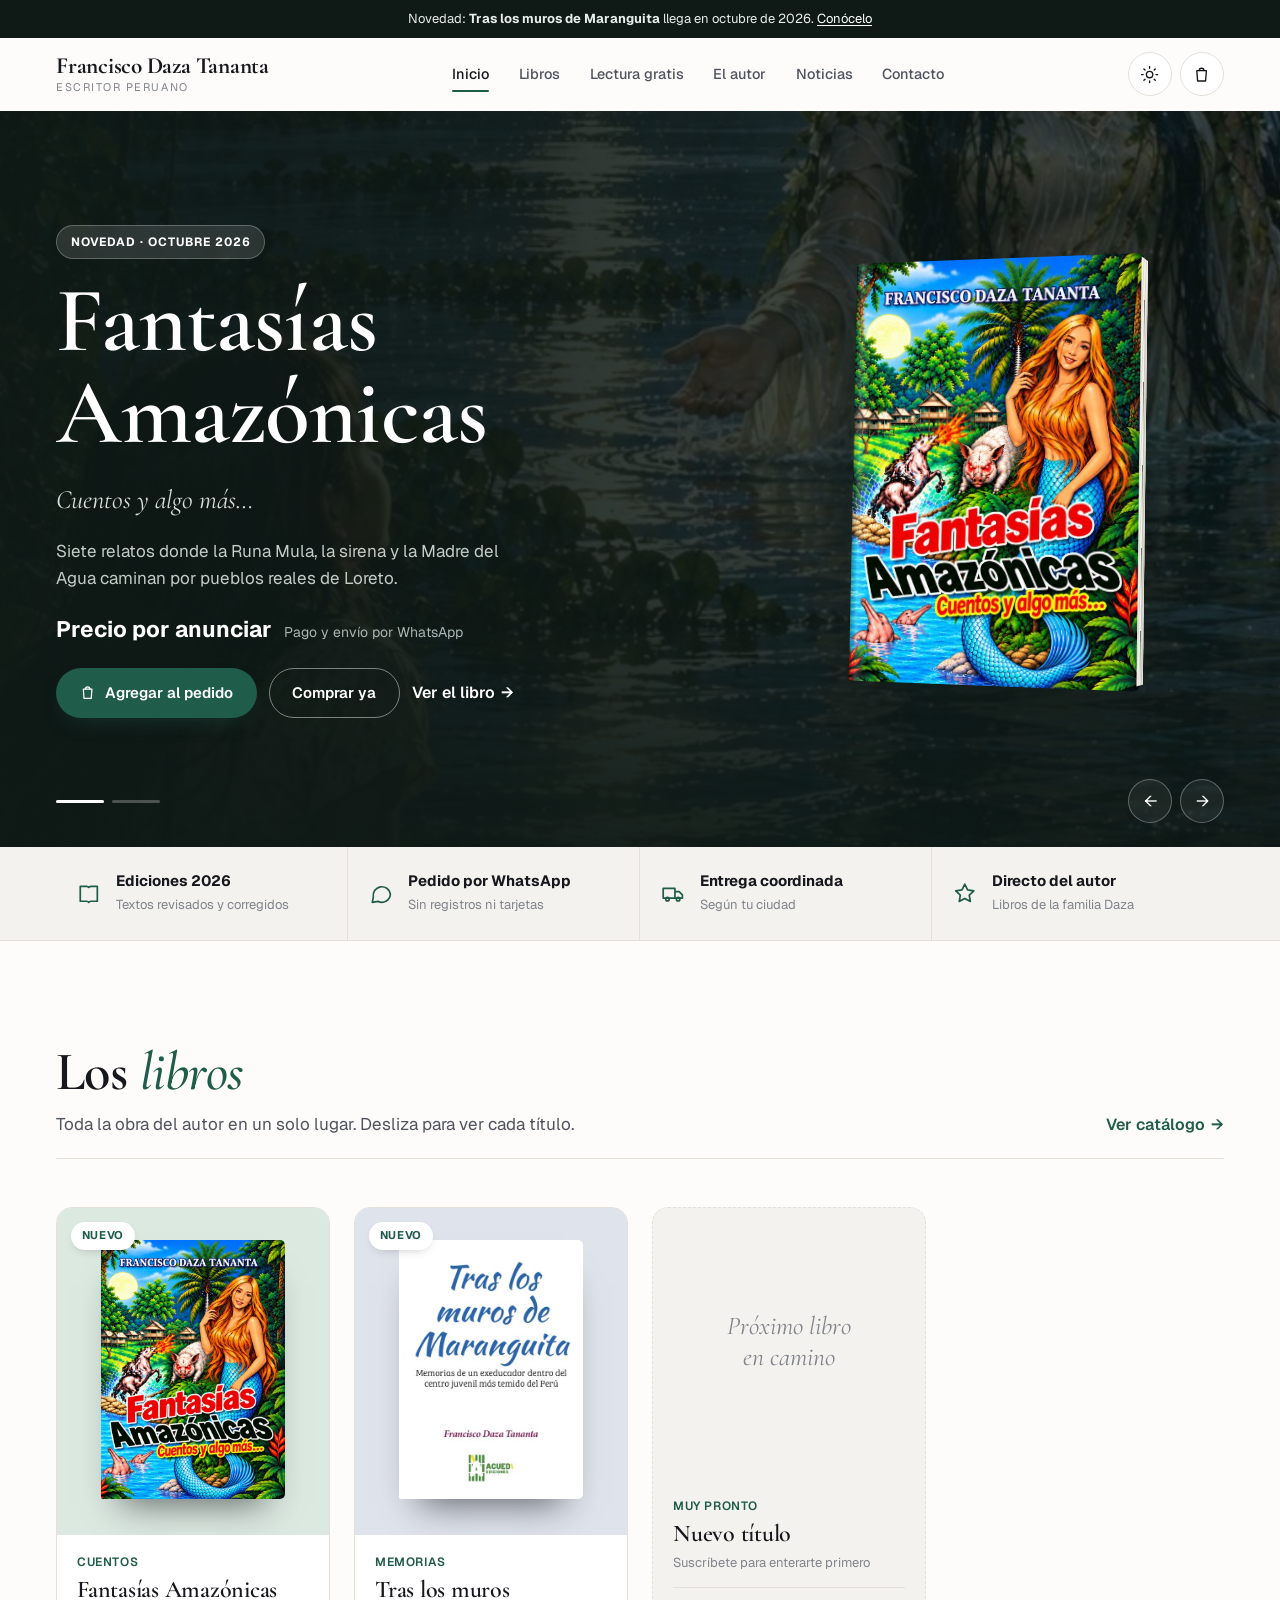
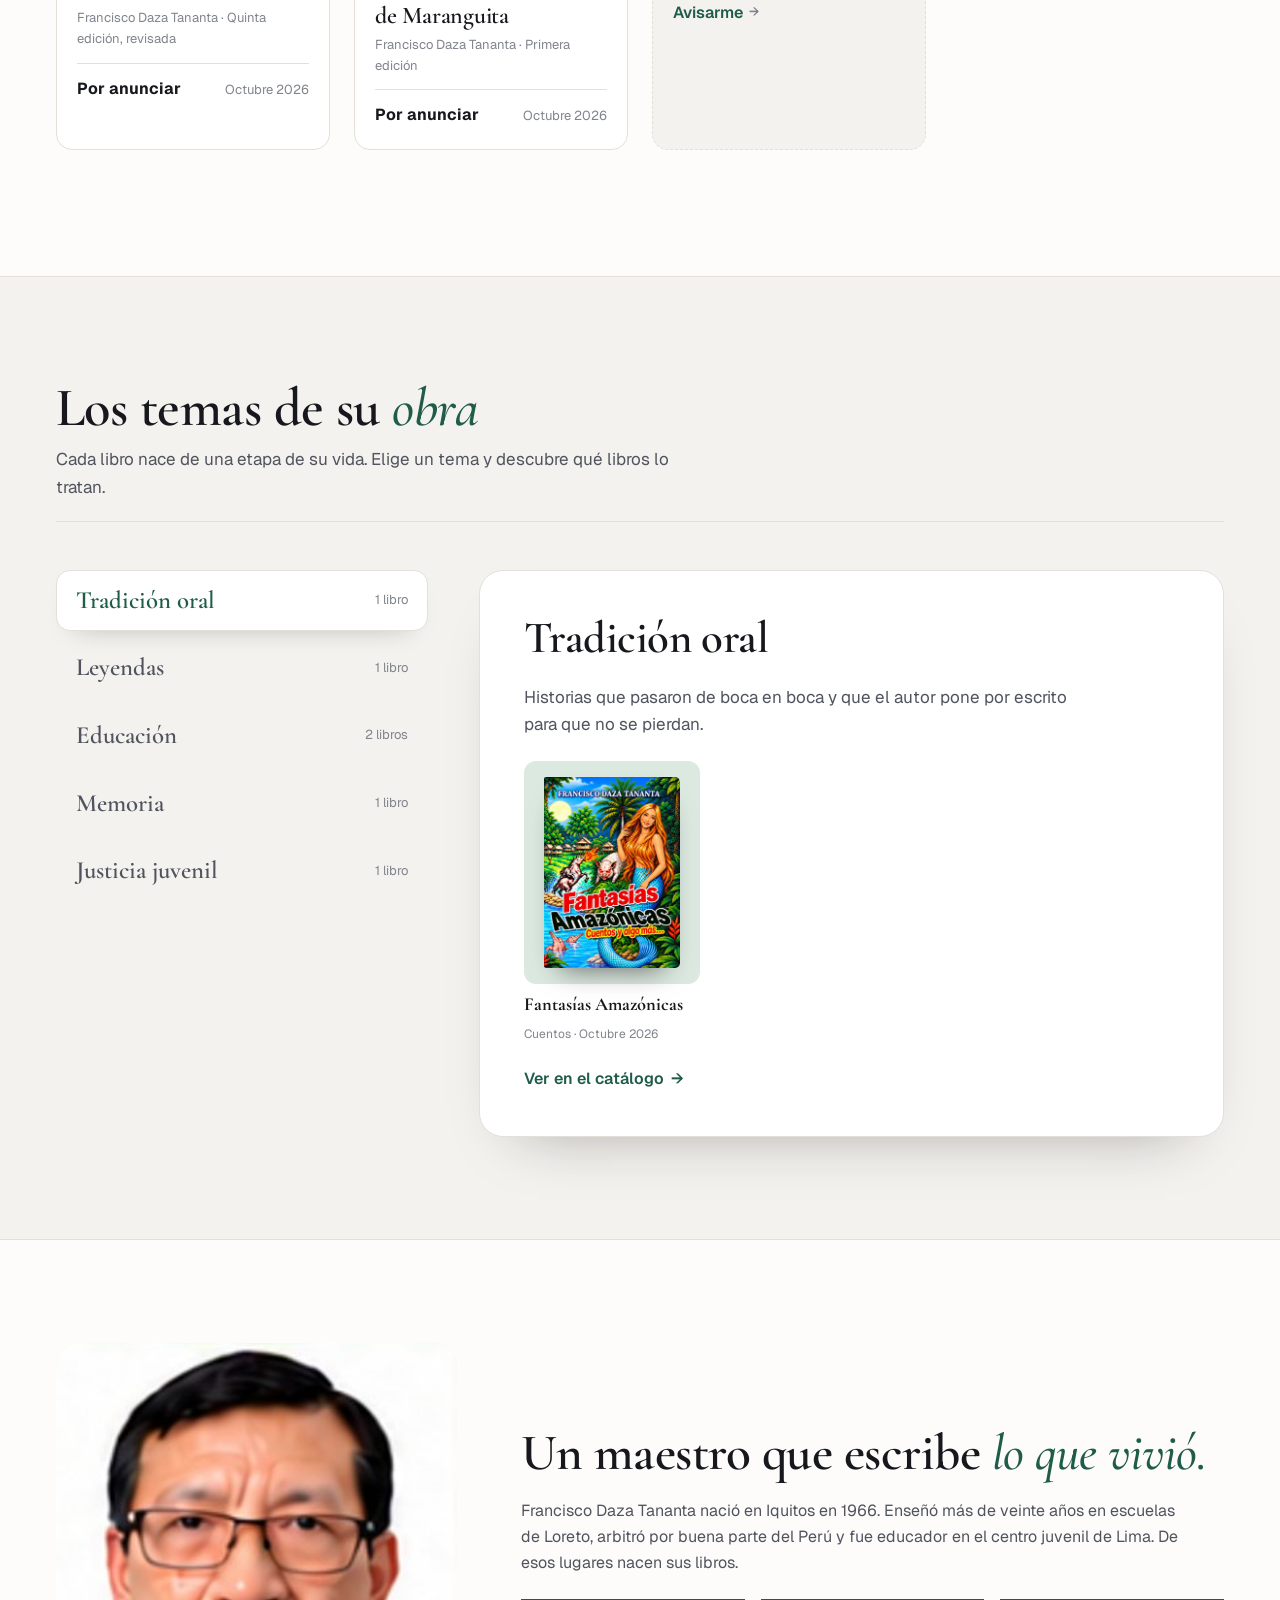
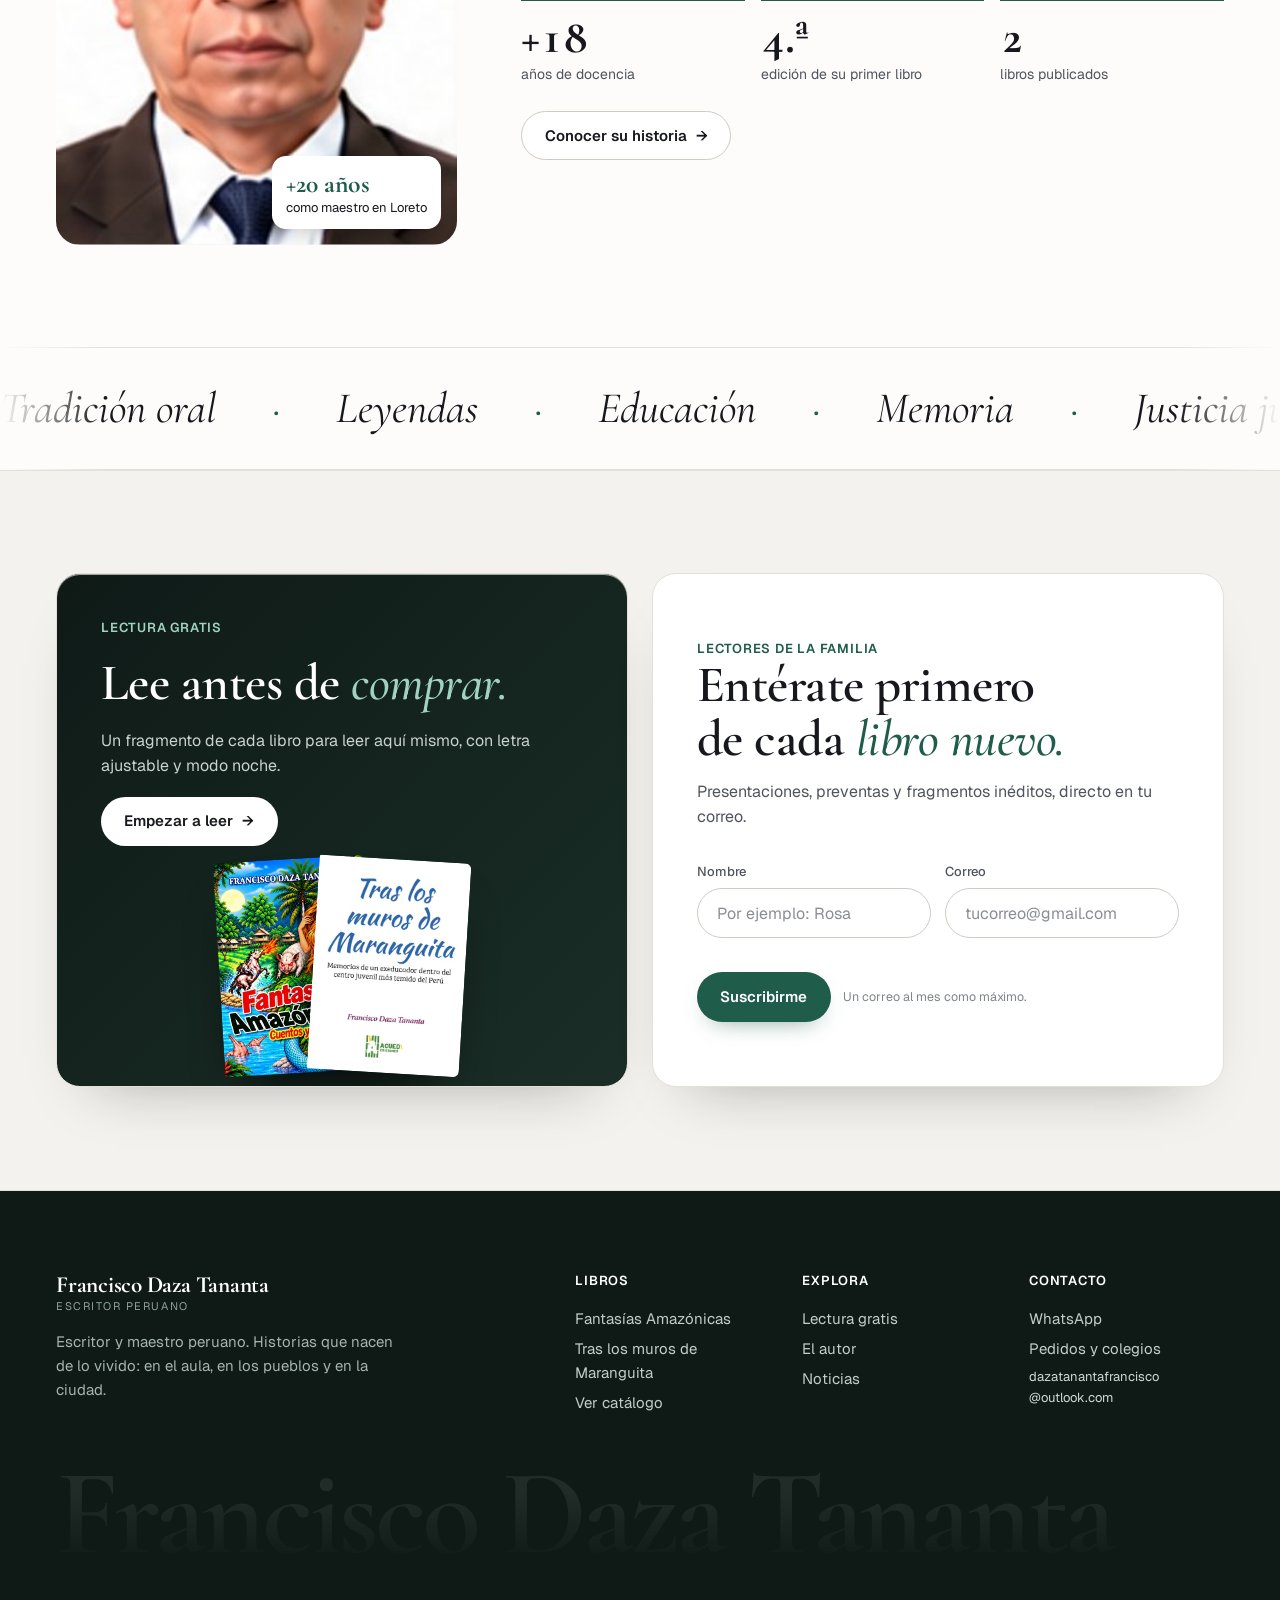
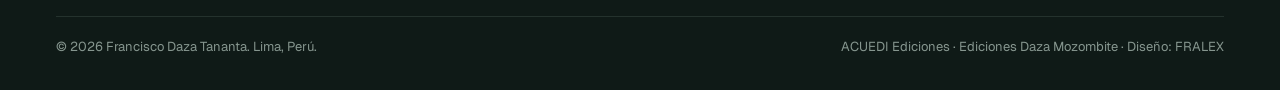
==== index.html @ a7574568 "Pedidos en 3 pasos, vista rápida, Comprar ya y más movimiento - Bolsa con pasos: libros, datos (nomb" ====
<!doctype html>
<html lang="es">
<head>
<meta charset="utf-8">
<meta name="viewport" content="width=device-width, initial-scale=1, viewport-fit=cover">
<title>Libros de Francisco Daza Tananta</title>
<meta name="description" content="Web oficial del escritor peruano Francisco Daza Tananta: su historia, sus libros y cómo conseguirlos.">
<meta property="og:title" content="Libros de Francisco Daza Tananta">
<meta property="og:description" content="Web oficial del escritor peruano Francisco Daza Tananta: su historia, sus libros y cómo conseguirlos.">
<meta property="og:image" content="assets/img/francisco-daza-tananta.jpg">
<link rel="icon" href="data:image/svg+xml,%3Csvg xmlns='http://www.w3.org/2000/svg' viewBox='0 0 64 64'%3E%3Crect width='64' height='64' rx='14' fill='%231F5C4A'/%3E%3Ctext x='32' y='44' font-family='Georgia' font-size='34' font-style='italic' fill='white' text-anchor='middle'%3EF%3C/text%3E%3C/svg%3E">
<link rel="preconnect" href="https://fonts.googleapis.com">
<link rel="preconnect" href="https://fonts.gstatic.com" crossorigin>
<link rel="stylesheet" href="https://fonts.googleapis.com/css2?family=Cormorant+Garamond:ital,wght@0,500;0,600;0,700;1,500;1,600&family=EB+Garamond:ital,wght@0,400;1,400&family=Geist:wght@400;500;600;700&display=swap">
<link rel="stylesheet" href="assets/css/styles.css">
<script>try{var t=localStorage.getItem("fdt-tema");if(t)document.documentElement.setAttribute("data-theme",t);}catch(e){}</script>
<meta name="page" content="inicio">
</head>
<body data-page="inicio">
<div id="topSentinel" style="position:absolute;top:0;height:1px;width:1px"></div>
<div class="notice">Novedad: <b>Tras los muros de Maranguita</b> llega en octubre de 2026. <a href="libro.html#tras-los-muros-de-maranguita">Conócelo</a></div>
<header class="nav">
  <div class="wrap">
    <a class="logo" href="index.html"><b>Francisco Daza Tananta</b><span>Escritor peruano</span></a>
    <nav class="menu" aria-label="Principal"><a href="index.html" aria-current="page">Inicio</a><a href="libros.html">Libros</a><a href="leer.html">Lectura gratis</a><a href="autor.html">El autor</a><a href="noticias.html">Noticias</a><a href="contacto.html">Contacto</a></nav>
    <div class="tools">
      <button class="icon-btn theme-btn" type="button" data-theme-toggle aria-label="Cambiar entre modo claro y oscuro"><svg class="sun" viewBox="0 0 24 24" fill="none" stroke="currentColor" stroke-width="1.7" stroke-linecap="round"><circle cx="12" cy="12" r="4"/><path d="M12 2v2M12 20v2M4.9 4.9l1.4 1.4M17.7 17.7l1.4 1.4M2 12h2M20 12h2M4.9 19.1l1.4-1.4M17.7 6.3l1.4-1.4"/></svg><svg class="moon" viewBox="0 0 24 24" fill="none" stroke="currentColor" stroke-width="1.7" stroke-linecap="round" stroke-linejoin="round"><path d="M20 14.5A8 8 0 1 1 9.5 4a6.5 6.5 0 0 0 10.5 10.5z"/></svg></button>
      <button class="icon-btn" type="button" data-open-drawer="bag" aria-label="Ver mi pedido"><svg viewBox="0 0 24 24" fill="none" stroke="currentColor" stroke-width="1.7" stroke-linecap="round" stroke-linejoin="round"><path d="M6 7h12l-1 13H7L6 7z"/><path d="M9 7a3 3 0 0 1 6 0"/></svg><span class="count" id="bagCount">0</span></button>
      <button class="icon-btn burger" type="button" data-open-drawer="menu" aria-label="Abrir menú"><svg viewBox="0 0 24 24" fill="none" stroke="currentColor" stroke-width="1.8" stroke-linecap="round"><path d="M4 7h16M4 12h16M4 17h10"/></svg></button>
    </div>
  </div>
</header>
<div class="drawer" id="drawer-menu" inert>
  <div class="bd" data-close-drawer></div>
  <aside class="panel" role="dialog" aria-modal="true" aria-label="Menú">
    <div class="drawer-head"><h3>Menú</h3><button class="icon-btn" type="button" data-close-drawer aria-label="Cerrar"><svg viewBox="0 0 24 24" fill="none" stroke="currentColor" stroke-width="1.8" stroke-linecap="round"><path d="M6 6l12 12M18 6L6 18"/></svg></button></div>
    <nav class="mnav"><a href="index.html" aria-current="page">Inicio<span>01</span></a><a href="libros.html">Libros<span>02</span></a><a href="leer.html">Lectura gratis<span>03</span></a><a href="autor.html">El autor<span>04</span></a><a href="noticias.html">Noticias<span>05</span></a><a href="contacto.html">Contacto<span>06</span></a></nav>
    <div style="margin-top:auto;padding-top:2rem"><a class="btn btn-acc" style="width:100%" data-wa-general href="#">Escríbenos por WhatsApp</a></div>
  </aside>
</div>
<div class="drawer" id="drawer-bag" inert>
  <div class="bd" data-close-drawer></div>
  <aside class="panel" role="dialog" aria-modal="true" aria-label="Tu pedido">
    <div class="drawer-head"><h3>Tu pedido</h3><button class="icon-btn" type="button" data-close-drawer aria-label="Cerrar"><svg viewBox="0 0 24 24" fill="none" stroke="currentColor" stroke-width="1.8" stroke-linecap="round"><path d="M6 6l12 12M18 6L6 18"/></svg></button></div>
    <ol class="steps-mini" id="bagSteps" aria-label="Pasos del pedido"><li class="on">Libros</li><li>Tus datos</li><li>Enviar</li></ol>
    <div class="bag-view" id="bagView1">
      <div class="bag-list" id="bagList"></div>
      <div class="bag-foot" id="bagFoot" hidden>
        <div class="bag-total"><span>Total</span><span id="bagTotal"></span></div>
        <button class="btn btn-acc" type="button" id="toCheckout">Continuar con mis datos <span class="ar">→</span></button>
        <button class="btn btn-line" type="button" data-close-drawer>Seguir viendo libros</button>
      </div>
    </div>
    <form class="bag-view checkout" id="bagView2" hidden novalidate>
      <div class="field"><label for="o-name">Tu nombre</label><input id="o-name" name="nombre" type="text" placeholder="Rosa Pérez" autocomplete="name"><span class="err e-oname"></span></div>
      <div class="field"><label for="o-city">Ciudad y distrito</label><input id="o-city" name="ciudad" type="text" placeholder="Lima, San Martín de Porres" autocomplete="address-level2"><span class="err e-ocity"></span></div>
      <fieldset class="opts"><legend>¿Cómo lo recibes?</legend>
        <label><input type="radio" name="entrega" value="Envío a domicilio" checked><span>Envío a domicilio</span></label>
        <label><input type="radio" name="entrega" value="Recojo en persona"><span>Recojo en persona</span></label>
      </fieldset>
      <fieldset class="opts"><legend>¿Cómo prefieres pagar?</legend>
        <label><input type="radio" name="pago" value="Yape" checked><span>Yape</span></label>
        <label><input type="radio" name="pago" value="Plin"><span>Plin</span></label>
        <label><input type="radio" name="pago" value="Transferencia"><span>Transferencia</span></label>
        <label><input type="radio" name="pago" value="Efectivo"><span>Efectivo</span></label>
      </fieldset>
      <div class="field"><label for="o-note">Nota (opcional)</label><input id="o-note" name="nota" type="text" placeholder="Por ejemplo: es para regalo"></div>
      <div class="sum" id="bagSum"></div>
      <button class="btn btn-acc" type="submit"><svg viewBox="0 0 24 24" aria-hidden="true"><path fill="currentColor" d="M12 2a10 10 0 0 0-8.7 14.9L2 22l5.2-1.3A10 10 0 1 0 12 2zm0 18.2c-1.5 0-3-.4-4.2-1.2l-.3-.2-3.1.8.8-3-.2-.3A8.2 8.2 0 1 1 12 20.2z"/></svg>Enviar pedido por WhatsApp</button>
      <button class="btn btn-line" type="button" id="backToBag">← Volver a mis libros</button>
      <p class="fine">Se abre WhatsApp con tu pedido escrito. Te confirmamos el precio final y la entrega.</p>
    </form>
    <div class="bag-view sent" id="bagView3" hidden>
      <div class="sent-ico" aria-hidden="true">✓</div>
      <h4>¡Tu pedido está listo!</h4>
      <p class="muted">Se abrió WhatsApp con tu pedido. Solo toca «Enviar» en WhatsApp para que lo recibamos.</p>
      <a class="btn btn-acc" id="reopenWa" href="#" target="_blank" rel="noopener">Abrir WhatsApp otra vez</a>
      <button class="btn btn-line" type="button" id="clearBag">Empezar un pedido nuevo</button>
    </div>
  </aside>
</div>
<div class="qv" id="quickview" hidden role="dialog" aria-modal="true" aria-labelledby="qvTitle">
  <div class="bd" data-close-qv></div>
  <div class="qv-box" id="qvBox"></div>
</div>
<button class="orderpill" id="orderPill" type="button" data-open-drawer="bag" hidden><span class="op-count" id="opCount">0</span><span class="op-txt">Tu pedido</span><span class="op-total" id="opTotal"></span><span class="op-go">Ver pedido →</span></button>
<div class="scrollbar" id="scrollbar" aria-hidden="true"></div>

<main>
  <section class="hero" id="hero" aria-label="Libros destacados">
    <div class="hero-bg" id="heroBg"></div>
    <div class="wrap" id="heroSlot"></div>
    <div class="hero-ctrl"><div class="wrap"><div class="prog" id="heroProg"></div><div class="arrows"><button type="button" id="heroPrev" aria-label="Anterior">←</button><button type="button" id="heroNext" aria-label="Siguiente">→</button></div></div></div>
  </section>

  <div class="valuesbar"><div class="wrap"><div class="values">
    <div><svg viewBox="0 0 24 24" fill="none" stroke="currentColor" stroke-width="1.6" stroke-linecap="round" stroke-linejoin="round"><path d="M4 5h6a3 3 0 0 1 2 1 3 3 0 0 1 2-1h6v14h-6a3 3 0 0 0-2 1 3 3 0 0 0-2-1H4z"/></svg><div><b>Ediciones 2026</b><span>Textos revisados y corregidos</span></div></div>
    <div><svg viewBox="0 0 24 24" fill="none" stroke="currentColor" stroke-width="1.6" stroke-linecap="round" stroke-linejoin="round"><path d="M21 12a8 8 0 0 1-11.6 7.1L4 20l1-4.9A8 8 0 1 1 21 12z"/></svg><div><b>Pedido por WhatsApp</b><span>Sin registros ni tarjetas</span></div></div>
    <div><svg viewBox="0 0 24 24" fill="none" stroke="currentColor" stroke-width="1.6" stroke-linecap="round" stroke-linejoin="round"><path d="M3 7h11v9H3zM14 10h4l3 3v3h-7"/><circle cx="7" cy="17" r="1.6"/><circle cx="17" cy="17" r="1.6"/></svg><div><b>Entrega coordinada</b><span>Según tu ciudad</span></div></div>
    <div><svg viewBox="0 0 24 24" fill="none" stroke="currentColor" stroke-width="1.6" stroke-linecap="round" stroke-linejoin="round"><path d="M12 3l2.6 5.3 5.9.9-4.3 4.1 1 5.8L12 16.4 6.8 19.1l1-5.8L3.5 9.2l5.9-.9z"/></svg><div><b>Directo del autor</b><span>Libros de la familia Daza</span></div></div>
  </div></div></div>

  <section class="sec" id="libros" aria-labelledby="h-libros">
    <div class="wrap">
      <header class="sec-head" data-rv><div><h2 id="h-libros">Los <em>libros</em></h2><p class="lead">Toda la obra del autor en un solo lugar. Desliza para ver cada título.</p></div>
        <div class="sh-tools"><div class="shelf-nav"><button type="button" class="icon-btn" id="shelfPrev" aria-label="Libros anteriores">←</button><button type="button" class="icon-btn" id="shelfNext" aria-label="Más libros">→</button></div><a class="link" href="libros.html">Ver catálogo <span class="ar">→</span></a></div></header>
      <div class="shelf" id="homeShelf" tabindex="0" aria-label="Estantería de libros"></div>
      <div class="shelf-bar" aria-hidden="true"><i id="shelfBar"></i></div>
    </div>
  </section>

  <section class="sec alt" aria-labelledby="h-temas">
    <div class="wrap">
      <header class="sec-head" data-rv><div><h2 id="h-temas">Los temas de su <em>obra</em></h2><p class="lead">Cada libro nace de una etapa de su vida. Elige un tema y descubre qué libros lo tratan.</p></div></header>
      <div class="explorer" id="homeThemes" data-rv></div>
    </div>
  </section>

  <section class="sec" aria-labelledby="h-autor">
    <div class="wrap author">
      <figure class="ph" style="margin:0" data-rv><img src="assets/img/francisco-daza-tananta.jpg" alt="Retrato de Francisco Daza Tananta."><div class="stamp"><b>+20 años</b>como maestro en Loreto</div></figure>
      <div data-rv data-d="1">
        <h2 id="h-autor">Un maestro que escribe <em>lo que vivió.</em></h2>
        <div class="bio"><p>Francisco Daza Tananta nació en Iquitos en 1966. Enseñó más de veinte años en escuelas de Loreto, arbitró por buena parte del Perú y fue educador en el centro juvenil de Lima. De esos lugares nacen sus libros.</p></div>
        <div class="stats">
          <div><b data-count="20" data-pre="+">+20</b><span>años de docencia</span></div>
          <div><b data-count="5" data-suf=".ª">5.ª</b><span>edición de su primer libro</span></div>
          <div><b data-nbooks data-count="2">2</b><span>libros publicados</span></div>
        </div>
        <a class="btn btn-line" href="autor.html">Conocer su historia <span class="ar">→</span></a>
      </div>
    </div>
  </section>

  <div class="marq" aria-label="Temas y libros del autor"><div class="track" id="homeTrack"></div></div>

  <section class="sec alt" id="suscribirse" aria-label="Lectura gratis y suscripción">
    <div class="wrap duo">
      <div class="band plain" data-rv>
        <div class="txt">
          <p class="kicker" style="color:#9FD3BF">Lectura gratis</p>
          <h2>Lee antes de <em>comprar.</em></h2>
          <p>Un fragmento de cada libro para leer aquí mismo, con letra ajustable y modo noche.</p>
          <div class="ctas"><a class="btn btn-light" href="leer.html">Empezar a leer <span class="ar">→</span></a></div>
        </div>
        <div class="fan" id="homeFan" aria-hidden="true"></div>
      </div>
      <div class="subscribe" data-rv data-d="1">
        <div><p class="kicker">Lectores de la familia</p><h2>Entérate primero de cada <em>libro nuevo.</em></h2><p class="muted" style="margin-top:.75rem">Presentaciones, preventas y fragmentos inéditos, directo en tu correo.</p></div>
        <form data-lead="lista" novalidate>
  <div class="fields">
    <div class="field"><label for="n-lista">Nombre</label><input id="n-lista" name="nombre" type="text" placeholder="Por ejemplo: Rosa" autocomplete="given-name"><span class="err e-name"></span></div>
    <div class="field"><label for="m-lista">Correo</label><input id="m-lista" name="correo" type="email" placeholder="tucorreo@gmail.com" autocomplete="email"><span class="err e-mail"></span></div>
  </div>
  <div class="ctas" style="align-items:center"><button class="btn btn-acc" type="submit">Suscribirme</button><span class="fine">Un correo al mes como máximo.</span></div>
</form>
      </div>
    </div>
  </section>
</main>
<footer>
  <div class="wrap">
    <div class="foot-top">
      <div><a class="logo" href="index.html"><b>Francisco Daza Tananta</b><span>Escritor peruano</span></a><p>Escritor y maestro peruano. Historias que nacen de lo vivido: en el aula, en los pueblos y en la ciudad.</p></div>
      <div><h5>Libros</h5><div data-books-list></div><a href="libros.html">Ver catálogo</a></div>
      <div><h5>Explora</h5><a href="leer.html">Lectura gratis</a><a href="autor.html">El autor</a><a href="noticias.html">Noticias</a></div>
      <div><h5>Contacto</h5><a data-wa-general href="#">WhatsApp</a><a href="contacto.html">Pedidos y colegios</a><code data-mail></code></div>
    </div>
    <p class="wordmark" aria-hidden="true">Francisco Daza Tananta</p>
    <div class="foot-bottom"><span>© 2026 Francisco Daza Tananta. Lima, Perú.</span><span>ACUEDI Ediciones · Ediciones Daza Mozombite · Diseño: FRALEX</span></div>
  </div>
</footer>
<button class="totop" id="totop" type="button" aria-label="Volver arriba">↑</button>
<div class="toast" id="toast" role="status" aria-live="polite"></div>
<script src="assets/js/data.js"></script>
<script src="assets/js/app.js"></script>
</body>
</html>
---- assets/css/styles.css ----
/* =====================================================================
   ESTILOS DE LA WEB · Libros de Francisco Daza Tananta
   Librería de autor: clara, limpia, un acento verde selva.
   Radios: botones e inputs en píldora, tarjetas 16px, paneles 24px.
   ===================================================================== */

:root{
  --bg:#FDFCFA;
  --bg-2:#F4F2EE;
  --bg-3:#EAE7E1;
  --fg:#16181D;
  --fg-2:#50545E;
  --fg-3:#80848C;
  --line:#E3E0DA;
  --acc:#1F5C4A;        /* verde selva: único acento */
  --acc-hi:#174A3B;
  --acc-soft:#E3EEE8;
  --night:#0F1A17;      /* noche amazónica para bandas oscuras */
  --f-display:"Cormorant Garamond","Iowan Old Style","Palatino Linotype",Georgia,serif;
  --f-body:"Geist","Helvetica Neue",Arial,sans-serif;
  --f-read:"EB Garamond","Iowan Old Style",Georgia,serif;
  --ease:cubic-bezier(.16,1,.3,1);
  --ease-out:cubic-bezier(.23,1,.32,1);
  --ease-in-out:cubic-bezier(.77,0,.175,1);
  --surface:#FFFFFF;    /* tarjetas y campos */
  --line-2:#CFCBC3;
  --acc-tx:#1F5C4A;     /* acento para textos */
  --inv-bg:#16181D; --inv-fg:#FFFFFF;
  --nav-bg:rgba(253,252,250,.92);
  --shadow:rgba(22,24,29,.4);
  --r-card:16px; --r-panel:24px;
  color-scheme:light;
}
/* ---------- Modo oscuro ---------- */
@media (prefers-color-scheme: dark){
  :root:not([data-theme="light"]){
    --bg:#0F1412; --bg-2:#161C19; --bg-3:#1E2622; --fg:#ECEFEC; --fg-2:#AAB3AE; --fg-3:#7F8984;
    --line:#26302B; --line-2:#3A4640; --surface:#151B18; --acc:#2A7A60; --acc-hi:#33906F; --acc-soft:#16261F; --acc-tx:#8FD0B5;
    --inv-bg:#ECEFEC; --inv-fg:#0F1412; --nav-bg:rgba(15,20,18,.88); --shadow:rgba(0,0,0,.7); color-scheme:dark;
  }
}
:root[data-theme="dark"]{
  --bg:#0F1412; --bg-2:#161C19; --bg-3:#1E2622; --fg:#ECEFEC; --fg-2:#AAB3AE; --fg-3:#7F8984;
  --line:#26302B; --line-2:#3A4640; --surface:#151B18; --acc:#2A7A60; --acc-hi:#33906F; --acc-soft:#16261F; --acc-tx:#8FD0B5;
  --inv-bg:#ECEFEC; --inv-fg:#0F1412; --nav-bg:rgba(15,20,18,.88); --shadow:rgba(0,0,0,.7); color-scheme:dark;
}
html{transition:background-color .4s}
body{transition:background-color .4s,color .4s}

*{box-sizing:border-box}
html{scroll-behavior:smooth;scroll-padding-top:6rem}
body{margin:0;background:var(--bg);color:var(--fg);font-family:var(--f-body);font-size:1rem;line-height:1.6;-webkit-font-smoothing:antialiased;animation:pagein .35s ease-out}
@keyframes pagein{from{opacity:0}to{opacity:1}}
body::before{content:"";position:fixed;inset:0 0 auto;height:env(safe-area-inset-top,0px);z-index:90;background:var(--bg)}
a{color:inherit;text-decoration:none}
img{display:block;max-width:100%}
main{overflow-x:clip}
h1,h2,h3,h4{font-family:var(--f-display);font-weight:600;margin:0;line-height:1.05;letter-spacing:-.01em;text-wrap:balance}
h1 em,h2 em,h3 em{font-style:italic;font-weight:500;color:var(--acc-tx)}
p{margin:0}
button{font:inherit}
:focus-visible{outline:2px solid var(--acc);outline-offset:3px;border-radius:8px}
[hidden]{display:none!important}

.wrap{max-width:78rem;margin:0 auto;padding-left:max(20px,env(safe-area-inset-left,0px));padding-right:max(20px,env(safe-area-inset-right,0px))}
@media (min-width:768px){.wrap{padding-left:max(40px,env(safe-area-inset-left,0px));padding-right:max(40px,env(safe-area-inset-right,0px))}}
.sec{padding-block:clamp(4rem,8vw,6.5rem)}
.sec.tight{padding-top:0}
.kicker{font-size:.8125rem;font-weight:600;letter-spacing:.06em;text-transform:uppercase;color:var(--acc-tx)}
.muted{color:var(--fg-2)}
.lead{font-size:1.125rem;color:var(--fg-2);max-width:56ch}
.sec-head{display:flex;justify-content:space-between;align-items:end;gap:1.25rem;flex-wrap:wrap;margin-bottom:clamp(1.75rem,4vw,2.75rem)}
.sec-head h2{font-size:clamp(2.1rem,4.4vw,3.4rem)}
.sec-head .lead{max-width:52ch}
.sec-head:has(.lead){flex-direction:column;align-items:flex-start;gap:.9rem}
.link{font-weight:600;color:var(--acc-tx);display:inline-flex;align-items:center;gap:.4rem}
.link .ar{transition:transform 200ms var(--ease-out)}
@media (hover:hover){.link:hover .ar{transform:translateX(4px)}}

/* ---------- Botones ---------- */
.btn{display:inline-flex;align-items:center;justify-content:center;gap:.55rem;min-height:3.1rem;padding:0 1.4rem;border-radius:999px;font:600 .9375rem var(--f-body);line-height:1.2;white-space:nowrap;cursor:pointer;border:1px solid transparent;transition:transform 160ms var(--ease-out),background-color 200ms ease,border-color 200ms ease,color 200ms ease,box-shadow 200ms ease;position:relative}
.btn:active{transform:scale(.97)}
.btn-acc{background:var(--acc);color:#fff;box-shadow:0 10px 24px -14px rgba(31,92,74,.7)}
@media (hover:hover) and (pointer:fine){.btn-acc:hover{background:var(--acc-hi);box-shadow:0 16px 30px -16px rgba(31,92,74,.8)}.btn-line:hover{border-color:var(--fg)}.btn-light:hover{background:#F1F3F2}.btn-ghost-light:hover{background:rgba(255,255,255,.12)}}
.btn-line{border-color:var(--line-2);color:var(--fg);background:var(--surface)}
.btn-light{background:#FFFFFF;color:#16181D}
.btn-ghost-light{border-color:rgba(255,255,255,.45);color:#fff;background:transparent}
.btn-sm{min-height:2.5rem;padding:0 1rem;font-size:.875rem}
.btn svg{width:1.15em;height:1.15em;flex:none}
.ctas{display:flex;flex-wrap:wrap;gap:.75rem}

/* ---------- Aviso superior ---------- */
.notice{background:var(--night);color:#E8ECEA;font-size:.8125rem;text-align:center;padding:.55rem 1rem}
.notice a{color:#fff;text-decoration:underline;text-underline-offset:2px}

/* ---------- Cabecera ---------- */
.nav{position:sticky;top:env(safe-area-inset-top,0px);z-index:60;background:var(--nav-bg);backdrop-filter:blur(12px) saturate(140%);-webkit-backdrop-filter:blur(12px) saturate(140%);border-bottom:1px solid transparent;transition:border-color .3s,box-shadow .3s}
.nav.scrolled{border-bottom-color:var(--line);box-shadow:0 8px 24px -20px rgba(22,24,29,.35)}
.nav .wrap{height:4.5rem;display:flex;align-items:center;justify-content:space-between;gap:1rem}
.logo{display:flex;flex-direction:column;line-height:1}
.logo b{font-family:var(--f-display);font-weight:700;font-size:1.45rem;letter-spacing:-.01em}
.logo span{font-size:.6875rem;letter-spacing:.14em;text-transform:uppercase;color:var(--fg-3);margin-top:.25rem}
.menu{display:flex;align-items:center;gap:.25rem}
.menu a{position:relative;padding:.5rem .8rem;font-size:.9rem;font-weight:500;color:var(--fg-2);border-radius:999px;transition:color .2s,background .2s}
.menu a:hover{color:var(--fg);background:var(--bg-2)}
.menu a[aria-current="page"]{color:var(--fg)}
.menu a[aria-current="page"]::after{content:"";position:absolute;left:.8rem;right:.8rem;bottom:.15rem;height:2px;border-radius:2px;background:var(--acc)}
.tools{display:flex;align-items:center;gap:.5rem}
.icon-btn{position:relative;width:2.75rem;height:2.75rem;border-radius:50%;border:1px solid var(--line);background:var(--surface);display:grid;place-items:center;cursor:pointer;color:var(--fg);transition:border-color 200ms ease,transform 160ms var(--ease-out)}
.icon-btn:active{transform:scale(.94)}
@media (hover:hover){.icon-btn:hover{border-color:var(--fg)}}
.icon-btn svg{width:1.2rem;height:1.2rem}
.count{position:absolute;top:-.3rem;right:-.3rem;min-width:1.3rem;height:1.3rem;padding:0 .3rem;border-radius:999px;background:var(--acc);color:#fff;font-size:.7rem;font-weight:700;display:grid;place-items:center;transform:scale(0);transition:transform .35s var(--ease)}
.count.on{transform:scale(1)}
.count.bump{animation:bump .5s var(--ease)}
@keyframes bump{40%{transform:scale(1.35)}}
.burger{display:none}
@media (max-width:1020px){
  .menu{display:none}
  .burger{display:grid}
  .logo b{font-size:1.2rem}
  .logo span{display:none}
}

/* ---------- Menú móvil ---------- */
.drawer{position:fixed;inset:0;z-index:100;pointer-events:none}
.drawer .bd{position:absolute;inset:0;background:rgba(15,26,23,.45);opacity:0;transition:opacity .35s}
.drawer .panel{position:absolute;top:0;bottom:0;right:0;width:min(24rem,88vw);background:var(--bg);transform:translateX(100%);transition:transform 380ms cubic-bezier(.32,.72,0,1);display:flex;flex-direction:column;padding:calc(1.25rem + env(safe-area-inset-top,0px)) calc(1.5rem + env(safe-area-inset-right,0px)) calc(1.5rem + env(safe-area-inset-bottom,0px)) 1.5rem;overflow:auto}
.drawer.open{pointer-events:auto}
.drawer.open .bd{opacity:1}
.drawer.open .panel{transform:none}
.drawer-head{display:flex;justify-content:space-between;align-items:center;margin-bottom:1.5rem}
.drawer-head h3{font-size:1.6rem}
.mnav{display:grid;gap:.25rem}
.mnav a{font-family:var(--f-display);font-size:1.9rem;font-weight:600;padding:.35rem 0;border-bottom:1px solid var(--line);display:flex;justify-content:space-between;align-items:center;opacity:0;transform:translateX(20px);transition:opacity .4s var(--ease),transform .4s var(--ease),color .2s}
.drawer.open .mnav a{opacity:1;transform:none}
.mnav a[aria-current="page"]{color:var(--acc-tx)}
.mnav a span{font-family:var(--f-body);font-size:.8rem;color:var(--fg-3);font-weight:400}

/* ---------- Bolsa de pedido ---------- */
.bag-list{display:grid;gap:1rem;flex:1;align-content:start}
.bag-item{display:grid;grid-template-columns:4rem minmax(0,1fr) auto;gap:1rem;align-items:center;padding-bottom:1rem;border-bottom:1px solid var(--line);animation:slidein .4s var(--ease)}
@keyframes slidein{from{opacity:0;transform:translateX(16px)}to{opacity:1;transform:none}}
.bag-item img{width:4rem;aspect-ratio:.71;object-fit:cover;border-radius:2px 5px 5px 2px;box-shadow:0 10px 18px -12px rgba(0,0,0,.5)}
.bag-item b{font-family:var(--f-display);font-size:1.2rem;line-height:1.15;display:block}
.bag-item small{color:var(--fg-3);font-size:.8125rem}
.qty{display:flex;align-items:center;border:1px solid var(--line);border-radius:999px;margin-top:.45rem;width:max-content}
.qty button{width:2rem;height:2rem;border:0;background:none;cursor:pointer;font-size:1rem;color:var(--fg)}
.qty span{min-width:1.5rem;text-align:center;font-weight:600;font-size:.9rem}
.bag-item .rm{border:0;background:none;color:var(--fg-3);cursor:pointer;font-size:.8125rem;text-decoration:underline}
.bag-empty{text-align:center;padding:3rem 1rem;color:var(--fg-2);display:grid;gap:1rem;justify-items:center}
.bag-empty b{font-family:var(--f-display);font-size:1.6rem;color:var(--fg)}
.bag-foot{border-top:1px solid var(--line);padding-top:1.25rem;display:grid;gap:.75rem}
.bag-total{display:flex;justify-content:space-between;font-weight:600}
.bag-foot .btn{width:100%}

/* ---------- Toast ---------- */
.toast{will-change:transform;position:fixed;left:50%;bottom:calc(1.5rem + env(safe-area-inset-bottom,0px));z-index:120;transform:translate(-50%,140%);background:var(--inv-bg);color:var(--inv-fg);padding:.85rem 1.25rem;border-radius:999px;font-size:.9rem;display:flex;gap:.9rem;align-items:center;box-shadow:0 18px 40px -16px rgba(0,0,0,.5);transition:transform .5s var(--ease);max-width:calc(100% - 32px)}
.toast.show{transform:translate(-50%,0);visibility:visible;transition:transform .5s var(--ease),visibility 0s}
.toast:not(.show){visibility:hidden;transition:transform .5s var(--ease),visibility 0s .5s}
.toast button{border:0;background:none;color:var(--acc-tx);font-weight:600;cursor:pointer;white-space:nowrap}

/* ---------- Libro 3D ---------- */
.book3d{position:relative;width:min(100%,18rem);aspect-ratio:.71;transform-style:preserve-3d;transform:rotateY(var(--ry,-18deg)) rotateX(var(--rx,3deg));transition:transform .8s var(--ease);will-change:transform}
.book3d.tilting{transition:transform .15s linear}
.book3d .front{position:absolute;inset:0;border-radius:2px 7px 7px 2px;overflow:hidden;box-shadow:0 45px 65px -28px rgba(15,26,23,.6)}
.book3d .front img{width:100%;height:100%;object-fit:cover}
.book3d .front::after{content:"";position:absolute;inset:0;background:linear-gradient(90deg,rgba(0,0,0,.3) 0,rgba(255,255,255,.2) 2.2%,rgba(0,0,0,0) 6%),linear-gradient(115deg,rgba(255,255,255,0) 40%,rgba(255,255,255,.18) 50%,rgba(255,255,255,0) 60%);background-size:100% 100%,250% 100%;background-position:0 0,var(--shine,120%) 0;transition:background-position .8s var(--ease)}
.book3d .pages{position:absolute;top:1.4%;bottom:1.4%;right:0;width:28px;transform:translateX(14px) rotateY(90deg);background:repeating-linear-gradient(90deg,#f3f0e9 0 2px,#ddd8cc 2px 3px)}
.stage{perspective:1800px;display:grid;place-items:center;width:100%}

/* ---------- Portada de inicio ---------- */
.hero{position:relative;overflow:hidden;background:var(--night);color:#fff;isolation:isolate}
.hero-bg{position:absolute;inset:0;z-index:-1}
.hero-bg img{position:absolute;inset:0;width:100%;height:100%;object-fit:cover;opacity:0;transform:scale(1.08);transition:opacity 1.2s var(--ease),transform 8s linear}
.hero-bg img.on{opacity:.55;transform:scale(1)}
.hero-bg::after{content:"";position:absolute;inset:0;background:linear-gradient(90deg,rgba(15,26,23,.95) 0%,rgba(15,26,23,.78) 42%,rgba(15,26,23,.35) 100%),linear-gradient(0deg,rgba(15,26,23,.85),rgba(15,26,23,0) 45%)}
.hero > .wrap{display:grid;grid-template-columns:minmax(0,7fr) minmax(0,5fr);gap:clamp(2rem,5vw,4rem);align-items:center;min-height:46rem;padding-block:clamp(3rem,7vw,5rem) clamp(5rem,8vw,6rem)}
.hero-copy{display:grid;gap:1.25rem;align-content:center}
.hero .badge{justify-self:start;font-size:.75rem;font-weight:700;letter-spacing:.08em;text-transform:uppercase;padding:.4rem .85rem;border-radius:999px;background:rgba(255,255,255,.12);border:1px solid rgba(255,255,255,.25);backdrop-filter:blur(6px)}
.hero h1{font-size:clamp(3rem,7.2vw,6.4rem);line-height:.92;color:#fff}
.hero h1 .ln{display:inline-block;overflow:hidden;padding-bottom:.08em;vertical-align:top}
.hero h1.long{font-size:clamp(2.6rem,5.4vw,4.8rem);line-height:.98}
.hero h1 .ln > span{display:inline-block;transform:translateY(105%);transition:transform 1s var(--ease)}
.hero .in h1 .ln > span{transform:none}
.hero .sub{font-family:var(--f-display);font-style:italic;font-size:clamp(1.25rem,2.2vw,1.65rem);color:#D7DED9;max-width:34ch;line-height:1.3}
.hero .hook{color:#C3CCC7;max-width:44ch;font-size:1.0625rem}
.hero .price-line{display:flex;align-items:baseline;gap:.75rem;flex-wrap:wrap}
.hero .price-line b{font-size:1.4rem}
.hero .price-line span{font-size:.875rem;color:#A9B5AF}
.hero-copy > *{opacity:0;transform:translateY(16px);transition:opacity .7s var(--ease),transform .7s var(--ease)}
.hero .in .hero-copy > *{opacity:1;transform:none}
.hero .in .hero-copy > *:nth-child(2){transition-delay:.05s}
.hero .in .hero-copy > *:nth-child(3){transition-delay:.15s}
.hero .in .hero-copy > *:nth-child(4){transition-delay:.22s}
.hero .in .hero-copy > *:nth-child(5){transition-delay:.29s}
.hero .in .hero-copy > *:nth-child(6){transition-delay:.36s}
.hero .stage .book3d{width:min(100%,19rem);opacity:0;transform:rotateY(-40deg) translateX(40px);transition:opacity .9s var(--ease),transform 1.1s var(--ease)}
.hero .in .stage .book3d{opacity:1;transform:rotateY(var(--ry,-18deg)) rotateX(var(--rx,3deg))}
.hero .in .stage .book3d.tilting{transition:transform .15s linear,opacity .9s}
.hero-ctrl{position:absolute;left:0;right:0;bottom:1.5rem}
.hero-ctrl .wrap{min-height:0;padding-block:0;display:flex;justify-content:space-between;align-items:center;gap:1rem}
.prog{display:flex;gap:.5rem}
.prog button{width:3rem;height:3px;border:0;padding:0;border-radius:3px;background:rgba(255,255,255,.25);cursor:pointer;position:relative;overflow:hidden}
.prog button i{position:absolute;inset:0;background:var(--surface);transform:scaleX(0);transform-origin:left}
.prog button.on i{animation:prog var(--dur,8s) linear forwards}
.paused .prog button.on i{animation-play-state:paused}
@keyframes prog{to{transform:scaleX(1)}}
.arrows{display:flex;gap:.5rem}
.arrows button{width:2.75rem;height:2.75rem;border-radius:50%;border:1px solid rgba(255,255,255,.3);background:rgba(255,255,255,.06);color:#fff;cursor:pointer;font-size:1.05rem;transition:background .2s}
.arrows button:hover{background:rgba(255,255,255,.18)}
@media (max-width:860px){
  .hero > .wrap{grid-template-columns:1fr;min-height:57rem;align-content:start;padding-top:2rem;gap:1.5rem}
  .hero .stage{order:-1}
  .hero .stage .book3d{width:12.5rem}
  .hero-bg::after{background:linear-gradient(0deg,rgba(15,26,23,.96) 30%,rgba(15,26,23,.6) 70%,rgba(15,26,23,.45))}
}

/* ---------- Franja de valores ---------- */
.values{display:grid;grid-template-columns:repeat(4,minmax(0,1fr));border-bottom:1px solid var(--line)}
.values > div{padding:1.5rem 1.25rem;display:flex;gap:.9rem;align-items:center;border-right:1px solid var(--line)}
.values > div:last-child{border-right:0}
.values svg{width:1.6rem;height:1.6rem;color:var(--acc-tx);flex:none}
.values b{display:block;font-size:.9375rem;line-height:1.3}
.values span{font-size:.8125rem;color:var(--fg-3)}
@media (max-width:900px){.values{grid-template-columns:1fr 1fr}.values > div:nth-child(2){border-right:0}.values > div:nth-child(-n+2){border-bottom:1px solid var(--line)}}
@media (max-width:520px){.values{grid-template-columns:1fr}.values > div{border-right:0;border-bottom:1px solid var(--line)}}

/* ---------- Tarjetas de libro ---------- */
.grid{display:grid;grid-template-columns:repeat(auto-fill,minmax(15.5rem,1fr));gap:clamp(1rem,2.5vw,1.75rem)}
.card{display:grid;grid-template-rows:auto 1fr;background:var(--surface);border:1px solid var(--line);border-radius:var(--r-card);overflow:hidden;transition:box-shadow 300ms ease,transform 300ms var(--ease-out);position:relative}
@media (hover:hover){.card:hover{box-shadow:0 26px 50px -30px var(--shadow);transform:translateY(-4px)}}
.card .cv{position:relative;background:var(--tint,var(--bg-2));padding:2rem 2.75rem 2.25rem;display:grid;place-items:center;overflow:hidden}
.card .cv img{width:100%;aspect-ratio:.71;object-fit:cover;border-radius:2px 5px 5px 2px;box-shadow:0 24px 34px -20px rgba(22,24,29,.65);transition:transform .7s var(--ease)}
@media (hover:hover){.card:hover .cv img{transform:translateY(-6px) rotate(-1.5deg) scale(1.02)}}
.card .quick{position:absolute;left:1rem;right:1rem;bottom:1rem;display:flex;gap:.5rem;opacity:0;transform:translateY(8px);transition:opacity 200ms ease,transform 250ms var(--ease-out)}
.card:hover .quick,.card:focus-within .quick{opacity:1;transform:none}
.card .quick .btn{flex:1}
.card .pill{position:absolute;top:.9rem;left:.9rem;z-index:1;box-shadow:0 4px 12px -6px rgba(0,0,0,.3);font-size:.7rem;font-weight:700;letter-spacing:.06em;text-transform:uppercase;background:var(--surface);color:var(--acc-tx);padding:.3rem .65rem;border-radius:999px}
.card .body{padding:1.1rem 1.25rem 1.3rem;display:grid;gap:.3rem;align-content:start}
.card .cat{font-size:.75rem;font-weight:600;color:var(--acc-tx);text-transform:uppercase;letter-spacing:.05em}
.card h3{font-size:1.5rem;line-height:1.12}
.card h3 a::after{content:"";position:absolute;inset:0;z-index:0}
.card .cv,.card .quick{z-index:1}
.card .by{font-size:.8125rem;color:var(--fg-3)}
.card .pr{display:flex;flex-wrap:wrap;justify-content:space-between;align-items:baseline;gap:.25rem .75rem;margin-top:.5rem;padding-top:.75rem;border-top:1px solid var(--line)}
.card .pr b{font-size:1rem;white-space:nowrap}
.card .tacts{display:none;margin-top:.75rem}
.card .tacts .btn{width:100%;position:relative;z-index:1}
.card .pr span{font-size:.8125rem;color:var(--fg-3)}
.card.soon{background:var(--bg-2);border-style:dashed}
.card.soon .cv{background:transparent;min-height:17rem}
.card.soon .cv span{font-family:var(--f-display);font-style:italic;font-size:1.6rem;color:var(--fg-3);text-align:center;line-height:1.2}
@media (hover:none),(pointer:coarse){.card .quick{display:none}.card .tacts{display:block}}
@media (max-width:600px){.grid{grid-template-columns:repeat(2,minmax(0,1fr));gap:.85rem}.card .cv{padding:1.1rem 1.25rem}.card h3{font-size:1.15rem}.card .body{padding:.9rem}.card .quick{flex-direction:column}}

/* ---------- Banda de lectura gratis ---------- */
.band{position:relative;border-radius:var(--r-panel);overflow:hidden;background:var(--night);color:#fff;display:grid;grid-template-columns:minmax(0,6fr) minmax(0,5fr);isolation:isolate}
.band .bgimg{position:absolute;inset:0;z-index:-1}
.band .bgimg img{width:100%;height:100%;object-fit:cover;opacity:.45;transform:scale(1.05);transition:transform 6s var(--ease)}
.band:hover .bgimg img{transform:scale(1)}
.band .bgimg::after{content:"";position:absolute;inset:0;background:linear-gradient(90deg,rgba(15,26,23,.95),rgba(15,26,23,.6) 60%,rgba(15,26,23,.2))}
.band .txt{padding:clamp(2rem,6vw,4.5rem);display:grid;gap:1.1rem;align-content:center}
.band h2{font-size:clamp(2.2rem,4.6vw,3.6rem);color:#fff}
.band h2 em{color:#9FD3BF}
.band p{color:#C9D2CD;max-width:46ch}
.band blockquote{margin:0;font-family:var(--f-read);font-style:italic;font-size:1.25rem;line-height:1.5;color:#E3E8E5;border-left:2px solid #9FD3BF;padding-left:1rem;max-width:42ch}
@media (max-width:860px){.band{grid-template-columns:1fr}.band .bgimg::after{background:linear-gradient(0deg,rgba(15,26,23,.95) 40%,rgba(15,26,23,.6))}}

/* ---------- Criaturas (inicio y universo) ---------- */
.creatures{display:grid;grid-template-columns:repeat(12,minmax(0,1fr));gap:1rem}
.creature{position:relative;border-radius:var(--r-card);overflow:hidden;min-height:22rem;color:#fff;isolation:isolate;cursor:pointer;border:0;padding:0;text-align:left;background:var(--night)}
.creature img{position:absolute;inset:0;width:100%;height:100%;object-fit:cover;z-index:-2;transition:transform 1.2s var(--ease)}
.creature::before{content:"";position:absolute;inset:0;z-index:-1;background:linear-gradient(0deg,rgba(15,26,23,.95) 0%,rgba(15,26,23,.25) 55%,rgba(15,26,23,0) 75%);transition:background .5s}
.creature:hover img{transform:scale(1.06)}
.creature .in{position:absolute;left:0;right:0;bottom:0;padding:1.4rem;display:grid;gap:.4rem}
.creature small{font-size:.75rem;letter-spacing:.06em;text-transform:uppercase;color:#9FD3BF;font-weight:600}
.creature h3{font-size:clamp(1.6rem,2.6vw,2.2rem);color:#fff}
.creature p{font-size:.9375rem;color:#D1D8D4;max-height:0;opacity:0;overflow:hidden;transition:max-height .6s var(--ease),opacity .4s}
.creature:hover p,.creature:focus-visible p,.creature.open p{max-height:12rem;opacity:1}
.creature:hover::before,.creature.open::before{background:linear-gradient(0deg,rgba(15,26,23,.97) 10%,rgba(15,26,23,.55) 70%,rgba(15,26,23,.2))}
.creatures .w4{grid-column:span 4}.creatures .w5{grid-column:span 5}.creatures .w7{grid-column:span 7}.creatures .w6{grid-column:span 6}.creatures .w8{grid-column:span 8}
@media (max-width:860px){.creatures .w4,.creatures .w5,.creatures .w7,.creatures .w6,.creatures .w8{grid-column:span 12}.creature{min-height:18rem}.creature p{max-height:12rem;opacity:1}}

/* ---------- Marquesina ---------- */
.marq{overflow:hidden;padding-block:1.6rem;border-block:1px solid var(--line);-webkit-mask-image:linear-gradient(90deg,transparent,#000 8%,#000 92%,transparent);mask-image:linear-gradient(90deg,transparent,#000 8%,#000 92%,transparent)}
.track{display:flex;gap:3.5rem;width:max-content;animation:slide 60s linear infinite}
.marq:hover .track{animation-play-state:paused}
.track span{font-family:var(--f-display);font-style:italic;font-size:clamp(1.8rem,3.4vw,2.8rem);white-space:nowrap;color:var(--fg)}
.track span i{font-style:normal;color:var(--acc-tx);margin-left:3.5rem}
@keyframes slide{to{transform:translateX(-50%)}}

/* ---------- Bloque de autor ---------- */
.author{display:grid;grid-template-columns:minmax(0,4fr) minmax(0,7fr);gap:clamp(2rem,5vw,4.5rem);align-items:center}
.author .ph{position:relative;border-radius:var(--r-panel);overflow:hidden;aspect-ratio:4/5;background:var(--bg-2)}
.author .ph img{width:100%;height:100%;object-fit:cover;object-position:50% 22%}
.author .ph .stamp{position:absolute;right:1rem;bottom:1rem;background:var(--surface);border-radius:14px;padding:.7rem .9rem;box-shadow:0 12px 30px -16px rgba(0,0,0,.4);font-size:.8125rem;line-height:1.3}
.author .ph .stamp b{display:block;font-family:var(--f-display);font-size:1.6rem;color:var(--acc-tx)}
.author h2{font-size:clamp(2.2rem,4.4vw,3.4rem)}
.author .bio{display:grid;gap:1rem;color:var(--fg-2);max-width:60ch;margin-block:1.1rem 1.5rem}
.stats{display:grid;grid-template-columns:repeat(3,minmax(0,1fr));gap:1rem;margin-block:1.5rem}
.stats div{border-top:2px solid var(--acc);padding-top:.75rem}
.stats b{display:block;font-family:var(--f-display);font-size:clamp(2.2rem,4vw,3rem);line-height:1;font-variant-numeric:tabular-nums}
.stats span{font-size:.875rem;color:var(--fg-2)}
@media (max-width:860px){.author{grid-template-columns:1fr}.author .ph{max-width:24rem}}
@media (max-width:520px){.stats{grid-template-columns:1fr}}

/* ---------- Suscripción ---------- */
.subscribe{background:var(--acc-soft);border-radius:var(--r-panel);padding:clamp(2rem,5vw,3.5rem);display:grid;grid-template-columns:minmax(0,5fr) minmax(0,6fr);gap:2rem;align-items:center}
.subscribe h2{font-size:clamp(2rem,4vw,3rem)}
@media (max-width:860px){.subscribe{grid-template-columns:1fr}}
form{display:grid;gap:.9rem}
.fields{display:grid;grid-template-columns:1fr 1fr;gap:.9rem}
@media (max-width:620px){.fields{grid-template-columns:1fr}}
.field{display:grid;gap:.35rem;min-width:0;align-content:start}
.field label{font-size:.8125rem;font-weight:500;color:var(--fg-2)}
.field input,.field select,.field textarea{min-height:3.1rem;border-radius:999px;border:1px solid var(--line-2);background:var(--surface);color:var(--fg);padding:0 1.2rem;font:400 1rem var(--f-body);width:100%;transition:border-color .2s,box-shadow .2s}
.field textarea{border-radius:18px;padding:.9rem 1.2rem;min-height:7rem;resize:vertical}
.field input::placeholder,.field textarea::placeholder{color:#8A8D94}
.field input:focus,.field select:focus,.field textarea:focus{outline:none;border-color:var(--acc-tx);box-shadow:0 0 0 4px rgba(31,92,74,.12)}
.err{font-size:.8125rem;color:#A8432C;min-height:1.1em}
.fine{font-size:.8125rem;color:var(--fg-3)}
.done{border:1px solid var(--line);border-radius:var(--r-card);padding:1.4rem;background:var(--surface);animation:slidein .5s var(--ease)}
.done b{display:block;font-family:var(--f-display);font-size:1.6rem;margin-bottom:.25rem}
.done p{color:var(--fg-2);font-size:.9375rem}

/* ---------- Encabezado de página interior ---------- */
.phead{position:relative;background:var(--night);color:#fff;overflow:hidden;isolation:isolate}
.phead img{position:absolute;inset:0;width:100%;height:100%;object-fit:cover;opacity:.4;z-index:-2;animation:zoomout 10s var(--ease) forwards}
@keyframes zoomout{from{transform:scale(1.1)}to{transform:scale(1)}}
.phead::after{content:"";position:absolute;inset:0;z-index:-1;background:linear-gradient(90deg,rgba(15,26,23,.95),rgba(15,26,23,.55))}
.phead .wrap{padding-block:clamp(3.5rem,8vw,6rem);display:grid;gap:1rem}
.crumbs{font-size:.8125rem;color:#A9B5AF;display:flex;gap:.5rem;flex-wrap:wrap}
.crumbs a:hover{color:#fff}
.phead h1{font-size:clamp(2.8rem,7vw,5.5rem);color:#fff;animation:rise .9s var(--ease) both}
.phead h1 em{color:#9FD3BF}
.phead p{color:#C9D2CD;max-width:54ch;font-size:1.125rem;animation:rise .9s .1s var(--ease) both}
@keyframes rise{from{opacity:0;transform:translateY(18px)}to{opacity:1;transform:none}}

/* ---------- Catálogo: herramientas ---------- */
.toolbar{display:flex;flex-wrap:wrap;gap:.75rem;align-items:center;justify-content:space-between;margin-bottom:2rem;padding:1rem;border:1px solid var(--line);border-radius:var(--r-card);background:var(--surface);position:sticky;top:5.25rem;z-index:20}
.search{position:relative;flex:1 1 16rem;min-width:0}
.search svg{position:absolute;left:1rem;top:50%;transform:translateY(-50%);width:1.1rem;height:1.1rem;color:var(--fg-3)}
.search input{width:100%;height:2.75rem;border-radius:999px;border:1px solid var(--line-2);padding:0 1rem 0 2.75rem;font:400 .9375rem var(--f-body);background:var(--bg)}
.search input:focus{outline:none;border-color:var(--acc-tx)}
.chips{display:flex;gap:.4rem;flex-wrap:wrap}
.chips button{height:2.5rem;padding:0 1rem;border-radius:999px;border:1px solid var(--line-2);background:var(--surface);color:var(--fg-2);font:500 .875rem var(--f-body);cursor:pointer;transition:background-color 200ms ease,color 200ms ease,border-color 200ms ease,transform 160ms var(--ease-out)}
.chips button:active,.az button:active,.seg button:active,.filters button:active{transform:scale(.96)}
.chips button[aria-pressed="true"]{background:var(--inv-bg);border-color:var(--inv-bg);color:var(--inv-fg)}
.sort{height:2.5rem;border-radius:999px;border:1px solid var(--line-2);padding:0 1rem;font:500 .875rem var(--f-body);background:var(--surface);color:var(--fg)}
.result{font-size:.875rem;color:var(--fg-3);margin-bottom:1rem}
.empty{grid-column:1/-1;text-align:center;padding:4rem 1rem;color:var(--fg-2)}
.empty b{display:block;font-family:var(--f-display);font-size:1.8rem;color:var(--fg);margin-bottom:.4rem}
@media (max-width:700px){.toolbar{position:static}}

/* ---------- Ficha de libro ---------- */
.pdp{display:grid;grid-template-columns:minmax(0,5fr) minmax(0,6fr);gap:clamp(2rem,5vw,4.5rem);align-items:start}
.pdp-media{position:sticky;top:6rem;border-radius:var(--r-panel);background:var(--tint,var(--bg-2));padding:clamp(2.5rem,6vw,4.5rem) 1.5rem;display:grid;place-items:center;gap:1.5rem}
.pdp-media .stage .book3d{width:min(100%,19rem)}
.pdp-media .hint{font-size:.8125rem;color:var(--fg-2)}
.pdp-info{display:grid;gap:1.25rem}
.pdp-info h1{font-size:clamp(2.6rem,5.4vw,4.4rem)}
.pdp-info .sub{font-family:var(--f-display);font-style:italic;font-weight:500;font-size:clamp(1.25rem,2vw,1.5rem);color:var(--fg-2);line-height:1.3;margin-top:-.4rem}
.pdp-info .by{color:var(--fg-2)}
.pdp-info .by a{color:var(--fg);font-weight:600;text-decoration:underline;text-decoration-color:var(--line);text-underline-offset:3px}
.buybox{border:1px solid var(--line);border-radius:var(--r-card);padding:1.25rem;background:var(--surface);display:grid;gap:1rem}
.buybox .price{display:flex;align-items:baseline;justify-content:space-between;gap:1rem;flex-wrap:wrap}
.buybox .price b{font-size:1.6rem}
.buybox .price span{font-size:.8125rem;color:var(--fg-3)}
.buybox .row{display:grid;grid-template-columns:auto 1fr 1fr;gap:.6rem;align-items:center}
.buybox .qty{margin:0;height:3.1rem}
.buybox .qty button{width:2.5rem;height:100%}
.checks{list-style:none;padding:0;margin:0;display:grid;gap:.5rem;font-size:.9rem;color:var(--fg-2)}
.checks li{display:flex;gap:.6rem;align-items:flex-start}
.checks li::before{content:"";flex:none;width:1.1rem;height:1.1rem;margin-top:.2rem;border-radius:50%;background:var(--acc-soft) url("data:image/svg+xml,%3Csvg xmlns='http://www.w3.org/2000/svg' viewBox='0 0 16 16'%3E%3Cpath d='M4 8.5l2.5 2.5L12 5.5' fill='none' stroke='%231F5C4A' stroke-width='2' stroke-linecap='round' stroke-linejoin='round'/%3E%3C/svg%3E") center/70% no-repeat}
@media (max-width:600px){.buybox .row{grid-template-columns:auto minmax(0,1fr)}.buybox .row .btn{white-space:normal;min-width:0;padding:.6rem 1rem}.buybox .row .btn-line{grid-column:1/-1}}
@media (hover:none),(pointer:coarse){.pdp-media .hint{display:none}}
.tabs{border-bottom:1px solid var(--line);display:flex;gap:.25rem;overflow-x:auto;scrollbar-width:none}
.tabs button{border:0;background:none;padding:.9rem 1rem;font:600 .9375rem var(--f-body);color:var(--fg-3);cursor:pointer;position:relative;white-space:nowrap}
.tabs button[aria-selected="true"]{color:var(--fg)}
.tabs button[aria-selected="true"]::after{content:"";position:absolute;left:1rem;right:1rem;bottom:-1px;height:2px;background:var(--acc)}
.tabpanel{padding-top:1.25rem;animation:rise .5s var(--ease)}
.syn{display:grid;gap:1rem;font-family:var(--f-read);font-size:1.1875rem;line-height:1.65;color:var(--fg-2)}
.syn p:first-child::first-letter{font-family:var(--f-display);float:left;font-size:3.6em;line-height:.8;padding:.06em .1em 0 0;color:var(--acc-tx)}
.toc{list-style:none;margin:0;padding:0;counter-reset:n;display:grid}
.toc li{counter-increment:n;display:flex;gap:1rem;padding:.75rem 0;border-bottom:1px solid var(--line)}
.toc li::before{content:counter(n,upper-roman);font-family:var(--f-display);font-style:italic;color:var(--acc-tx);min-width:2rem}
.specs{display:grid;grid-template-columns:repeat(2,minmax(0,1fr));gap:1px;background:var(--line);border:1px solid var(--line);border-radius:14px;overflow:hidden;margin:0}
.specs div{background:var(--surface);padding:.9rem 1rem}
.specs dt{font-size:.75rem;color:var(--fg-3)}
.specs dd{margin:.15rem 0 0;font-weight:500}
.pull{margin:0;padding:1.5rem;border-radius:var(--r-card);background:var(--bg-2);font-family:var(--f-display);font-style:italic;font-size:1.5rem;line-height:1.3}
.pull cite{display:block;margin-top:.75rem;font-family:var(--f-body);font-style:normal;font-size:.8125rem;color:var(--fg-3)}
.note{font-size:.8125rem;color:var(--fg-3)}
@media (max-width:900px){.pdp{grid-template-columns:1fr}.pdp-media{position:static}}

/* ---------- Lector ---------- */
.readbar{position:fixed;left:0;top:0;height:3px;background:var(--acc);z-index:95;width:0;transition:width .1s linear}
.reader-tools{display:flex;flex-wrap:wrap;gap:.75rem;justify-content:space-between;align-items:center;padding:.75rem;border:1px solid var(--line);border-radius:999px;background:var(--surface);position:sticky;top:5.25rem;z-index:20;margin-bottom:2rem}
.seg{display:flex;gap:.25rem;background:var(--bg-2);border-radius:999px;padding:.25rem}
.seg button{border:0;background:none;height:2.3rem;padding:0 1rem;border-radius:999px;cursor:pointer;font:500 .875rem var(--f-body);color:var(--fg-2);white-space:nowrap}
.seg button[aria-pressed="true"],.seg button[aria-selected="true"]{background:var(--surface);color:var(--fg);box-shadow:0 2px 8px -4px rgba(0,0,0,.25)}
@media (max-width:700px){.reader-tools{border-radius:20px;flex-direction:column;align-items:stretch;position:static}.reader-tools > div{justify-content:space-between}.reader-tools .seg{overflow-x:auto;scrollbar-width:none}.reader-tools .seg button{flex:1}}
.page{max-width:44rem;margin:0 auto;background:var(--surface);border:1px solid var(--line);border-radius:6px;padding:clamp(1.75rem,6vw,4.5rem);box-shadow:0 30px 60px -45px rgba(22,24,29,.4);transition:background .4s,color .4s}
.page.sepia{background:#F6EFE1;color:#3B3225}
.page.night{background:#16201C;color:#D8DED9;border-color:#16201C}
.page.night .p-title,.page.night .p-book{color:#fff}
.page .p-book{font-size:.8125rem;font-weight:600;letter-spacing:.06em;text-transform:uppercase;color:var(--acc-tx)}
.page .p-title{font-size:clamp(2.2rem,5vw,3.4rem);margin:.5rem 0 2rem}
.page .text{font-family:var(--f-read);font-size:var(--fs,1.25rem);line-height:1.75;display:grid;gap:1.1em}
.page .text p:first-child::first-letter{font-family:var(--f-display);float:left;font-size:3.8em;line-height:.8;padding:.06em .1em 0 0;color:var(--acc-tx)}
.page .fade{position:relative;margin-top:-6rem;height:6rem;background:linear-gradient(0deg,var(--surface),transparent)}
.page.sepia .fade{background:linear-gradient(0deg,#F6EFE1,rgba(246,239,225,0))}
.page.night .fade{background:linear-gradient(0deg,#16201C,rgba(22,32,28,0))}
.gate{max-width:44rem;margin:2rem auto 0;border-radius:var(--r-panel);background:var(--acc-soft);padding:clamp(1.5rem,4vw,2.5rem);display:grid;gap:1rem}
.gate h3{font-size:clamp(1.8rem,3.4vw,2.4rem)}

/* ---------- Universo: glosario ---------- */
.az{display:flex;flex-wrap:wrap;gap:.3rem;margin-bottom:1.5rem}
.az button{width:2.3rem;height:2.3rem;border-radius:50%;border:1px solid var(--line);background:var(--surface);cursor:pointer;font:600 .8125rem var(--f-body);color:var(--fg-2);transition:background-color 200ms ease,color 200ms ease,border-color 200ms ease,transform 160ms var(--ease-out)}
.az button[aria-pressed="true"]{background:var(--acc);border-color:var(--acc-tx);color:#fff}
.az button:disabled{opacity:.3;cursor:default}
.gloss{display:grid;grid-template-columns:repeat(auto-fill,minmax(15rem,1fr));gap:1rem}
.word{perspective:1000px;height:10rem;border:0;padding:0;background:none;cursor:pointer;text-align:left}
.word .inner{position:relative;width:100%;height:100%;transform-style:preserve-3d;transition:transform .7s var(--ease)}
.word.flip .inner{transform:rotateY(180deg)}
.word .f,.word .b{position:absolute;inset:0;border-radius:var(--r-card);backface-visibility:hidden;-webkit-backface-visibility:hidden;padding:1.25rem;display:grid;align-content:space-between}
.word .f{background:var(--surface);border:1px solid var(--line)}
.word .f b{font-family:var(--f-display);font-size:2rem;font-style:italic;font-weight:600}
.word .f small{font-size:.75rem;color:var(--fg-3);display:flex;justify-content:space-between}
.word .b{background:var(--acc);color:#fff;transform:rotateY(180deg)}
.word .b b{font-family:var(--f-display);font-size:1.3rem}
.word .b p{font-size:.95rem;line-height:1.45;color:#E2EFE9}

/* ---------- Línea de tiempo ---------- */
.timeline{position:relative;display:grid;gap:2.5rem;padding-left:2.5rem}
.timeline::before{content:"";position:absolute;left:.55rem;top:.4rem;bottom:.4rem;width:2px;background:var(--line)}
.timeline .fill{position:absolute;left:.55rem;top:.4rem;width:2px;background:var(--acc);height:0;transition:height .2s linear}
.t-item{position:relative}
.t-item::before{content:"";position:absolute;left:-2.5rem;top:.35rem;width:1.15rem;height:1.15rem;border-radius:50%;background:var(--surface);border:2px solid var(--line);transition:border-color .4s,background .4s}
.t-item.lit::before{border-color:var(--acc-tx);background:var(--acc)}
.t-item b{font-family:var(--f-display);font-size:1.9rem;line-height:1;display:block;color:var(--acc-tx)}
.t-item h3{font-size:1.5rem;margin:.35rem 0 .3rem}
.t-item p{color:var(--fg-2);max-width:56ch}

/* ---------- Noticias ---------- */
.news{display:grid;grid-template-columns:repeat(12,minmax(0,1fr));gap:1rem}
.post{grid-column:span 4;border:1px solid var(--line);border-radius:var(--r-card);background:var(--surface);padding:1.5rem;display:grid;gap:.75rem;align-content:start;transition:transform .5s var(--ease),box-shadow .4s}
.post:hover{transform:translateY(-4px);box-shadow:0 22px 44px -30px rgba(22,24,29,.4)}
.post.big{grid-column:span 8;grid-row:span 2;padding:0;overflow:hidden;align-content:stretch;grid-template-rows:minmax(14rem,1fr) auto}
.post.big .im{position:relative;overflow:hidden}
.post.big .im img{position:absolute;inset:0;width:100%;height:100%;object-fit:cover;transition:transform 1.2s var(--ease)}
.post.big:hover .im img{transform:scale(1.04)}
.post.big .tx{padding:1.75rem;display:grid;gap:.6rem}
.post .k{display:flex;justify-content:space-between;gap:1rem;font-size:.8125rem;color:var(--fg-3)}
.post .k i{font-style:normal;color:var(--acc-tx);font-weight:600}
.post h3{font-size:1.75rem;line-height:1.1}
.post.big h3{font-size:clamp(2rem,3.4vw,2.8rem)}
.post p{color:var(--fg-2);font-size:.9375rem}
@media (max-width:900px){.post,.post.big{grid-column:span 12;grid-row:auto}}

/* ---------- Contacto ---------- */
.contact{display:grid;grid-template-columns:minmax(0,5fr) minmax(0,7fr);gap:clamp(2rem,5vw,4rem);align-items:start}
.ccards{display:grid;gap:1rem}
.ccard{border:1px solid var(--line);border-radius:var(--r-card);padding:1.4rem;background:var(--surface);display:grid;gap:.4rem}
.ccard b{font-family:var(--f-display);font-size:1.5rem}
.ccard code{font:500 .9375rem var(--f-body);user-select:all;word-break:break-all}
.ccard .ctas{margin-top:.5rem}
.formbox{border:1px solid var(--line);border-radius:var(--r-panel);padding:clamp(1.5rem,4vw,2.5rem);background:var(--surface);display:grid;gap:1.25rem}
.formbox h2{font-size:clamp(2rem,3.6vw,2.6rem)}
.steps{display:grid;grid-template-columns:repeat(3,minmax(0,1fr));gap:1rem;counter-reset:s;list-style:none;padding:0;margin:0}
.steps li{counter-increment:s;background:var(--surface);border:1px solid var(--line);border-radius:var(--r-card);padding:1.5rem;display:grid;gap:.4rem;position:relative;overflow:hidden}
.steps li::before{content:counter(s);width:2.3rem;height:2.3rem;border-radius:50%;background:var(--acc);color:#fff;display:grid;place-items:center;font-weight:700;margin-bottom:.4rem}
.steps b{font-size:1.05rem}
.steps span{color:var(--fg-2);font-size:.9375rem}
@media (max-width:900px){.contact{grid-template-columns:1fr}}
@media (max-width:760px){.steps{grid-template-columns:1fr}}
.faq{display:grid;gap:.6rem}
.faq details{background:var(--surface);border:1px solid var(--line);border-radius:14px;padding:0 1.25rem;transition:border-color .2s}
.faq details[open]{border-color:var(--line-2)}
.faq summary{cursor:pointer;list-style:none;padding:1.1rem 0;font-weight:600;display:flex;justify-content:space-between;gap:1rem}
.faq summary::-webkit-details-marker{display:none}
.faq summary::after{content:"+";font-size:1.3rem;line-height:1;color:var(--acc-tx);transition:transform .3s var(--ease)}
.faq details[open] summary::after{transform:rotate(45deg)}
.faq details p{padding-bottom:1.1rem;color:var(--fg-2)}

/* ---------- Pie ---------- */
footer{background:var(--night);color:#D2D9D5;padding-block:clamp(3.5rem,7vw,5rem) 2rem;font-size:.9375rem}
.foot-top{display:grid;grid-template-columns:minmax(0,5fr) repeat(3,minmax(0,2fr));gap:2rem}
footer .logo b{color:#fff}
footer .logo span{color:#8FA39A}
footer p{color:#A5B3AC;margin-top:.9rem;max-width:34ch}
footer h5{margin:0 0 .75rem;font-size:.8125rem;letter-spacing:.06em;text-transform:uppercase;color:#fff;font-weight:600}
footer a{display:block;color:#C3CDC8;padding-block:.2rem;transition:color .2s}
footer a:hover{color:#fff}
footer code{font-family:inherit;font-size:.8125rem;user-select:all;overflow-wrap:anywhere;display:block;margin-top:.2rem}
.foot-bottom{margin-top:3rem;padding-top:1.25rem;border-top:1px solid #24322D;display:flex;flex-wrap:wrap;justify-content:space-between;gap:1rem;font-size:.8125rem;color:#86968F}
.totop{position:fixed;right:calc(1.25rem + env(safe-area-inset-right,0px));bottom:calc(1.25rem + env(safe-area-inset-bottom,0px));z-index:70;width:3rem;height:3rem;border-radius:50%;border:0;background:var(--inv-bg);color:var(--inv-fg);cursor:pointer;opacity:0;transform:translateY(20px);transition:opacity .3s,transform .4s var(--ease);pointer-events:none}
.totop.on{opacity:1;transform:none;pointer-events:auto}
@media (max-width:860px){.foot-top{grid-template-columns:1fr 1fr}}
@media (max-width:480px){.foot-top{grid-template-columns:1fr}}

/* ---------- Aparición al hacer scroll ---------- */
.rv{opacity:0;transform:translateY(20px);transition:opacity 600ms var(--ease-out),transform 600ms var(--ease-out)}
.rv.seen{opacity:1;transform:none}
.rv[data-d="1"]{transition-delay:60ms}.rv[data-d="2"]{transition-delay:120ms}.rv[data-d="3"]{transition-delay:180ms}

@media (prefers-reduced-motion: reduce){
  html{scroll-behavior:auto}
  *,*::before,*::after{animation-duration:.01ms!important;animation-iteration-count:1!important;transition-duration:.01ms!important}
  .rv{opacity:1;transform:none}
  .track{animation:none;flex-wrap:wrap;width:auto}
}

/* ---------- Ajustes del modo oscuro ---------- */
.theme-btn .moon{display:none}
:root[data-theme="dark"] .theme-btn .sun{display:none}
:root[data-theme="dark"] .theme-btn .moon{display:block}
@media (prefers-color-scheme: dark){
  :root:not([data-theme="light"]) .theme-btn .sun{display:none}
  :root:not([data-theme="light"]) .theme-btn .moon{display:block}
}
.theme-btn svg{transition:transform .6s var(--ease)}
.theme-btn:hover svg{transform:rotate(25deg)}
:root[data-theme="dark"] .card .cv,:root[data-theme="dark"] .pdp-media{background:color-mix(in srgb,var(--tint,#2a3a33) 14%,var(--bg-2))}
:root[data-theme="dark"] .author .ph img,:root[data-theme="dark"] .bag-item img{filter:brightness(.92)}
:root[data-theme="dark"] footer{background:#0A0E0C;border-top:1px solid var(--line)}
:root[data-theme="dark"] .hero,:root[data-theme="dark"] .phead,:root[data-theme="dark"] .band{background:#0A0E0C}
@media (prefers-color-scheme: dark){
  :root:not([data-theme="light"]) .card .cv,:root:not([data-theme="light"]) .pdp-media{background:color-mix(in srgb,var(--tint,#2a3a33) 14%,var(--bg-2))}
  :root:not([data-theme="light"]) footer{background:#0A0E0C;border-top:1px solid var(--line)}
  :root:not([data-theme="light"]) .hero,:root:not([data-theme="light"]) .phead,:root:not([data-theme="light"]) .band{background:#0A0E0C}
}

/* ---------- Temas de la obra ---------- */
.themes{display:grid;grid-template-columns:repeat(auto-fit,minmax(13rem,1fr));gap:1rem}
.theme{position:relative;display:grid;gap:.6rem;align-content:start;padding:1.6rem;border:1px solid var(--line);border-radius:var(--r-card);background:var(--surface);overflow:hidden;transition:transform 300ms var(--ease-out),box-shadow 300ms ease,border-color 200ms ease}
.theme::before{content:"";position:absolute;inset:auto -30% -60% auto;width:14rem;height:14rem;border-radius:50%;background:radial-gradient(closest-side,var(--acc-soft),transparent);transition:transform .8s var(--ease);z-index:0}
.theme > *{position:relative;z-index:1}
@media (hover:hover){.theme:hover{transform:translateY(-4px);box-shadow:0 22px 44px -30px var(--shadow);border-color:var(--line-2)}.theme:hover::before{transform:scale(1.4)}}
.theme:active{transform:scale(.99)}
.theme .n{font-size:.75rem;font-weight:600;letter-spacing:.06em;text-transform:uppercase;color:var(--fg-3)}
.theme h3{font-size:clamp(1.7rem,2.6vw,2.1rem)}
.theme p{color:var(--fg-2);font-size:.9375rem}
.theme .mini{display:flex;margin-top:.4rem}
.theme .mini img{width:2.6rem;aspect-ratio:.71;object-fit:cover;border-radius:2px 4px 4px 2px;box-shadow:0 8px 14px -8px rgba(0,0,0,.5);border:2px solid var(--surface)}
.theme .mini img + img{margin-left:-.7rem}
.theme .link{margin-top:.4rem}

/* ---------- Abanico de portadas ---------- */
.fan{position:relative;display:grid;place-items:center;min-height:22rem;padding:2rem}
.fan img{position:absolute;width:min(42%,11rem);aspect-ratio:.71;object-fit:cover;border-radius:2px 6px 6px 2px;box-shadow:0 30px 50px -24px rgba(0,0,0,.8);transform:translateX(calc((var(--i) - (var(--n) - 1) / 2) * 38%)) rotate(calc((var(--i) - (var(--n) - 1) / 2) * 7deg));transition:transform .8s var(--ease)}
.band:hover .fan img{transform:translateX(calc((var(--i) - (var(--n) - 1) / 2) * 52%)) rotate(calc((var(--i) - (var(--n) - 1) / 2) * 10deg)) translateY(-6px)}
.band.plain{background:linear-gradient(135deg,#0F1A17,#1A2E27)}
@media (max-width:860px){.fan{min-height:16rem;order:-1}}

/* ---------- Temas en el catálogo y en la ficha ---------- */
.themebar{display:flex;flex-wrap:wrap;gap:.4rem;align-items:center;margin:-1rem 0 1.5rem}
.themebar small{font-size:.8125rem;color:var(--fg-3);margin-right:.4rem}
.themebar a,.tags a{font-size:.8125rem;font-weight:500;padding:.35rem .8rem;border-radius:999px;background:var(--acc-soft);color:var(--acc-tx);transition:background .2s,color .2s}
.themebar a[aria-current="true"]{background:var(--acc);color:#fff}
.themebar a[aria-current="true"]::after{content:" ×"}
.tags{display:flex;flex-wrap:wrap;gap:.4rem}
.extra{display:grid;grid-template-columns:minmax(0,1fr) auto;gap:.2rem 1rem;align-items:center;padding:1.2rem 1.4rem;border-radius:var(--r-card);background:var(--acc-soft);transition:transform .4s var(--ease)}
.extra:hover{transform:translateY(-2px)}
.extra b{font-family:var(--f-display);font-size:1.35rem}
.extra span:not(.ar){grid-column:1;color:var(--fg-2);font-size:.9rem}
.extra .ar{grid-row:1 / span 2;grid-column:2;font-size:1.3rem;color:var(--acc-tx)}

/* ---------- Encabezado interior sin imagen ---------- */
.phead.plain{background:radial-gradient(120% 140% at 85% 0%,#1F3A31 0%,#0F1A17 60%)}
.phead.plain::after{background:none}

/* ---------- Correcciones de ancho en pantallas pequeñas ---------- */
.grid > *{min-width:0}
.card .tacts .btn{white-space:normal;padding-inline:.75rem}
.reader-tools > *{min-width:0;max-width:100%}
@media (max-width:700px){#readTabs button{flex:none}}
@media (max-width:600px){.card.soon .cv{min-height:8rem}}

/* ---------- Correcciones de la auditoría ---------- */
:root[data-theme="dark"] .checks li::before{background-image:url("data:image/svg+xml,%3Csvg xmlns='http://www.w3.org/2000/svg' viewBox='0 0 16 16'%3E%3Cpath d='M4 8.5l2.5 2.5L12 5.5' fill='none' stroke='%238FD0B5' stroke-width='2' stroke-linecap='round' stroke-linejoin='round'/%3E%3C/svg%3E")}
@media (prefers-color-scheme: dark){:root:not([data-theme="light"]) .checks li::before{background-image:url("data:image/svg+xml,%3Csvg xmlns='http://www.w3.org/2000/svg' viewBox='0 0 16 16'%3E%3Cpath d='M4 8.5l2.5 2.5L12 5.5' fill='none' stroke='%238FD0B5' stroke-width='2' stroke-linecap='round' stroke-linejoin='round'/%3E%3C/svg%3E")}}
/* 7: cabeceras y banda verdes también en oscuro */
:root[data-theme="dark"] .phead.plain,:root[data-theme="dark"] .band.plain{background:radial-gradient(120% 140% at 85% 0%,#1C3A30 0%,#0B1210 65%)}
@media (prefers-color-scheme: dark){:root:not([data-theme="light"]) .phead.plain,:root:not([data-theme="light"]) .band.plain{background:radial-gradient(120% 140% at 85% 0%,#1C3A30 0%,#0B1210 65%)}}
:root[data-theme="dark"] .band.plain,:root:not([data-theme="light"]) .band.plain{border:1px solid var(--line)}
/* 8: el lector usa siempre papel real en modo Día */
.page{background:#FFFFFF;color:#1E2128;border-color:#E3E0DA}
.page .p-title{color:inherit}
.page .p-book{color:#1F5C4A}
.page .text p:first-child::first-letter{color:#1F5C4A}
.page .fade{background:linear-gradient(0deg,#FFFFFF,rgba(255,255,255,0))}
.page.sepia{background:#F6EFE1;color:#3B3225;border-color:#E8DCC4}
.page.sepia .fade{background:linear-gradient(0deg,#F6EFE1,rgba(246,239,225,0))}
.page.night{background:#16201C;color:#D8DED9;border-color:#16201C}
.page.night .p-book,.page.night .text p:first-child::first-letter{color:#8FD0B5}
.page.night .fade{background:linear-gradient(0deg,#16201C,rgba(22,32,28,0))}
/* 10: abanico según cantidad de libros */
.fan img{transform:translateX(calc((var(--i) - (var(--n) - 1) / 2) * var(--spread,38%))) rotate(calc((var(--i) - (var(--n) - 1) / 2) * 7deg))}
@media (hover:hover){.band:hover .fan img{transform:translateX(calc((var(--i) - (var(--n) - 1) / 2) * var(--spread-h,52%))) rotate(calc((var(--i) - (var(--n) - 1) / 2) * 10deg)) translateY(-6px)}}
/* 11: correo del pie */
footer code{overflow-wrap:normal;word-break:normal}
/* 12: tarjeta "próximo libro" solo ocupa toda la fila cuando queda sola */
@media (max-width:600px){.card.soon{grid-column:auto}.grid > .card.soon:nth-child(odd){grid-column:1/-1}}
/* 13: criaturas y glosario sin bloques dentro de botones */
.creature .in,.creature .h,.creature .p,.word .inner,.word .f,.word .b,.word .f b,.word .b b,.word .f small,.word .b .p{display:block}
.creature .h{font-family:var(--f-display);font-weight:600;line-height:1.05;font-size:clamp(1.6rem,2.6vw,2.2rem);color:#fff}
.creature .p{font-size:.9375rem;color:#D1D8D4;max-height:0;opacity:0;overflow:hidden;transition:max-height 400ms var(--ease-out),opacity 300ms ease}
.creature:hover .p,.creature:focus-visible .p,.creature.open .p{max-height:12rem;opacity:1}
@media (max-width:860px){.creature .p{max-height:12rem;opacity:1}}
.word .f,.word .b{display:grid}
.word .b .p{font-size:.95rem;line-height:1.45;color:#E2EFE9}
.word .f small{display:flex}
.notfound{text-align:center;padding:5rem 1rem;display:grid;gap:1rem;justify-items:center}
.notfound h1{font-size:clamp(2.4rem,5vw,3.6rem)}

/* =====================================================================
   SISTEMA DE ORDEN VISUAL
   Secciones con el mismo ritmo, fondos alternos, un solo formato de título.
   ===================================================================== */
.sec{padding-block:clamp(4.5rem,8vw,7rem)}
.sec.alt{background:var(--bg-2);border-block:1px solid var(--line)}
.sec-head{display:grid;grid-template-columns:minmax(0,1fr) auto;align-items:end;gap:1.25rem 2rem;margin-bottom:clamp(2rem,4vw,3rem);padding-bottom:1.25rem;border-bottom:1px solid var(--line)}
.sec-head:has(.lead){flex-direction:initial;align-items:end}
.sec-head > div{display:grid;gap:.6rem;min-width:0}
.sec-head h2{font-size:clamp(2.2rem,4.4vw,3.4rem)}
.sec-head .lead{margin:0;max-width:56ch;font-size:1.0625rem}
.sh-tools{display:flex;align-items:center;gap:1.25rem}
.shelf-nav{display:flex;gap:.5rem}
.shelf-nav .icon-btn:disabled{opacity:.35;cursor:default}
@media (max-width:700px){.sec-head{grid-template-columns:1fr;align-items:start}.shelf-nav{display:none}}

/* Franja de ventajas */
.valuesbar{background:var(--bg-2);border-bottom:1px solid var(--line)}
.valuesbar .values{border-bottom:0}

/* ---------- Estantería deslizable ---------- */
.shelf{display:grid;grid-auto-flow:column;grid-auto-columns:minmax(15.5rem,calc((100% - 3 * 1.5rem) / 4));gap:1.5rem;overflow-x:auto;scroll-snap-type:x mandatory;scroll-behavior:smooth;padding:.25rem .25rem 1.5rem;margin:-.25rem -.25rem 0;scrollbar-width:none;cursor:grab;overscroll-behavior-x:contain}
.shelf::-webkit-scrollbar{display:none}
.shelf.dragging{cursor:grabbing;scroll-snap-type:none;scroll-behavior:auto}
.shelf.dragging *{pointer-events:none}
.shelf > *{scroll-snap-align:start;min-width:0}
.shelf:focus-visible{outline:2px solid var(--acc);outline-offset:4px;border-radius:var(--r-card)}
.shelf-bar{height:2px;background:var(--line);border-radius:2px;overflow:hidden}
.shelf-bar i{display:block;height:100%;width:30%;background:var(--acc-tx);border-radius:2px;transform-origin:left;transition:transform 200ms var(--ease-out)}
@media (max-width:900px){.shelf{grid-auto-columns:minmax(14rem,46%)}}
@media (max-width:520px){.shelf{grid-auto-columns:72%;gap:1rem}}

/* ---------- Explorador de temas ---------- */
.explorer{display:grid;grid-template-columns:minmax(0,4fr) minmax(0,8fr);gap:clamp(1.5rem,4vw,3.5rem);align-items:stretch}
.ex-list{display:grid;gap:.4rem;align-content:start}
.ex-list button{display:grid;grid-template-columns:minmax(0,1fr) auto;align-items:center;gap:1rem;text-align:left;padding:1rem 1.2rem;border-radius:14px;border:1px solid transparent;background:transparent;color:var(--fg-2);cursor:pointer;transition:background-color 200ms ease,color 200ms ease,border-color 200ms ease,transform 160ms var(--ease-out)}
.ex-list button b{font-family:var(--f-display);font-size:1.55rem;font-weight:600;line-height:1.1}
.ex-list button span{font-size:.8125rem;color:var(--fg-3)}
.ex-list button:active{transform:scale(.98)}
.ex-list button[aria-selected="true"]{background:var(--surface);border-color:var(--line);color:var(--fg);box-shadow:0 12px 28px -20px var(--shadow)}
.ex-list button[aria-selected="true"] b{color:var(--acc-tx)}
@media (hover:hover){.ex-list button:hover{color:var(--fg)}}
.ex-panel{position:relative;background:var(--surface);border:1px solid var(--line);border-radius:var(--r-panel);padding:clamp(1.5rem,4vw,2.75rem);display:grid;gap:1.4rem;align-content:start;overflow:hidden;min-height:22rem}
.ex-panel::after{content:"";position:absolute;right:-6rem;top:-6rem;width:18rem;height:18rem;border-radius:50%;background:radial-gradient(closest-side,var(--acc-soft),transparent);pointer-events:none}
.ex-panel > *{position:relative;z-index:1}
.ex-panel .in{display:grid;gap:1.4rem;animation:exin 380ms var(--ease-out)}
@keyframes exin{from{opacity:0;transform:translateY(8px);filter:blur(2px)}to{opacity:1;transform:none;filter:none}}
.ex-panel h3{font-size:clamp(2rem,3.6vw,2.8rem)}
.ex-panel p{color:var(--fg-2);max-width:52ch;font-size:1.0625rem}
.ex-books{display:grid;grid-template-columns:repeat(auto-fill,minmax(9.5rem,1fr));gap:1rem}
.ex-book{display:grid;gap:.6rem;align-content:start}
.ex-book .cv{border-radius:12px;background:var(--tint,var(--bg-2));padding:1rem 1.25rem;display:grid;place-items:center}
.ex-book img{width:100%;aspect-ratio:.71;object-fit:cover;border-radius:2px 5px 5px 2px;box-shadow:0 16px 26px -16px rgba(0,0,0,.6);transition:transform 300ms var(--ease-out)}
@media (hover:hover){.ex-book:hover img{transform:translateY(-4px) rotate(-1deg)}}
.ex-book b{font-family:var(--f-display);font-size:1.15rem;line-height:1.15}
.ex-book span{font-size:.75rem;color:var(--fg-3)}
@media (max-width:860px){
  .explorer{grid-template-columns:1fr}
  .ex-list{grid-auto-flow:column;grid-auto-columns:max-content;overflow-x:auto;scrollbar-width:none;padding-bottom:.25rem}
  .ex-list button{padding:.7rem 1rem;grid-template-columns:auto auto}
  .ex-list button b{font-size:1.2rem}
}
:root[data-theme="dark"] .ex-book .cv{background:color-mix(in srgb,var(--tint,#2a3a33) 14%,var(--bg-2))}

/* ---------- Cierre: dos tarjetas iguales ---------- */
.duo{display:grid;grid-template-columns:repeat(2,minmax(0,1fr));gap:1.5rem;align-items:stretch}
.duo .band{grid-template-columns:1fr;grid-template-rows:auto 1fr;min-height:100%}
.duo .band .txt{padding:clamp(1.75rem,4vw,2.75rem) clamp(1.75rem,4vw,2.75rem) 0}
.duo .band .fan{min-height:15rem;order:0;padding:1rem 2rem 2rem}
.duo .band .fan img{width:min(36%,9.5rem)}
.duo .subscribe{grid-template-columns:1fr;align-content:center;padding:clamp(1.75rem,4vw,2.75rem);background:var(--surface);border:1px solid var(--line)}
.duo .subscribe .fields{grid-template-columns:1fr 1fr}
@media (max-width:900px){.duo{grid-template-columns:1fr}}
@media (max-width:520px){.duo .subscribe .fields{grid-template-columns:1fr}}

/* ---------- Autor: historia en dos columnas ---------- */
.story{display:grid;grid-template-columns:minmax(0,5fr) minmax(0,7fr);gap:clamp(2rem,6vw,5rem);align-items:start}
.story-aside{position:sticky;top:7rem;display:grid;gap:0}
.story-quote{margin-top:2rem;font-size:clamp(1.35rem,2.2vw,1.7rem)}
@media (max-width:900px){.story{grid-template-columns:1fr}.story-aside{position:static}}

/* ---------- Preguntas en dos columnas ---------- */
.qa{display:grid;grid-template-columns:minmax(0,4fr) minmax(0,7fr);gap:clamp(2rem,6vw,5rem);align-items:start}
.qa-aside{position:sticky;top:7rem}
@media (max-width:900px){.qa{grid-template-columns:1fr}.qa-aside{position:static}}

/* ---------- Cabecera: se oculta al bajar y vuelve al subir ---------- */
.nav{transition:transform 300ms var(--ease-out),border-color 300ms ease,box-shadow 300ms ease}
.nav.hide{transform:translateY(-100%)}
.menu a::after{content:"";position:absolute;left:.8rem;right:.8rem;bottom:.15rem;height:2px;border-radius:2px;background:var(--acc-tx);transform:scaleX(0);transform-origin:left;transition:transform 250ms var(--ease-out)}
.menu a[aria-current="page"]::after{transform:scaleX(1)}
@media (hover:hover){.menu a:hover::after{transform:scaleX(1)}}

/* ---------- Ritmo tipográfico común ---------- */
.band h2,.subscribe h2,.author h2,.formbox h2,.qa-aside h2,.story-aside h2{font-size:clamp(2.1rem,4vw,3.2rem)}
/* Ajustes de orden en celular */
@media (max-width:520px){
  .values{grid-template-columns:1fr 1fr}
  .values > div{padding:1rem .75rem;gap:.6rem;align-items:flex-start;border-right:1px solid var(--line);border-bottom:1px solid var(--line)}
  .values > div:nth-child(2n){border-right:0}
  .values > div:nth-last-child(-n+2){border-bottom:0}
  .values svg{width:1.3rem;height:1.3rem}
  .values b{font-size:.875rem}
  .values span{font-size:.75rem}
}
.ex-books{grid-template-columns:repeat(auto-fill,minmax(9.5rem,11rem))}
@media (max-width:520px){.ex-books{grid-template-columns:repeat(2,minmax(0,1fr))}}

/* =====================================================================
   PEDIDOS FÁCILES · pasos, vista rápida, barra flotante
   ===================================================================== */
.steps-mini{list-style:none;margin:0 0 1.25rem;padding:0;display:grid;grid-template-columns:repeat(3,1fr);gap:.4rem;counter-reset:st}
.steps-mini li{counter-increment:st;font-size:.75rem;font-weight:600;color:var(--fg-3);padding-top:.6rem;border-top:3px solid var(--line);transition:border-color .3s,color .3s}
.steps-mini li::before{content:counter(st) ". "}
.steps-mini li.on{border-color:var(--acc);color:var(--acc-tx)}
body:not(.has-order) .steps-mini{display:none}
.bag-view{display:flex;flex-direction:column;flex:1;gap:.9rem;animation:slidein .4s var(--ease)}
.bag-view[hidden]{display:none}
#bagView1{gap:1rem}
.checkout .field input{border-radius:14px}
.opts{border:0;margin:0;padding:0;display:flex;flex-wrap:wrap;gap:.45rem}
.opts legend{font-size:.8125rem;font-weight:500;color:var(--fg-2);margin-bottom:.45rem;padding:0}
.opts label{position:relative;cursor:pointer}
.opts input{position:absolute;opacity:0;inset:0;margin:0;cursor:pointer;z-index:1;width:100%;height:100%}
.opts span{display:inline-flex;align-items:center;min-height:2.5rem;padding:0 1rem;border-radius:999px;border:1px solid var(--line-2);background:var(--surface);font-size:.875rem;font-weight:500;transition:background-color .2s,border-color .2s,color .2s,transform 160ms var(--ease-out)}
.opts label:active span{transform:scale(.96)}
.opts input:checked + span{background:var(--acc);border-color:var(--acc);color:#fff}
.opts input:focus-visible + span{outline:2px solid var(--acc);outline-offset:2px}
.sum{display:grid;gap:.2rem;padding:.9rem 1rem;border-radius:14px;background:var(--bg-2);font-size:.875rem;color:var(--fg-2)}
.sum b{color:var(--fg);font-size:.8125rem;text-transform:uppercase;letter-spacing:.06em;margin-bottom:.15rem}
.checkout .btn{width:100%}
.fine{font-size:.78rem;color:var(--fg-3);text-align:center}
.sent{align-items:center;text-align:center;justify-content:center;padding:2rem 0}
.sent .btn{width:100%}
.sent h4{font-family:var(--f-display);font-size:1.9rem}
.sent .muted{color:var(--fg-2);font-size:.95rem}
.sent-ico{width:4.5rem;height:4.5rem;border-radius:50%;background:var(--acc);color:#fff;display:grid;place-items:center;font-size:2rem;animation:popin .6s var(--ease)}
@keyframes popin{0%{transform:scale(0) rotate(-30deg)}60%{transform:scale(1.12)}100%{transform:none}}

/* Libro que vuela a la bolsa */
.flyer{position:fixed;z-index:130;pointer-events:none;object-fit:cover;border-radius:3px 6px 6px 3px;box-shadow:0 20px 40px -12px rgba(0,0,0,.5);margin:0}

/* Vista rápida */
.qv{position:fixed;inset:0;z-index:110;display:grid;place-items:center;padding:16px}
.qv[hidden]{display:none}
.qv .bd{position:absolute;inset:0;background:rgba(15,26,23,.55);backdrop-filter:blur(6px);-webkit-backdrop-filter:blur(6px);opacity:0;transition:opacity .3s}
.qv-box{position:relative;width:min(58rem,100%);max-height:calc(100dvh - 32px);overflow:auto;background:var(--bg);border-radius:var(--r-panel);display:grid;grid-template-columns:minmax(0,1fr) minmax(0,1.1fr);box-shadow:0 40px 90px -30px rgba(0,0,0,.6);opacity:0;transform:translateY(24px) scale(.97);transition:opacity .3s var(--ease-out),transform .45s var(--ease)}
.qv.open .bd{opacity:1}
.qv.open .qv-box{opacity:1;transform:none}
.qv-x{position:absolute;top:1rem;right:1rem;z-index:2}
.qv-media{background:radial-gradient(120% 90% at 50% 30%,color-mix(in srgb,var(--tint,var(--acc)) 30%,var(--bg-2)),var(--bg-2));display:grid;place-items:center;padding:3rem 2rem;min-height:24rem}
.qv-media .book3d{width:min(13rem,60%)}
.qv-info{padding:2.5rem 2.25rem;display:grid;gap:.9rem;align-content:center}
.qv-info h3{font-size:clamp(1.9rem,3vw,2.6rem)}
.qv-info .sub{color:var(--fg-2)}
.qv-info .hook{font-family:var(--f-read);font-size:1.1rem;line-height:1.5;color:var(--fg-2)}
.qv-price b{font-family:var(--f-display);font-size:1.7rem;display:block}
.qv-price span{font-size:.8125rem;color:var(--fg-3)}
.qv-row{display:flex;gap:.6rem;align-items:center;flex-wrap:wrap}
.qv-row .qty{margin:0;height:3rem}
.qv-row .btn{flex:1}
.qv-info > .btn{width:100%}
@media (max-width:720px){
  .qv{place-items:end center;padding:0}
  .qv-box{grid-template-columns:1fr;border-radius:var(--r-panel) var(--r-panel) 0 0;max-height:92dvh;transform:translateY(100%)}
  .qv-media{min-height:0;padding:1.5rem 2rem 1.25rem}
  .qv-media .book3d{width:6.5rem}
  .qv-info{padding:1.5rem 1.25rem calc(1.5rem + env(safe-area-inset-bottom,0px))}
}

/* Barra flotante del pedido */
.orderpill{position:fixed;left:50%;bottom:calc(1.25rem + env(safe-area-inset-bottom,0px));z-index:80;display:flex;align-items:center;gap:.8rem;padding:.5rem .55rem .5rem .55rem;border:0;border-radius:999px;background:var(--inv-bg);color:var(--inv-fg);font:500 .9rem var(--f-body);cursor:pointer;box-shadow:0 18px 44px -14px rgba(0,0,0,.55);transform:translateX(-50%);animation:pillin .6s var(--ease);transition:transform 160ms var(--ease-out),opacity .3s;max-width:calc(100% - 32px)}
.orderpill[hidden]{display:none}
.orderpill:active{transform:translateX(-50%) scale(.97)}
.op-count{min-width:2rem;height:2rem;border-radius:50%;background:var(--acc);color:#fff;display:grid;place-items:center;font-weight:700;font-size:.85rem}
.op-total{opacity:.7;white-space:nowrap}
.op-go{padding:.5rem 1rem;border-radius:999px;background:var(--acc);color:#fff;font-weight:600;white-space:nowrap}
@keyframes pillin{from{opacity:0;transform:translate(-50%,120%)}to{opacity:1;transform:translateX(-50%)}}
body:has(.drawer.open) .orderpill,body:has(.qv.open) .orderpill{opacity:0;pointer-events:none}
body.has-order .totop{bottom:calc(5.25rem + env(safe-area-inset-bottom,0px))}
body.has-order .toast{bottom:calc(5.5rem + env(safe-area-inset-bottom,0px))}
@media (max-width:520px){.op-total{display:none}.orderpill{gap:.6rem}}
@media (hover:hover){.orderpill:hover .op-go{background:var(--acc-hi)}}

/* =====================================================================
   DINAMISMO Y ACABADO PREMIUM
   ===================================================================== */
.scrollbar{position:fixed;top:0;left:0;right:0;height:3px;z-index:95;background:linear-gradient(90deg,var(--acc),var(--acc-tx));transform:scaleX(0);transform-origin:0 50%;pointer-events:none}

/* Títulos que aparecen palabra por palabra */
.split .w{display:inline-block;overflow:hidden;vertical-align:bottom;padding-bottom:.08em;margin-bottom:-.08em}
.split .w > span{display:inline-block;transform:translateY(105%);transition:transform .9s var(--ease)}
.split.in .w > span{transform:none}

/* Imágenes que se descubren */
.clip{clip-path:inset(12% 12% 12% 12% round 24px);transition:clip-path 1.2s var(--ease)}
.clip img{transform:scale(1.18);transition:transform 1.6s var(--ease)}
.clip.in{clip-path:inset(0 0 0 0 round 0)}
.clip.in img{transform:none}

/* Luz que sigue al cursor */
@media (hover:hover) and (pointer:fine){
  .band,.ex-panel,.subscribe,.val,.lead-card{position:relative;isolation:isolate}
  .band::after,.ex-panel::after,.subscribe::after,.val::after,.lead-card::after{content:"";position:absolute;inset:0;border-radius:inherit;pointer-events:none;z-index:-1;opacity:0;transition:opacity .4s;background:radial-gradient(420px circle at var(--mx,50%) var(--my,50%),color-mix(in srgb,var(--acc) 16%,transparent),transparent 70%)}
  .band:hover::after,.ex-panel:hover::after,.subscribe:hover::after,.val:hover::after,.lead-card:hover::after{opacity:1}
  .card .cv::after{content:"";position:absolute;inset:0;pointer-events:none;opacity:0;transition:opacity .3s;background:radial-gradient(260px circle at var(--mx,50%) var(--my,50%),rgba(255,255,255,.22),transparent 65%)}
  .card:hover .cv::after{opacity:1}
}

/* Acabado: sombras en capas y detalles */
.subscribe,.band,.ex-panel{box-shadow:0 1px 0 rgba(255,255,255,.6) inset,0 30px 60px -40px var(--shadow)}
.link.light{color:#fff}
.hero .ctas{align-items:center}
#heroBg{will-change:transform}

/* Nombre del autor grande en el pie */
.wordmark{font-family:var(--f-display);font-weight:600;font-size:clamp(2.6rem,9.5vw,9rem);line-height:.9;letter-spacing:-.03em;margin:2.5rem 0 1.5rem;white-space:nowrap;overflow:hidden;color:inherit;opacity:.09;user-select:none;-webkit-mask-image:linear-gradient(180deg,#000 30%,transparent);mask-image:linear-gradient(180deg,#000 30%,transparent)}

@media (prefers-reduced-motion:reduce){
  .split .w > span,.clip,.clip img{transition:none;transform:none;clip-path:none}
  .orderpill,.sent-ico{animation:none}
  .scrollbar{display:none}
}
@media (hover:none),(pointer:coarse){.card .tacts{display:grid;gap:.5rem}}
.op-txt{white-space:nowrap}
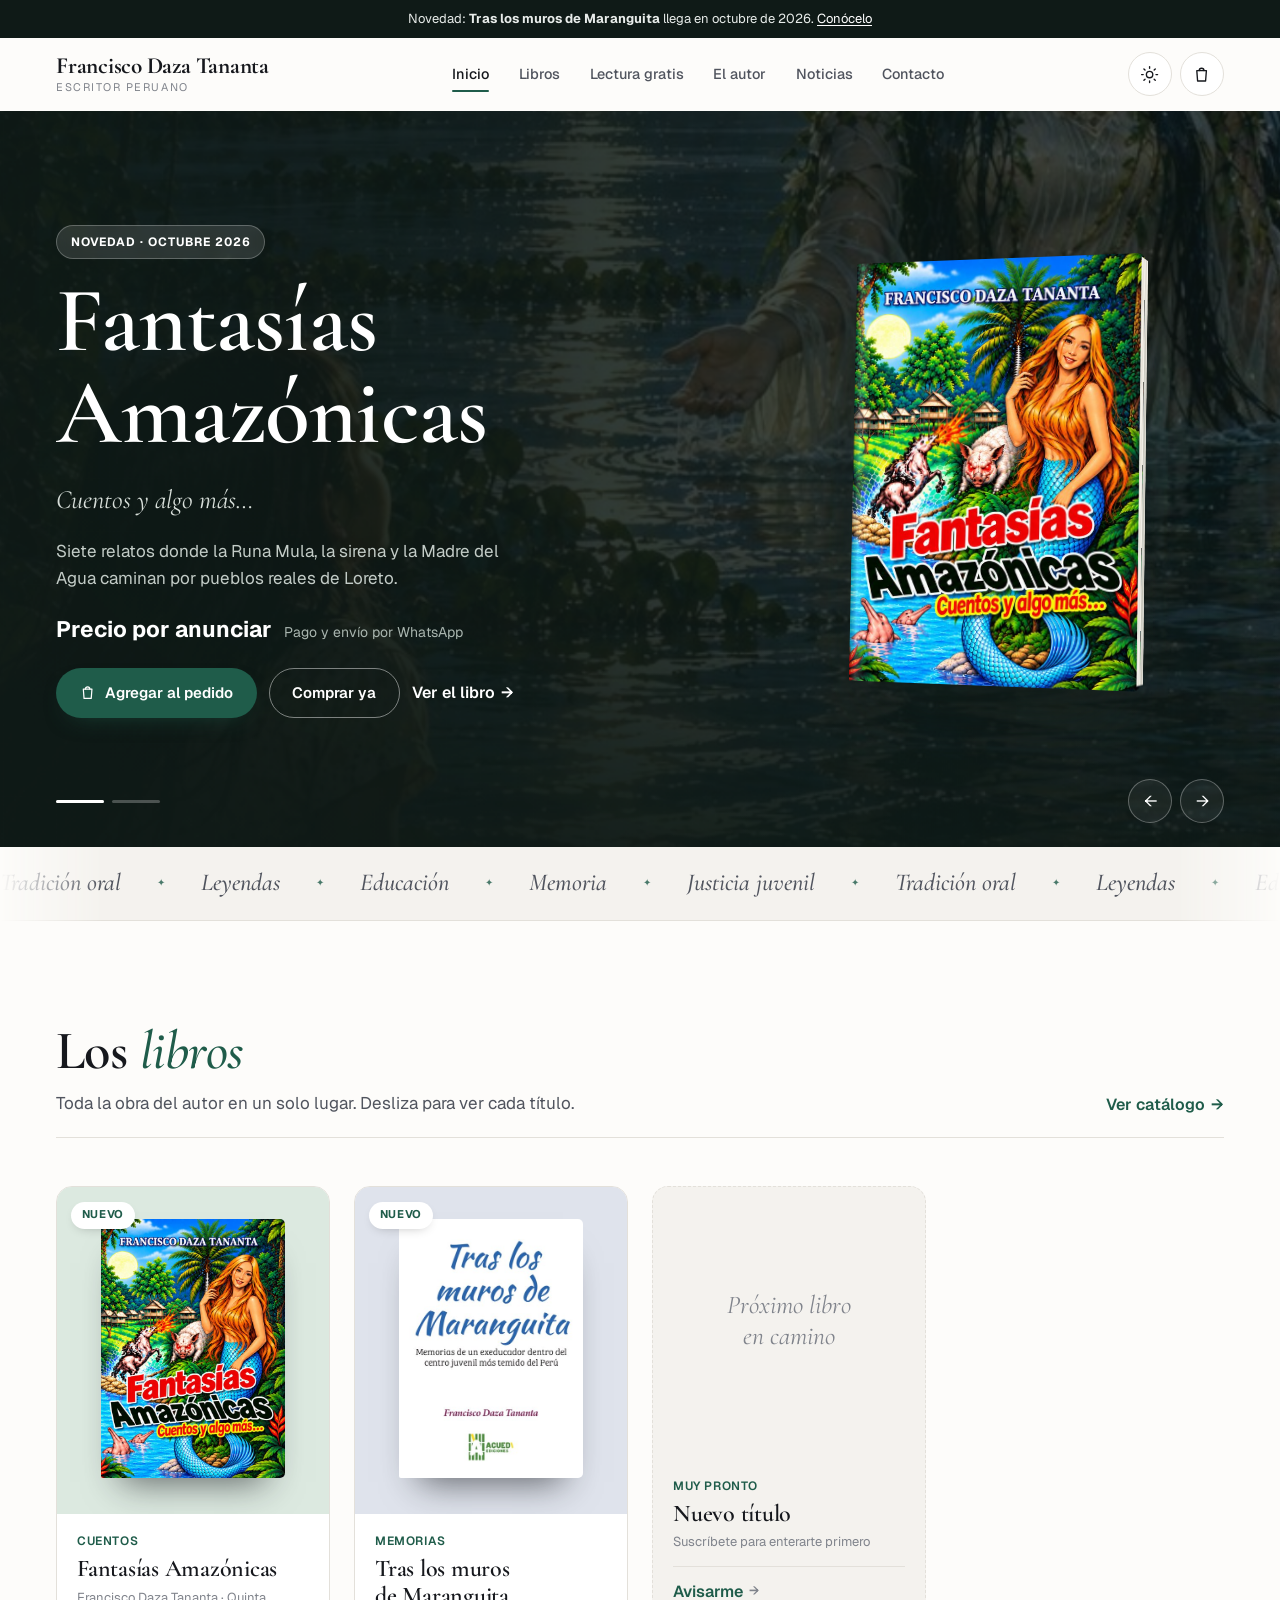
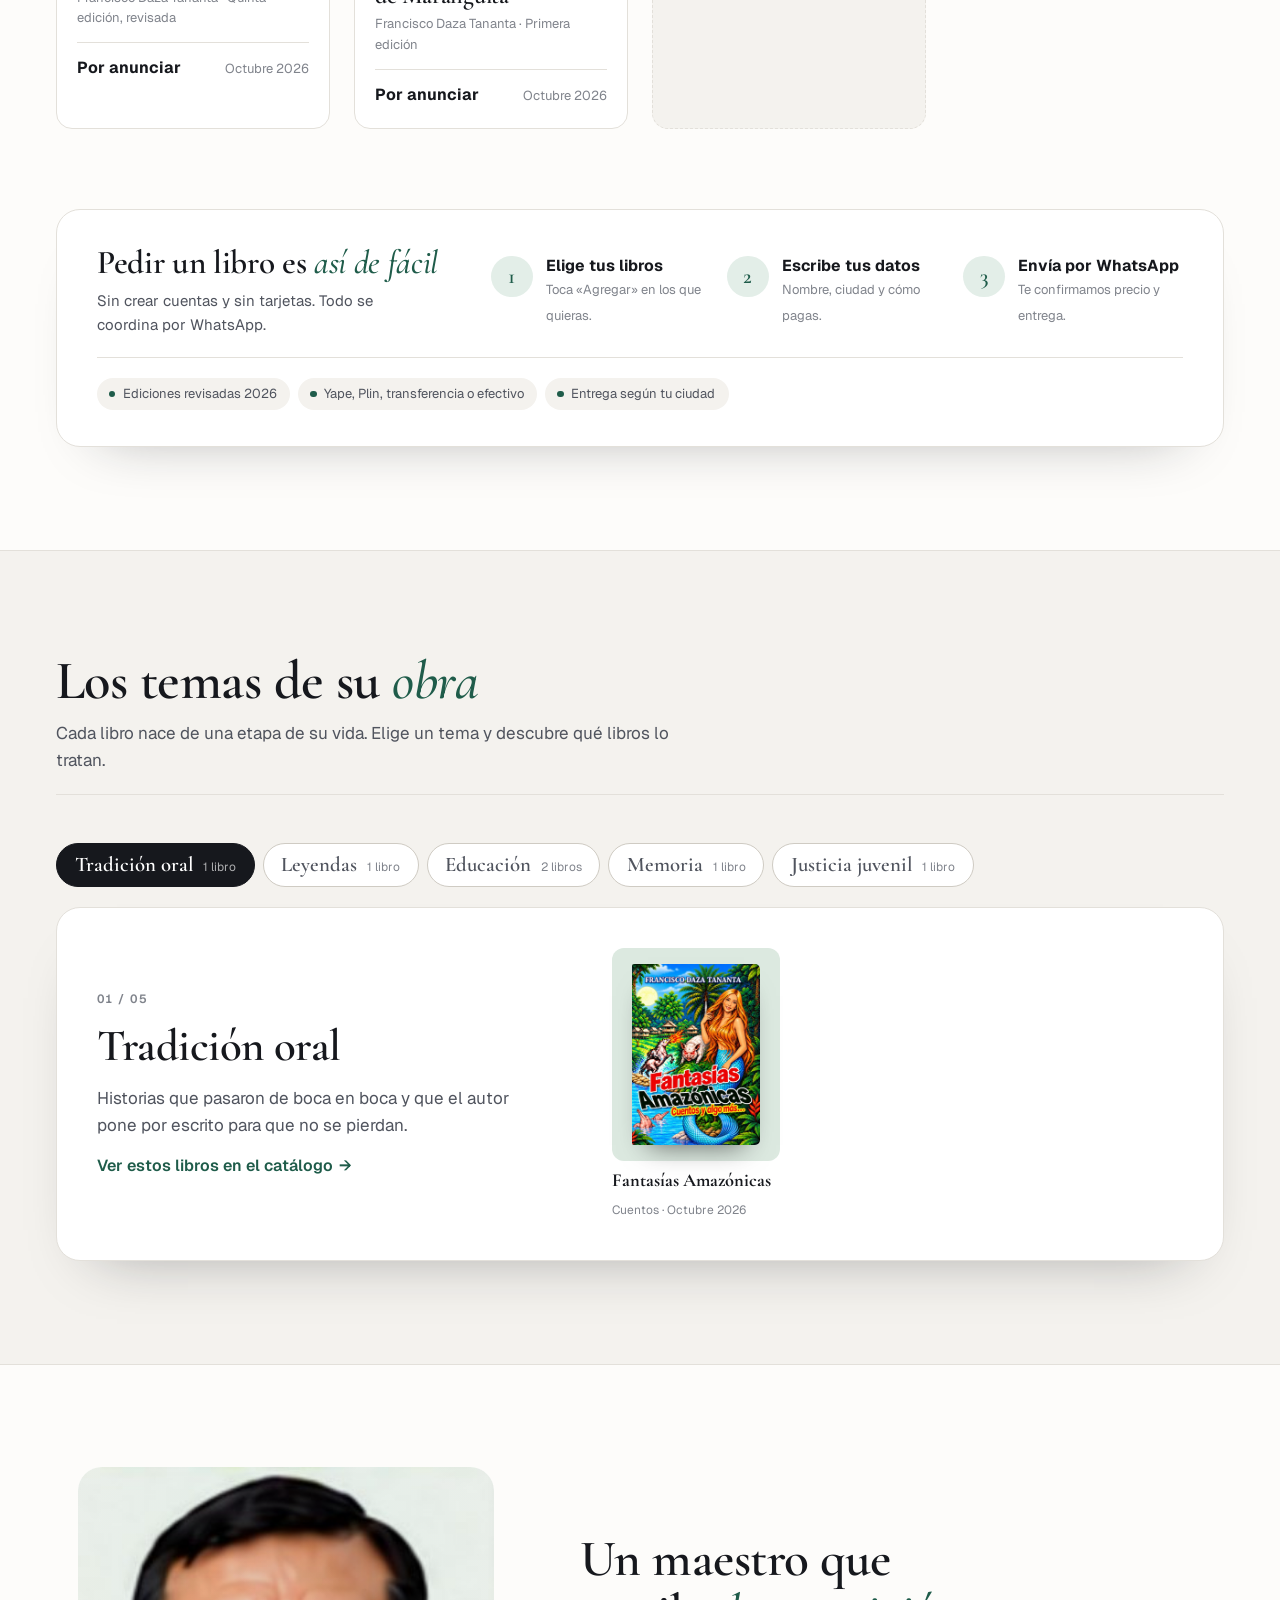
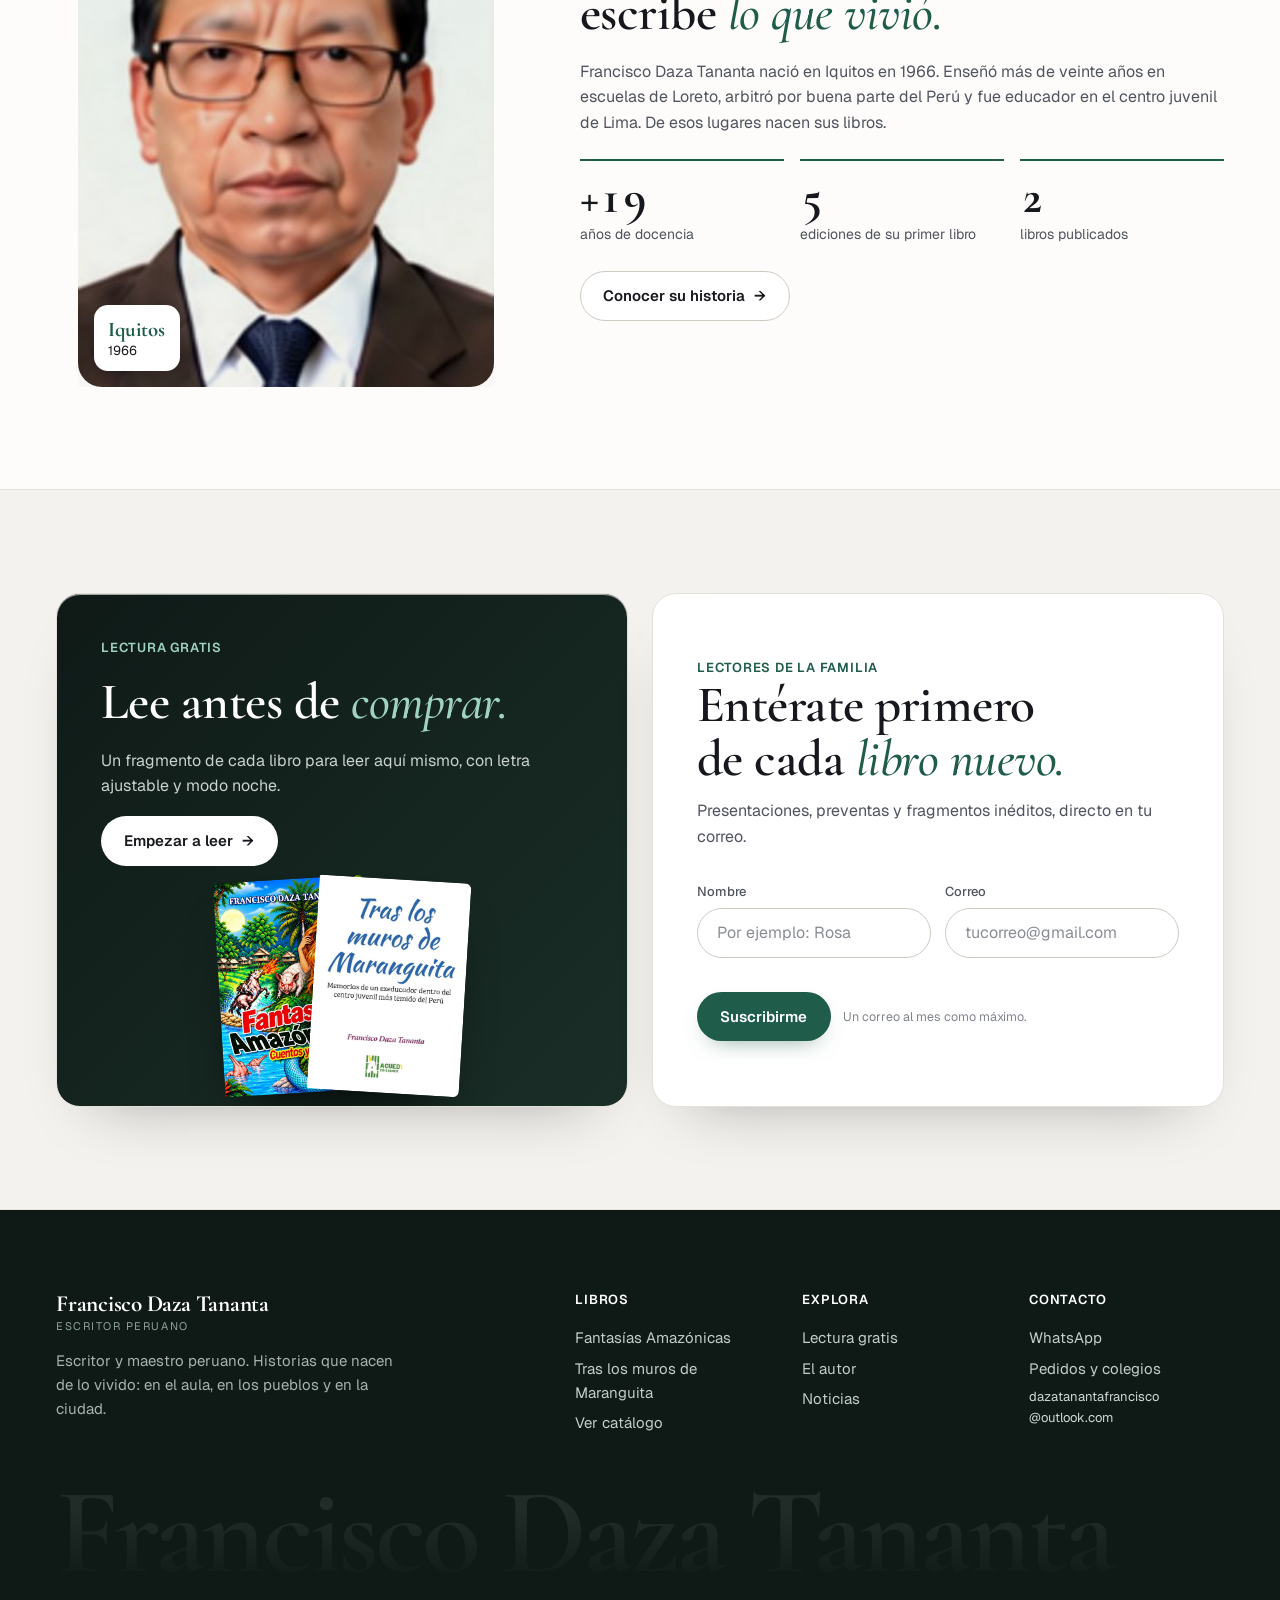
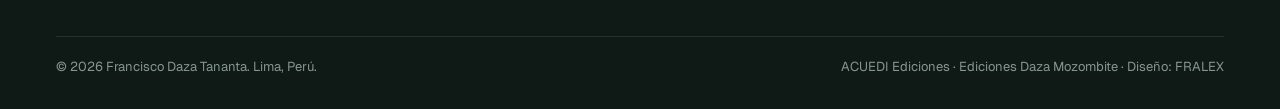
==== commit f4628e55: "Portada: cinta de temas bajo el carrusel, bloque Cómo pedir, temas en pestañas y retrato del autor C" ====
--- a/index.html
+++ b/index.html
@@ -93,12 +93,7 @@
     <div class="hero-ctrl"><div class="wrap"><div class="prog" id="heroProg"></div><div class="arrows"><button type="button" id="heroPrev" aria-label="Anterior">←</button><button type="button" id="heroNext" aria-label="Siguiente">→</button></div></div></div>
   </section>
 
-  <div class="valuesbar"><div class="wrap"><div class="values">
-    <div><svg viewBox="0 0 24 24" fill="none" stroke="currentColor" stroke-width="1.6" stroke-linecap="round" stroke-linejoin="round"><path d="M4 5h6a3 3 0 0 1 2 1 3 3 0 0 1 2-1h6v14h-6a3 3 0 0 0-2 1 3 3 0 0 0-2-1H4z"/></svg><div><b>Ediciones 2026</b><span>Textos revisados y corregidos</span></div></div>
-    <div><svg viewBox="0 0 24 24" fill="none" stroke="currentColor" stroke-width="1.6" stroke-linecap="round" stroke-linejoin="round"><path d="M21 12a8 8 0 0 1-11.6 7.1L4 20l1-4.9A8 8 0 1 1 21 12z"/></svg><div><b>Pedido por WhatsApp</b><span>Sin registros ni tarjetas</span></div></div>
-    <div><svg viewBox="0 0 24 24" fill="none" stroke="currentColor" stroke-width="1.6" stroke-linecap="round" stroke-linejoin="round"><path d="M3 7h11v9H3zM14 10h4l3 3v3h-7"/><circle cx="7" cy="17" r="1.6"/><circle cx="17" cy="17" r="1.6"/></svg><div><b>Entrega coordinada</b><span>Según tu ciudad</span></div></div>
-    <div><svg viewBox="0 0 24 24" fill="none" stroke="currentColor" stroke-width="1.6" stroke-linecap="round" stroke-linejoin="round"><path d="M12 3l2.6 5.3 5.9.9-4.3 4.1 1 5.8L12 16.4 6.8 19.1l1-5.8L3.5 9.2l5.9-.9z"/></svg><div><b>Directo del autor</b><span>Libros de la familia Daza</span></div></div>
-  </div></div></div>
+  <div class="marq" aria-label="Temas de su obra"><div class="track" id="homeTrack"></div></div>
 
   <section class="sec" id="libros" aria-labelledby="h-libros">
     <div class="wrap">
@@ -106,6 +101,15 @@
         <div class="sh-tools"><div class="shelf-nav"><button type="button" class="icon-btn" id="shelfPrev" aria-label="Libros anteriores">←</button><button type="button" class="icon-btn" id="shelfNext" aria-label="Más libros">→</button></div><a class="link" href="libros.html">Ver catálogo <span class="ar">→</span></a></div></header>
       <div class="shelf" id="homeShelf" tabindex="0" aria-label="Estantería de libros"></div>
       <div class="shelf-bar" aria-hidden="true"><i id="shelfBar"></i></div>
+      <div class="howto" data-rv>
+        <div class="howto-head"><h3>Pedir un libro es <em>así de fácil</em></h3><p>Sin crear cuentas y sin tarjetas. Todo se coordina por WhatsApp.</p></div>
+        <ol class="howto-steps">
+          <li><span class="n">1</span><div><b>Elige tus libros</b><span>Toca «Agregar» en los que quieras.</span></div></li>
+          <li><span class="n">2</span><div><b>Escribe tus datos</b><span>Nombre, ciudad y cómo pagas.</span></div></li>
+          <li><span class="n">3</span><div><b>Envía por WhatsApp</b><span>Te confirmamos precio y entrega.</span></div></li>
+        </ol>
+        <p class="howto-note"><span>Ediciones revisadas 2026</span><span>Yape, Plin, transferencia o efectivo</span><span>Entrega según tu ciudad</span></p>
+      </div>
     </div>
   </section>
 
@@ -118,21 +122,19 @@
 
   <section class="sec" aria-labelledby="h-autor">
     <div class="wrap author">
-      <figure class="ph" style="margin:0" data-rv><img src="assets/img/francisco-daza-tananta.jpg" alt="Retrato de Francisco Daza Tananta."><div class="stamp"><b>+20 años</b>como maestro en Loreto</div></figure>
+      <figure class="ph" style="margin:0" data-rv><img src="assets/img/francisco-daza-tananta.jpg" alt="Retrato de Francisco Daza Tananta."><div class="stamp"><b>Iquitos</b>1966</div></figure>
       <div data-rv data-d="1">
         <h2 id="h-autor">Un maestro que escribe <em>lo que vivió.</em></h2>
         <div class="bio"><p>Francisco Daza Tananta nació en Iquitos en 1966. Enseñó más de veinte años en escuelas de Loreto, arbitró por buena parte del Perú y fue educador en el centro juvenil de Lima. De esos lugares nacen sus libros.</p></div>
         <div class="stats">
           <div><b data-count="20" data-pre="+">+20</b><span>años de docencia</span></div>
-          <div><b data-count="5" data-suf=".ª">5.ª</b><span>edición de su primer libro</span></div>
+          <div><b data-count="5">5</b><span>ediciones de su primer libro</span></div>
           <div><b data-nbooks data-count="2">2</b><span>libros publicados</span></div>
         </div>
         <a class="btn btn-line" href="autor.html">Conocer su historia <span class="ar">→</span></a>
       </div>
     </div>
   </section>
-
-  <div class="marq" aria-label="Temas y libros del autor"><div class="track" id="homeTrack"></div></div>
 
   <section class="sec alt" id="suscribirse" aria-label="Lectura gratis y suscripción">
     <div class="wrap duo">
--- a/assets/css/styles.css
+++ b/assets/css/styles.css
@@ -840,3 +840,68 @@
 }
 @media (hover:none),(pointer:coarse){.card .tacts{display:grid;gap:.5rem}}
 .op-txt{white-space:nowrap}
+
+/* =====================================================================
+   PORTADA · reubicación y nuevo acabado de franjas, temas y autor
+   ===================================================================== */
+/* Cinta de temas bajo el carrusel */
+.marq{background:var(--bg-2);border-block:0;border-bottom:1px solid var(--line);padding-block:1.05rem}
+.track{gap:0;animation-duration:45s}
+.track .grp{display:flex;align-items:center;gap:2.25rem;padding-right:2.25rem;flex:none}
+.track a{font-family:var(--f-display);font-style:italic;font-weight:500;font-size:clamp(1.2rem,1.9vw,1.55rem);white-space:nowrap;color:var(--fg-2);transition:color 200ms ease}
+.track i{font-style:normal;font-size:.65rem;color:var(--acc-tx);opacity:.8}
+@media (hover:hover){.track a:hover{color:var(--acc-tx)}}
+@media (prefers-reduced-motion:reduce){
+  .marq{-webkit-mask-image:none;mask-image:none}
+  .track{width:auto;flex-wrap:wrap;justify-content:center;gap:.4rem 1.75rem;padding-inline:16px}
+}
+
+/* Cómo pedir: debajo de los libros */
+.howto{margin-top:clamp(2.5rem,5vw,3.5rem);display:grid;grid-template-columns:minmax(0,4fr) minmax(0,8fr);gap:1.25rem clamp(1.5rem,4vw,3rem);align-items:center;padding:clamp(1.5rem,3.5vw,2.25rem) clamp(1.5rem,3.5vw,2.5rem);border:1px solid var(--line);border-radius:var(--r-panel);background:var(--surface);box-shadow:0 30px 60px -45px var(--shadow)}
+.howto-head h3{font-size:clamp(1.7rem,2.6vw,2.2rem)}
+.howto-head p{color:var(--fg-2);font-size:.9375rem;margin-top:.5rem;max-width:34ch}
+.howto-steps{list-style:none;margin:0;padding:0;display:grid;grid-template-columns:repeat(3,minmax(0,1fr));gap:1rem;position:relative}
+.howto-steps li{display:flex;gap:.85rem;align-items:flex-start;position:relative}
+.howto-steps .n{flex:none;width:2.6rem;height:2.6rem;border-radius:50%;display:grid;place-items:center;background:var(--acc-soft);color:var(--acc-tx);font-family:var(--f-display);font-weight:600;font-size:1.35rem;transition:background-color .3s,color .3s,transform .4s var(--ease)}
+.howto-steps b{display:block;font-size:.9875rem;line-height:1.3}
+.howto-steps span:not(.n){font-size:.8125rem;color:var(--fg-3);line-height:1.45}
+@media (hover:hover){.howto-steps li:hover .n{background:var(--acc);color:#fff;transform:scale(1.08)}}
+.howto-note{grid-column:1/-1;display:flex;flex-wrap:wrap;gap:.5rem;padding-top:1.25rem;border-top:1px solid var(--line)}
+.howto-note span{font-size:.8125rem;color:var(--fg-2);padding:.35rem .85rem .35rem .75rem;border-radius:999px;background:var(--bg-2);display:inline-flex;align-items:center;gap:.45rem}
+.howto-note span::before{content:"";width:.4rem;height:.4rem;border-radius:50%;background:var(--acc)}
+@media (max-width:900px){.howto{grid-template-columns:1fr}.howto-steps{grid-template-columns:1fr;gap:.9rem}}
+
+/* Temas: pestañas arriba, panel horizontal */
+.explorer{grid-template-columns:1fr;gap:1.25rem}
+.ex-list{display:flex;flex-wrap:wrap;gap:.5rem}
+.ex-list button{display:inline-flex;gap:.6rem;align-items:baseline;padding:.6rem 1.1rem;border-radius:999px;border:1px solid var(--line-2);background:var(--surface)}
+.ex-list button b{font-size:1.3rem}
+.ex-list button span{font-size:.75rem}
+.ex-list button[aria-selected="true"]{background:var(--inv-bg);border-color:var(--inv-bg);color:var(--inv-fg);box-shadow:none}
+.ex-list button[aria-selected="true"] b{color:inherit}
+.ex-list button[aria-selected="true"] span{color:inherit;opacity:.65}
+.ex-panel{min-height:0;padding:clamp(1.5rem,3.5vw,2.5rem)}
+.ex-panel .in{grid-template-columns:minmax(0,5fr) minmax(0,7fr);align-items:center;gap:clamp(1.5rem,4vw,3rem)}
+.ex-txt{display:grid;gap:.9rem;align-content:center}
+.ex-n{font-size:.75rem;font-weight:600;letter-spacing:.12em;color:var(--fg-3);font-variant-numeric:tabular-nums}
+.ex-books{grid-template-columns:repeat(auto-fill,minmax(8.5rem,10.5rem));justify-content:end}
+@media (max-width:860px){
+  .ex-list{flex-wrap:nowrap;overflow-x:auto;padding-bottom:.25rem}
+  .ex-list button{flex:none}
+  .ex-panel .in{grid-template-columns:1fr}
+  .ex-books{justify-content:start;grid-template-columns:repeat(auto-fill,minmax(7.5rem,1fr))}
+}
+
+/* Autor: retrato más cuidado */
+.author{grid-template-columns:minmax(0,5fr) minmax(0,7fr)}
+.author .ph{max-width:26rem;width:100%;justify-self:center;aspect-ratio:4/5;background:radial-gradient(120% 90% at 50% 20%,var(--acc-soft),var(--bg-2));box-shadow:0 40px 70px -50px var(--shadow)}
+.author .ph img{mix-blend-mode:multiply;object-position:50% 15%}
+:root[data-theme="dark"] .author .ph img{mix-blend-mode:normal}
+@media (prefers-color-scheme:dark){:root:not([data-theme="light"]) .author .ph img{mix-blend-mode:normal}}
+.author .ph .stamp{left:1rem;right:auto}
+.author .ph .stamp b{font-size:1.3rem}
+.track{align-items:center}
+@media (min-width:861px){.ex-books{justify-content:center}}
+@media (max-width:860px){.ex-books{grid-template-columns:repeat(auto-fill,minmax(7.5rem,9rem))}}
+:root[data-theme="dark"] .author .ph img{filter:brightness(.9)}
+@media (prefers-color-scheme:dark){:root:not([data-theme="light"]) .author .ph img{filter:brightness(.9)}}
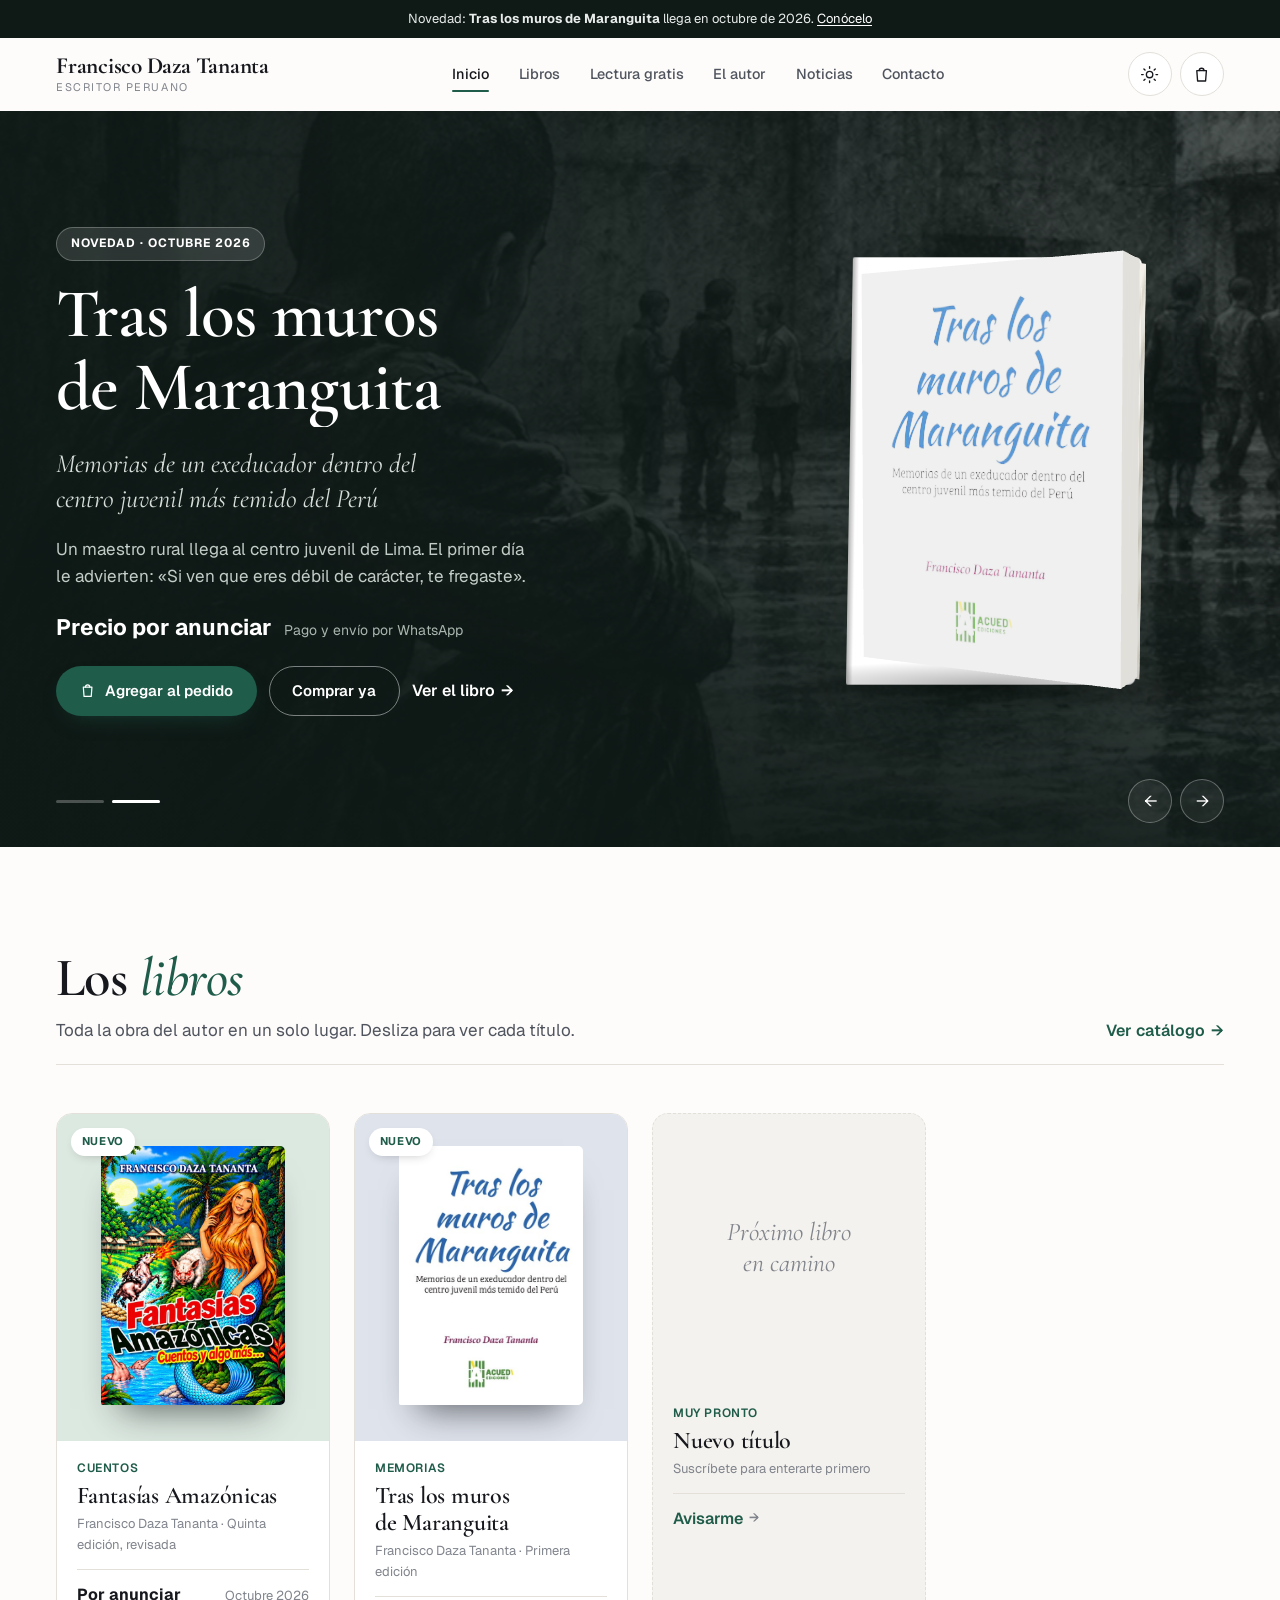
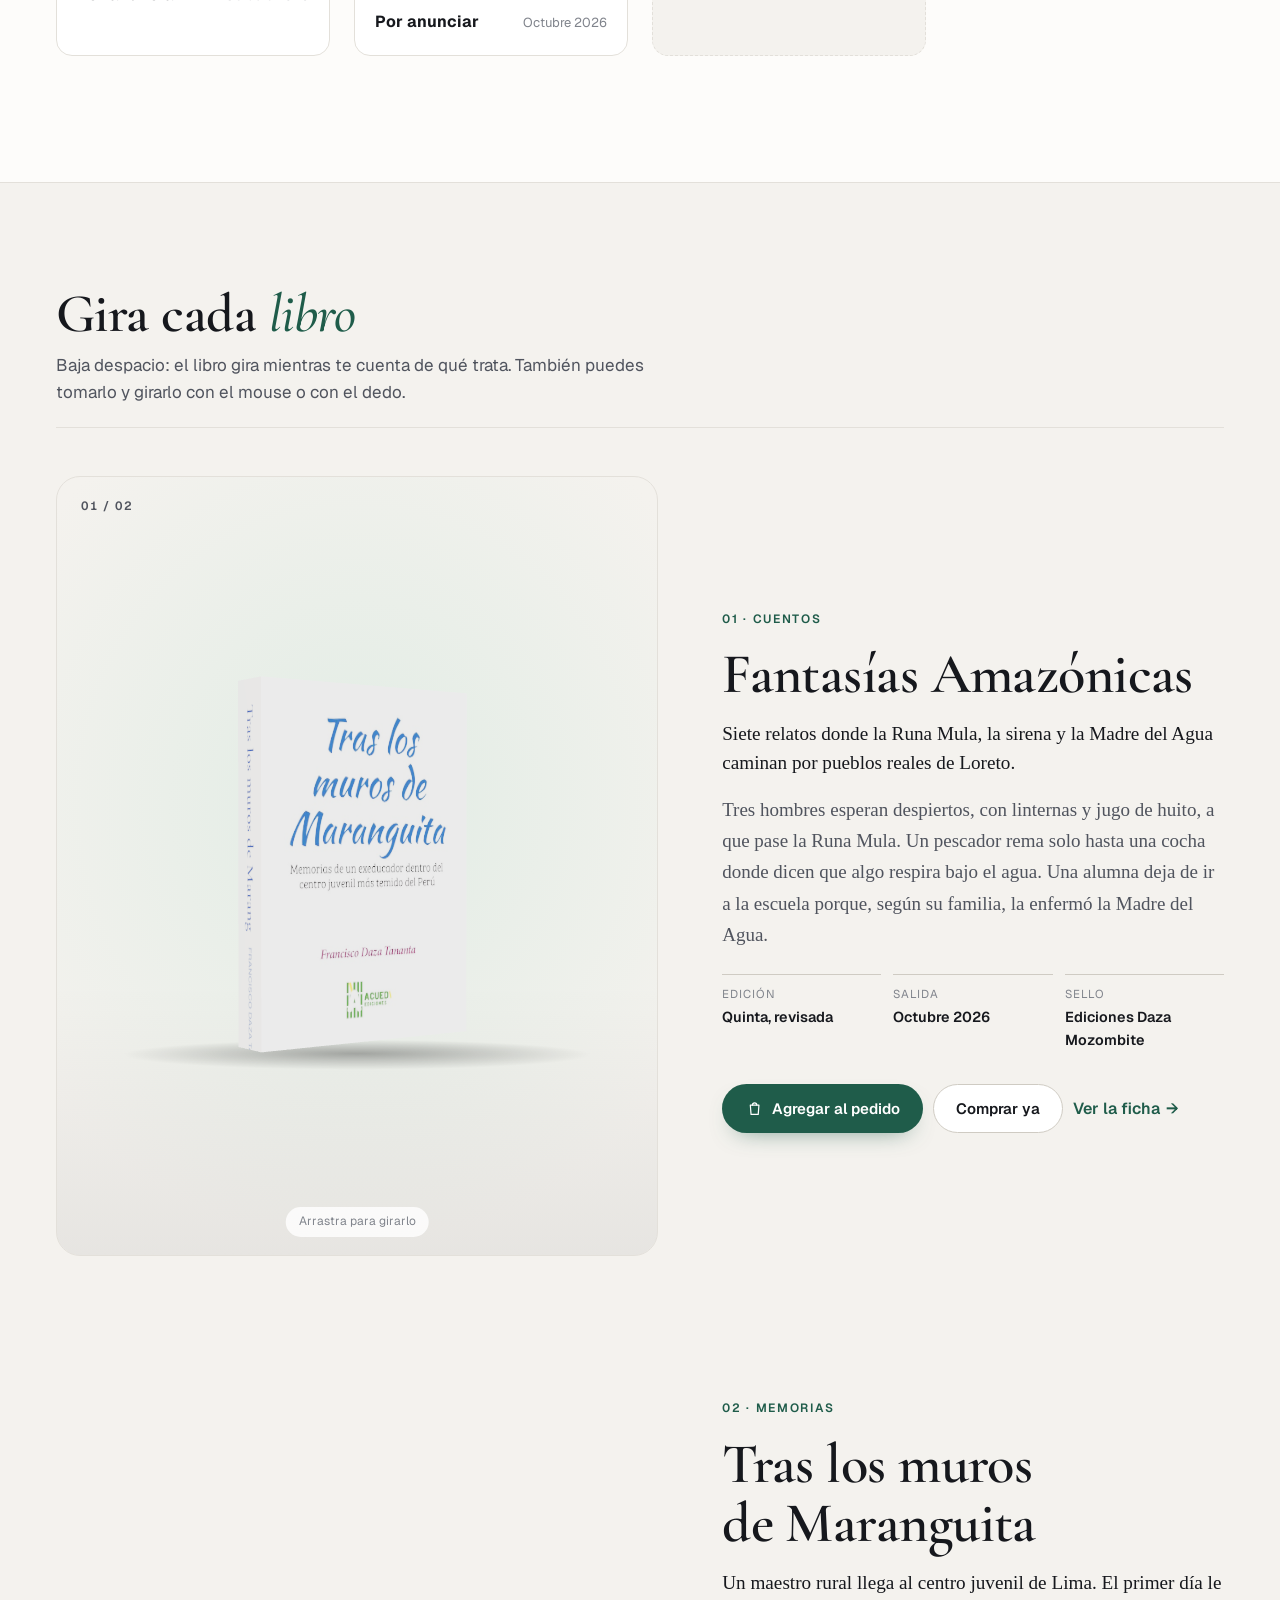
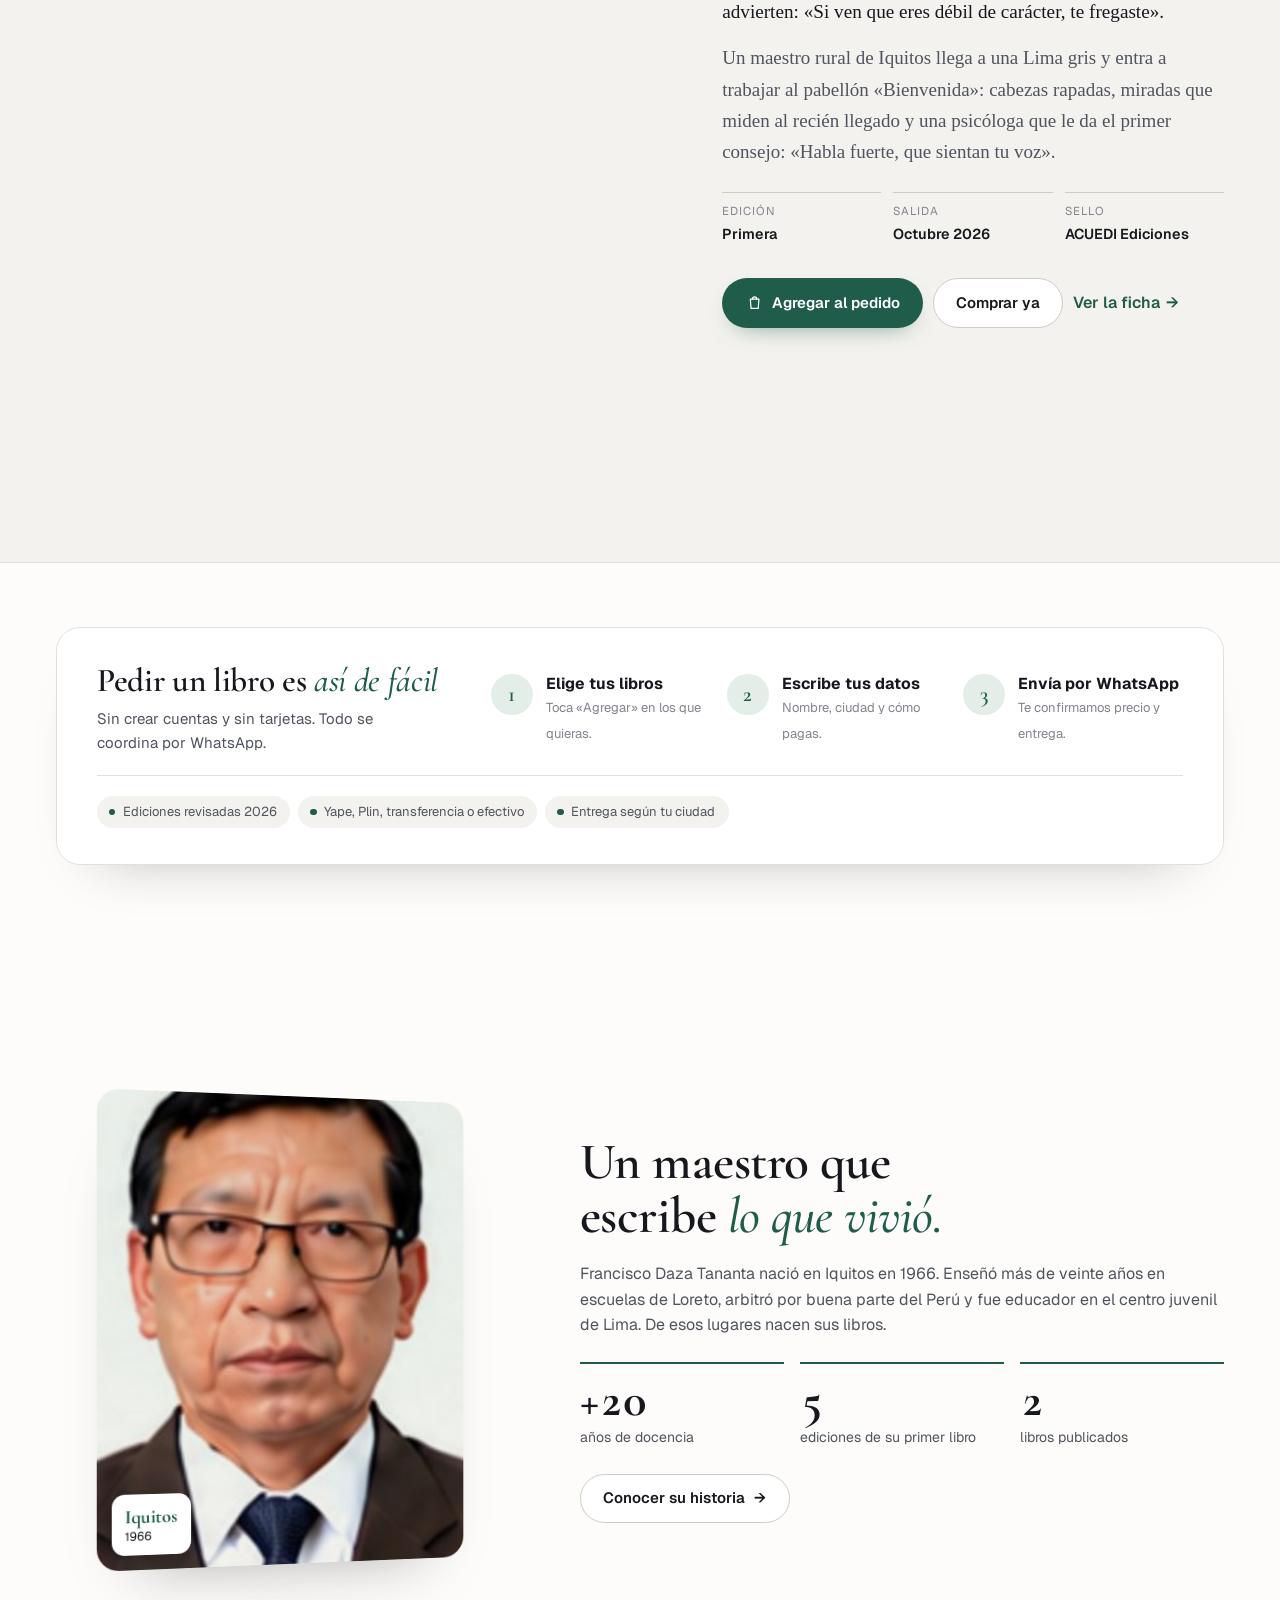
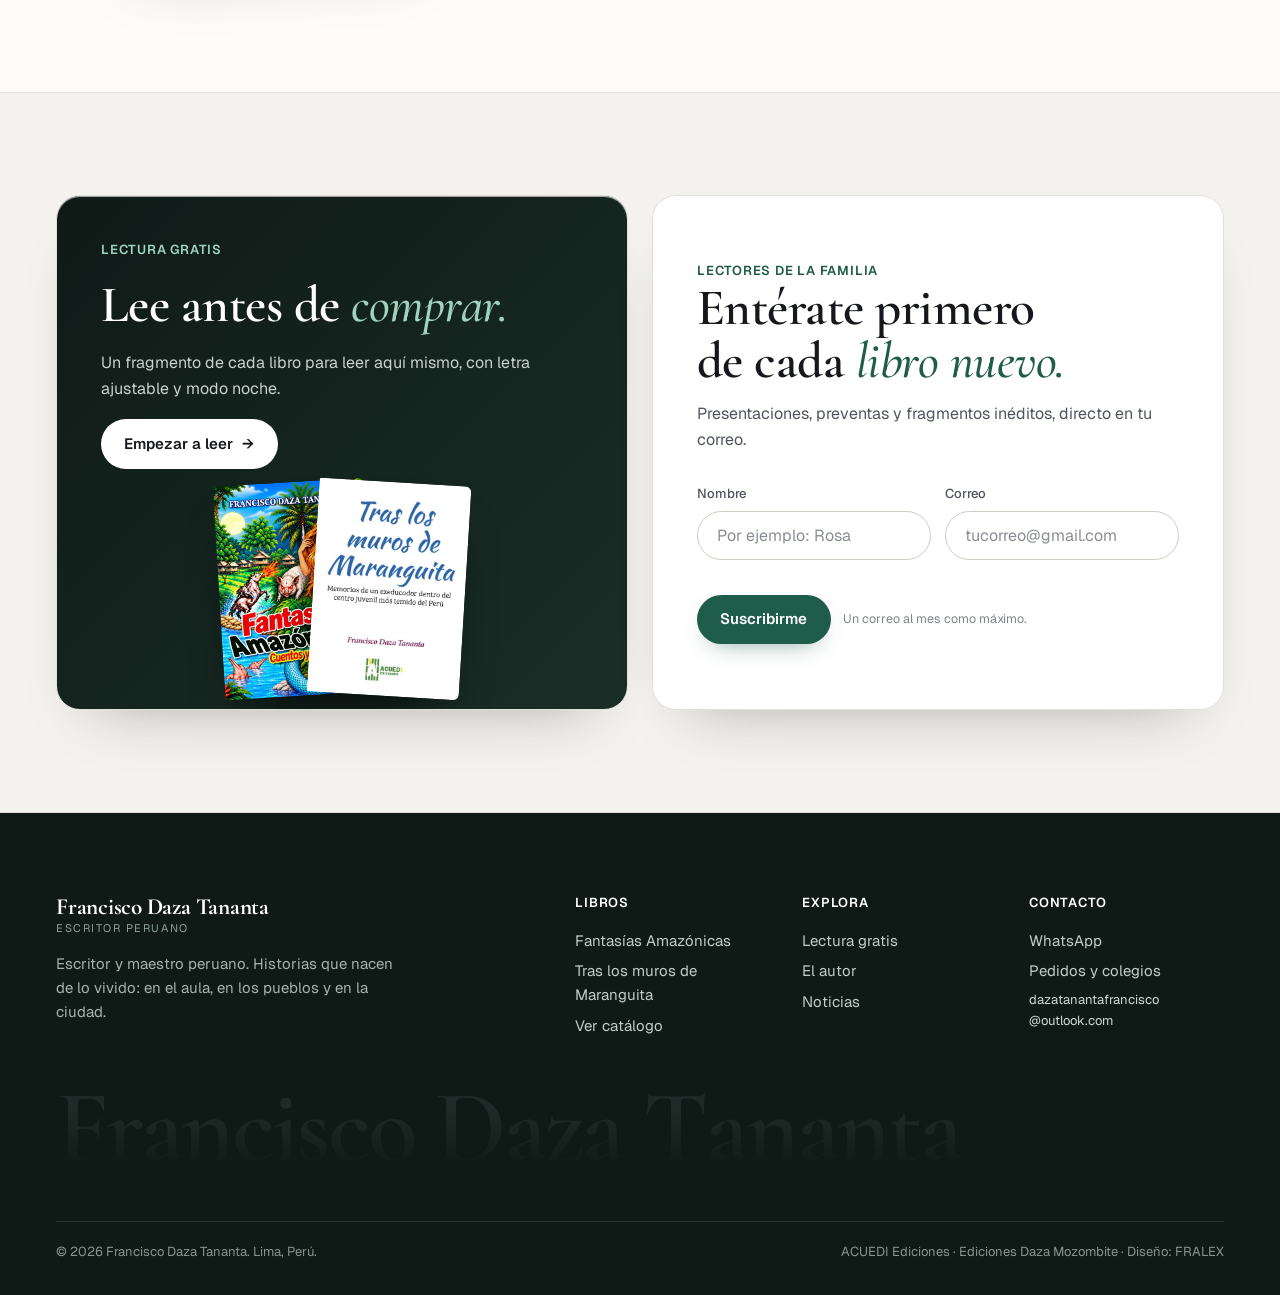
==== commit 0b81318e: "Libro 3D real con Three.js, vitrina que gira al bajar, GSAP + Lenis y cortina entre páginas; se quit" ====
--- a/index.html
+++ b/index.html
@@ -13,7 +13,7 @@
 <link rel="preconnect" href="https://fonts.gstatic.com" crossorigin>
 <link rel="stylesheet" href="https://fonts.googleapis.com/css2?family=Cormorant+Garamond:ital,wght@0,500;0,600;0,700;1,500;1,600&family=EB+Garamond:ital,wght@0,400;1,400&family=Geist:wght@400;500;600;700&display=swap">
 <link rel="stylesheet" href="assets/css/styles.css">
-<script>try{var t=localStorage.getItem("fdt-tema");if(t)document.documentElement.setAttribute("data-theme",t);}catch(e){}</script>
+<script>try{var t=localStorage.getItem("fdt-tema");if(t)document.documentElement.setAttribute("data-theme",t);if(sessionStorage.getItem("fdt-pase")){document.documentElement.classList.add("pase-in");sessionStorage.removeItem("fdt-pase");}}catch(e){}</script>
 <meta name="page" content="inicio">
 </head>
 <body data-page="inicio">
@@ -93,14 +93,27 @@
     <div class="hero-ctrl"><div class="wrap"><div class="prog" id="heroProg"></div><div class="arrows"><button type="button" id="heroPrev" aria-label="Anterior">←</button><button type="button" id="heroNext" aria-label="Siguiente">→</button></div></div></div>
   </section>
 
-  <div class="marq" aria-label="Temas de su obra"><div class="track" id="homeTrack"></div></div>
-
   <section class="sec" id="libros" aria-labelledby="h-libros">
     <div class="wrap">
       <header class="sec-head" data-rv><div><h2 id="h-libros">Los <em>libros</em></h2><p class="lead">Toda la obra del autor en un solo lugar. Desliza para ver cada título.</p></div>
         <div class="sh-tools"><div class="shelf-nav"><button type="button" class="icon-btn" id="shelfPrev" aria-label="Libros anteriores">←</button><button type="button" class="icon-btn" id="shelfNext" aria-label="Más libros">→</button></div><a class="link" href="libros.html">Ver catálogo <span class="ar">→</span></a></div></header>
       <div class="shelf" id="homeShelf" tabindex="0" aria-label="Estantería de libros"></div>
       <div class="shelf-bar" aria-hidden="true"><i id="shelfBar"></i></div>
+    </div>
+  </section>
+
+  <section class="sec alt showcase" aria-labelledby="h-show">
+    <div class="wrap">
+      <header class="sec-head" data-rv><div><h2 id="h-show">Gira cada <em>libro</em></h2><p class="lead">Baja despacio: el libro gira mientras te cuenta de qué trata. También puedes tomarlo y girarlo con el mouse o con el dedo.</p></div></header>
+      <div class="sc-grid">
+        <div class="sc-side"><div class="sc-stage-box"><div class="stage sc-stage" id="scStage"></div><span class="sc-count" id="scCount"></span><span class="sc-hint">Arrastra para girarlo</span></div></div>
+        <div class="sc-list" id="scList"></div>
+      </div>
+    </div>
+  </section>
+
+  <section class="sec howto-sec" aria-label="Cómo pedir">
+    <div class="wrap">
       <div class="howto" data-rv>
         <div class="howto-head"><h3>Pedir un libro es <em>así de fácil</em></h3><p>Sin crear cuentas y sin tarjetas. Todo se coordina por WhatsApp.</p></div>
         <ol class="howto-steps">
@@ -110,13 +123,6 @@
         </ol>
         <p class="howto-note"><span>Ediciones revisadas 2026</span><span>Yape, Plin, transferencia o efectivo</span><span>Entrega según tu ciudad</span></p>
       </div>
-    </div>
-  </section>
-
-  <section class="sec alt" aria-labelledby="h-temas">
-    <div class="wrap">
-      <header class="sec-head" data-rv><div><h2 id="h-temas">Los temas de su <em>obra</em></h2><p class="lead">Cada libro nace de una etapa de su vida. Elige un tema y descubre qué libros lo tratan.</p></div></header>
-      <div class="explorer" id="homeThemes" data-rv></div>
     </div>
   </section>
 
@@ -174,7 +180,12 @@
 </footer>
 <button class="totop" id="totop" type="button" aria-label="Volver arriba">↑</button>
 <div class="toast" id="toast" role="status" aria-live="polite"></div>
+<div class="curtain" aria-hidden="true"><span>Francisco Daza Tananta</span></div>
+<script src="assets/vendor/gsap.min.js"></script>
+<script src="assets/vendor/ScrollTrigger.min.js"></script>
+<script src="assets/vendor/lenis.min.js"></script>
 <script src="assets/js/data.js"></script>
 <script src="assets/js/app.js"></script>
+<script src="assets/js/motion.js"></script>
 </body>
 </html>
--- a/assets/css/styles.css
+++ b/assets/css/styles.css
@@ -905,3 +905,74 @@
 @media (max-width:860px){.ex-books{grid-template-columns:repeat(auto-fill,minmax(7.5rem,9rem))}}
 :root[data-theme="dark"] .author .ph img{filter:brightness(.9)}
 @media (prefers-color-scheme:dark){:root:not([data-theme="light"]) .author .ph img{filter:brightness(.9)}}
+
+/* =====================================================================
+   3D REAL, VITRINA Y CORTINA
+   ===================================================================== */
+.stage{position:relative}
+.gl-book{position:absolute;top:-6%;bottom:-6%;left:-24%;width:148%;height:112%;touch-action:pan-y;cursor:grab;z-index:2;opacity:0;animation:glin .9s var(--ease) .05s forwards}
+@keyframes glin{from{opacity:0;transform:scale(.92)}to{opacity:1;transform:none}}
+.grabbing .gl-book{cursor:grabbing}
+.stage.gl-on .book3d{opacity:0;pointer-events:none}
+.stage.gl-on{perspective:none}
+.pdp-media .stage,.qv-media .stage{min-height:22rem}
+.qv-media .stage{min-height:16rem}
+
+/* Vitrina "Gira cada libro" */
+.sc-grid{display:grid;grid-template-columns:minmax(0,6fr) minmax(0,5fr);gap:clamp(2rem,5vw,4.5rem);align-items:start}
+.sc-side{position:sticky;top:5.5rem;height:calc(100svh - 7.5rem);min-height:26rem;display:grid}
+.sc-stage-box{position:relative;border-radius:var(--r-panel);overflow:hidden;background:radial-gradient(90% 75% at 50% 42%,color-mix(in srgb,var(--tint,var(--acc-soft)) 85%,var(--surface)),var(--bg-2) 75%);border:1px solid var(--line);display:grid;place-items:center;transition:background .8s var(--ease)}
+.sc-stage-box::before{content:"";position:absolute;inset:auto 0 0;height:35%;background:linear-gradient(180deg,transparent,color-mix(in srgb,var(--fg) 6%,transparent));pointer-events:none}
+.sc-stage{width:56%;max-width:20rem;height:78%;display:grid;place-items:center}
+.sc-stage .book3d{width:100%}
+.sc-count{position:absolute;left:1.5rem;top:1.25rem;font-size:.75rem;font-weight:600;letter-spacing:.14em;color:var(--fg-2);font-variant-numeric:tabular-nums}
+.sc-hint{position:absolute;left:50%;bottom:1.1rem;transform:translateX(-50%);font-size:.75rem;color:var(--fg-3);background:color-mix(in srgb,var(--surface) 80%,transparent);padding:.35rem .8rem;border-radius:999px;white-space:nowrap}
+.sc-list{display:grid}
+.sc-item{min-height:88svh;display:grid;align-content:center;gap:1rem;padding-block:3rem;opacity:.28;transition:opacity .6s var(--ease)}
+.sc-item.on{opacity:1}
+.sc-item .kicker{font-size:.75rem;font-weight:600;letter-spacing:.14em;text-transform:uppercase;color:var(--acc-tx)}
+.sc-item h3{font-size:clamp(2.3rem,4.4vw,3.6rem)}
+.sc-item .hook{font-family:var(--f-read);font-size:1.2rem;line-height:1.5;color:var(--fg)}
+.sc-item .syn{color:var(--fg-2);max-width:54ch}
+.sc-item dl{display:grid;grid-template-columns:repeat(3,minmax(0,1fr));gap:.75rem;margin:.5rem 0}
+.sc-item dl div{border-top:1px solid var(--line-2);padding-top:.6rem}
+.sc-item dt{font-size:.72rem;color:var(--fg-3);text-transform:uppercase;letter-spacing:.08em}
+.sc-item dd{margin:.15rem 0 0;font-weight:600;font-size:.9rem}
+.sc-item .ctas{display:flex;flex-wrap:wrap;gap:.6rem;align-items:center;margin-top:.5rem}
+.sc-mini{display:none}
+@media (max-width:900px){
+  .sc-grid{grid-template-columns:1fr;gap:0}
+  .sc-side{top:4.5rem;height:46svh;min-height:18rem;z-index:3}
+  .sc-stage{width:46%;height:82%}
+  .sc-item{min-height:72svh;padding-block:2rem 3rem;opacity:.35}
+  .sc-item dl{grid-template-columns:1fr 1fr}
+}
+.howto-sec{padding-top:0}
+.howto-sec .howto{margin-top:0}
+
+/* Cortina entre páginas */
+.curtain{position:fixed;inset:0;z-index:200;background:var(--night);color:#fff;display:grid;place-items:center;pointer-events:none;transform:translateY(100%);visibility:hidden}
+.curtain span{font-family:var(--f-display);font-size:clamp(2rem,5vw,3.6rem);font-style:italic;opacity:0;transform:translateY(20px);transition:opacity .4s ease .15s,transform .6s var(--ease) .1s}
+html.pase-go .curtain{visibility:visible;transform:none;transition:transform .5s cubic-bezier(.77,0,.175,1)}
+html.pase-go .curtain span{opacity:1;transform:none}
+html.pase-in .curtain{visibility:visible;transform:none;transition:none}
+html.pase-in .curtain span{opacity:1;transform:none;transition:none}
+html.pase-in.pase-out .curtain{transform:translateY(-100%);transition:transform .8s cubic-bezier(.77,0,.175,1)}
+html.pase-in.pase-out .curtain span{opacity:0;transition:opacity .3s}
+
+/* Brillo que sigue al mouse sobre las tarjetas inclinadas */
+html.motion .card{transform-style:preserve-3d;will-change:transform}
+@media (hover:hover) and (pointer:fine){
+  html.motion .card:hover{transform:none}
+  html.motion .card::after{content:"";position:absolute;inset:0;border-radius:inherit;pointer-events:none;z-index:3;opacity:0;transition:opacity .3s;background:radial-gradient(380px circle at var(--gx,50%) var(--gy,50%),rgba(255,255,255,.28),transparent 60%);mix-blend-mode:soft-light}
+  html.motion .card:hover::after{opacity:1}
+  html.motion .card .cv img{transform:translateZ(40px)}
+  html.motion .card:hover .cv img{transform:translateZ(60px) rotate(-1.5deg)}
+}
+.wordmark .ch{display:inline-block;transform-origin:50% 100%}
+.wordmark{perspective:600px}
+@media (max-width:900px){
+  .sc-side{top:0;padding-top:4.75rem;height:calc(44svh + 4.75rem);background:linear-gradient(var(--bg-2) 88%,transparent);margin-inline:-16px;padding-inline:16px;padding-bottom:1rem}
+}
+.howto-sec{padding-top:clamp(2.5rem,5vw,4rem)}
+.wordmark{font-size:clamp(2.4rem,8vw,7.4rem)}
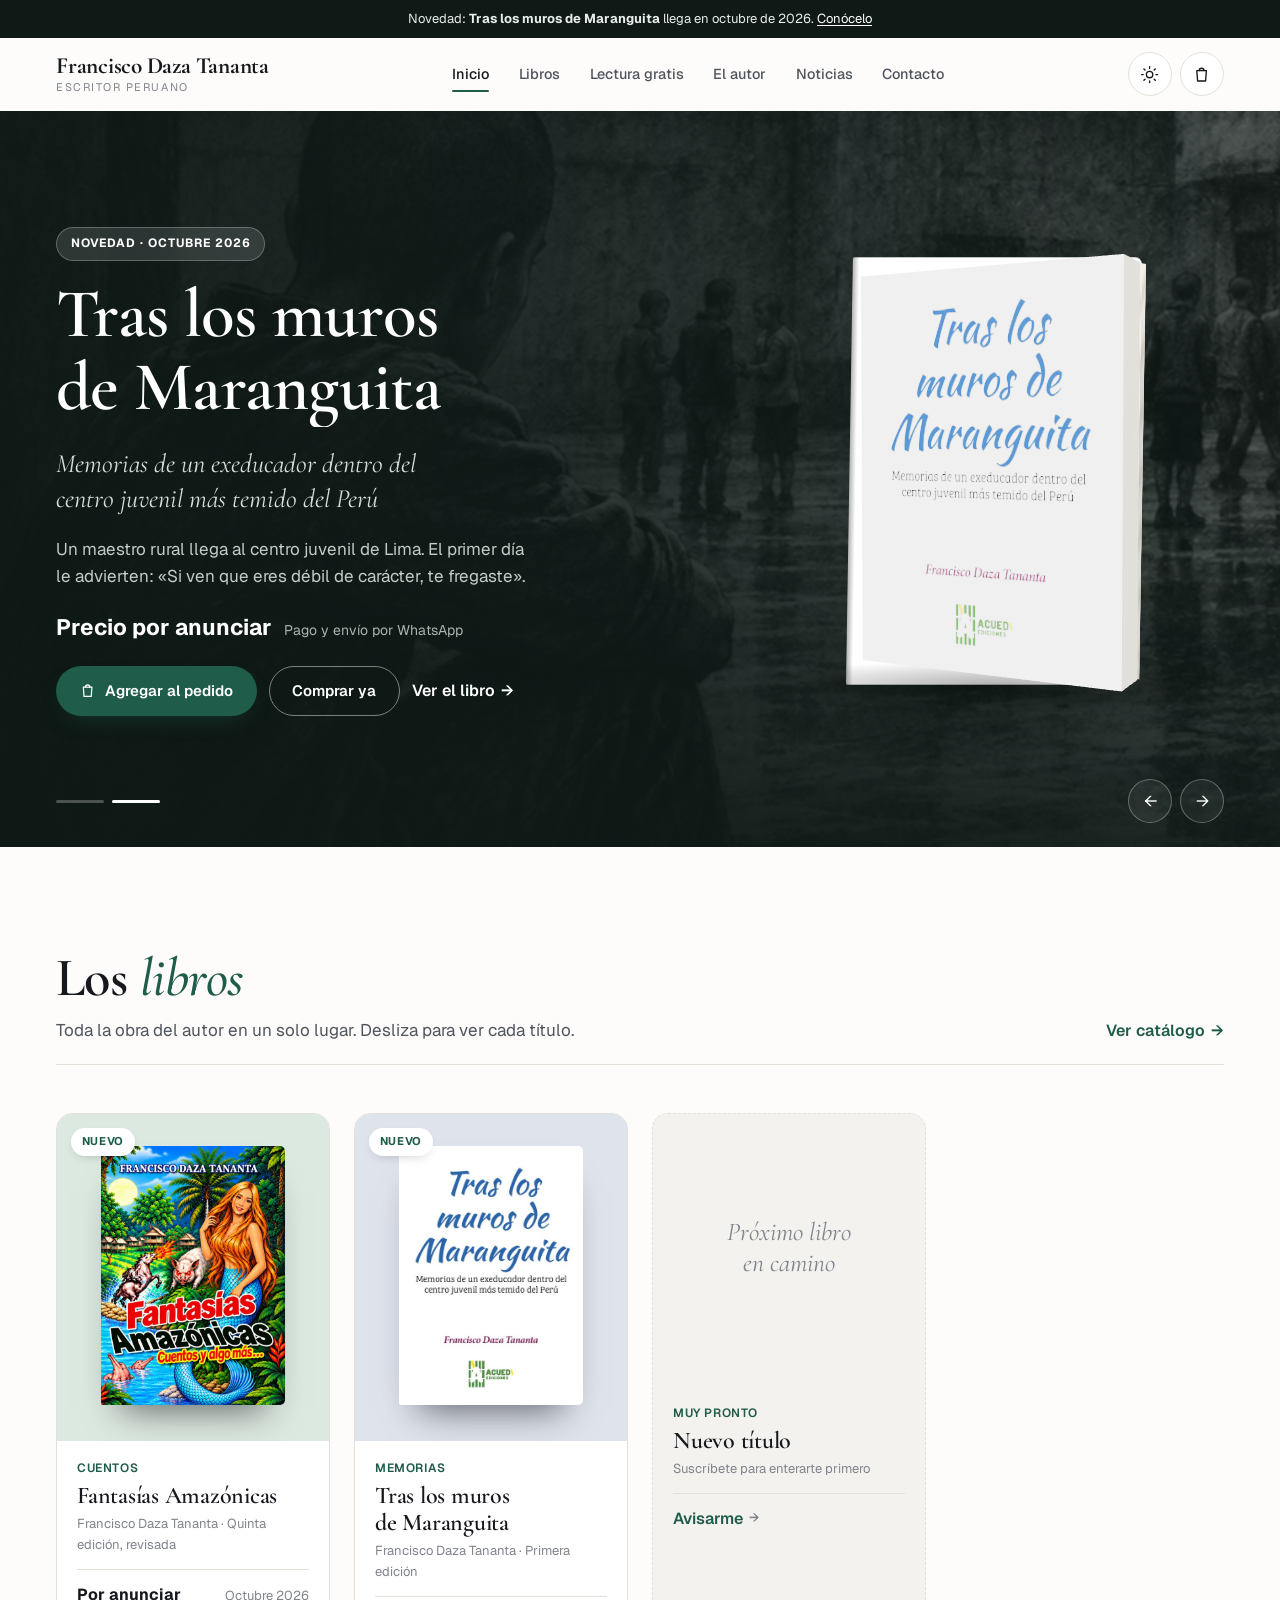
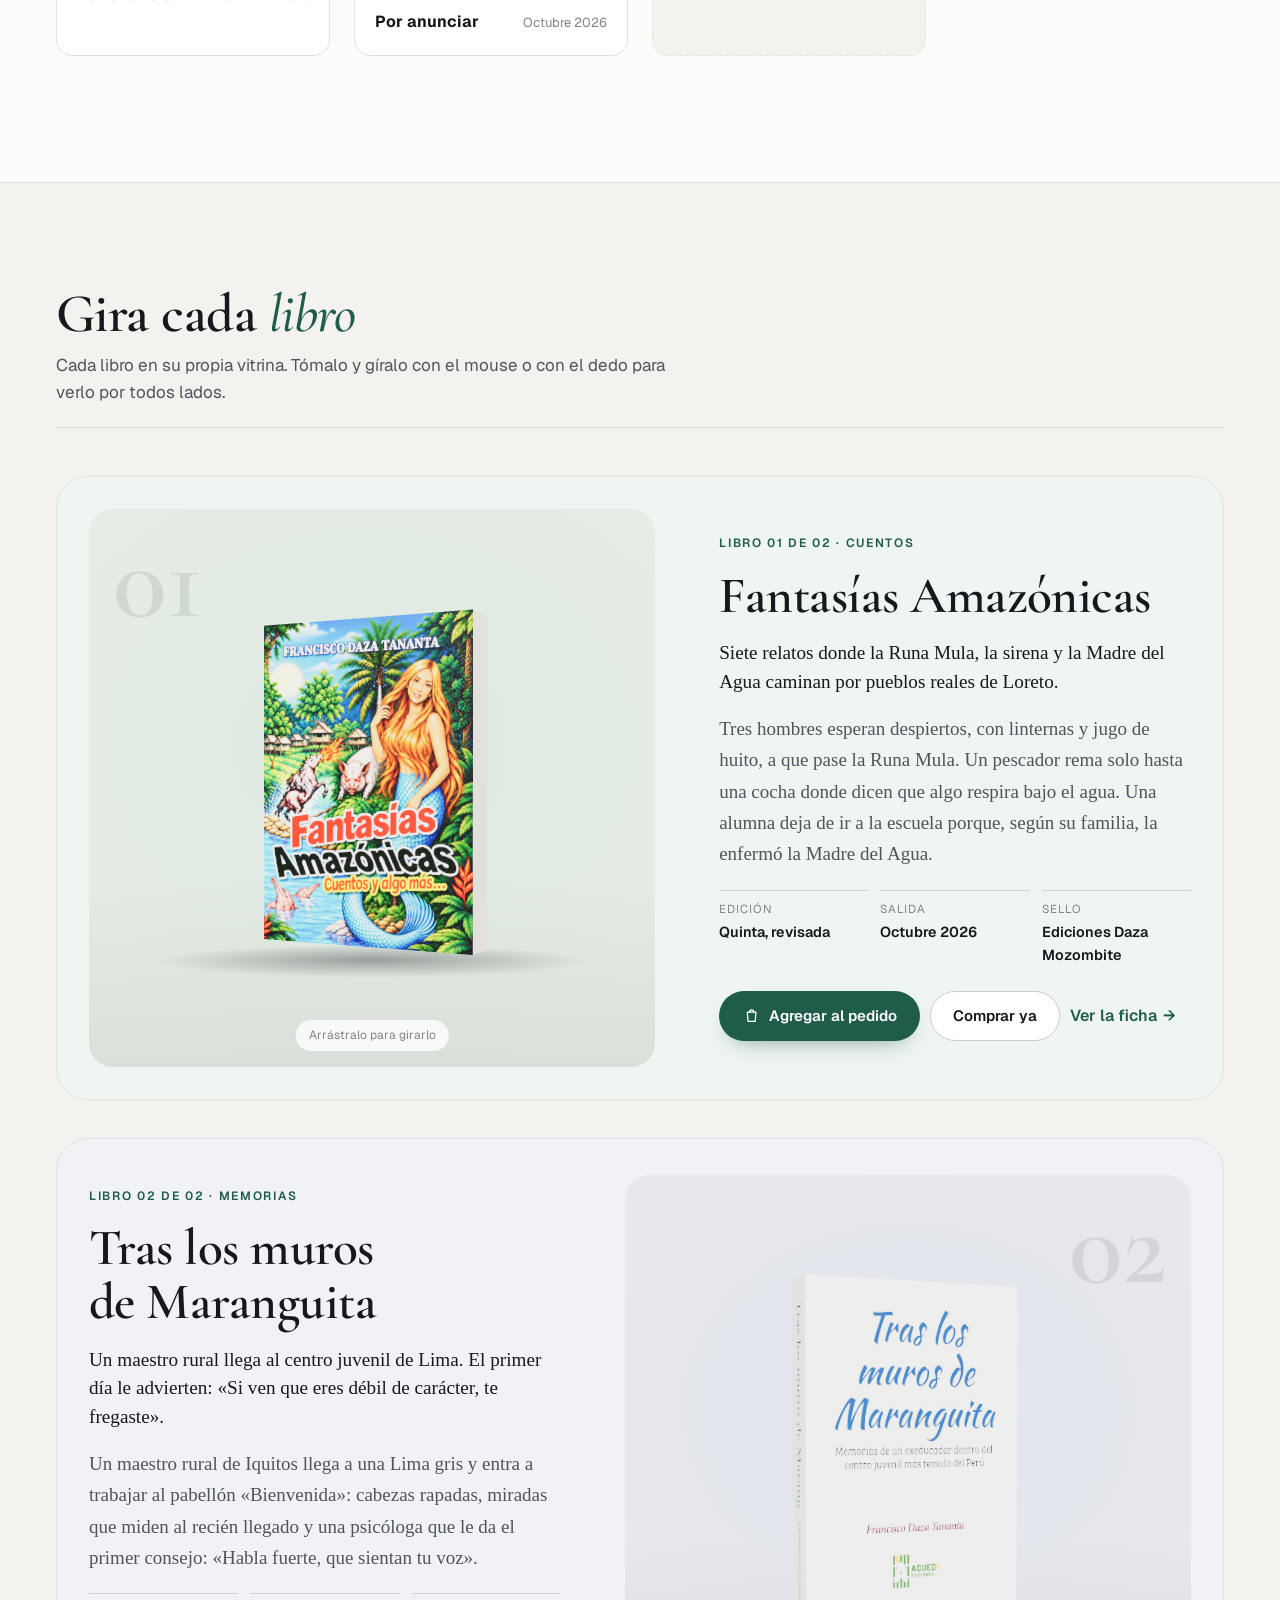
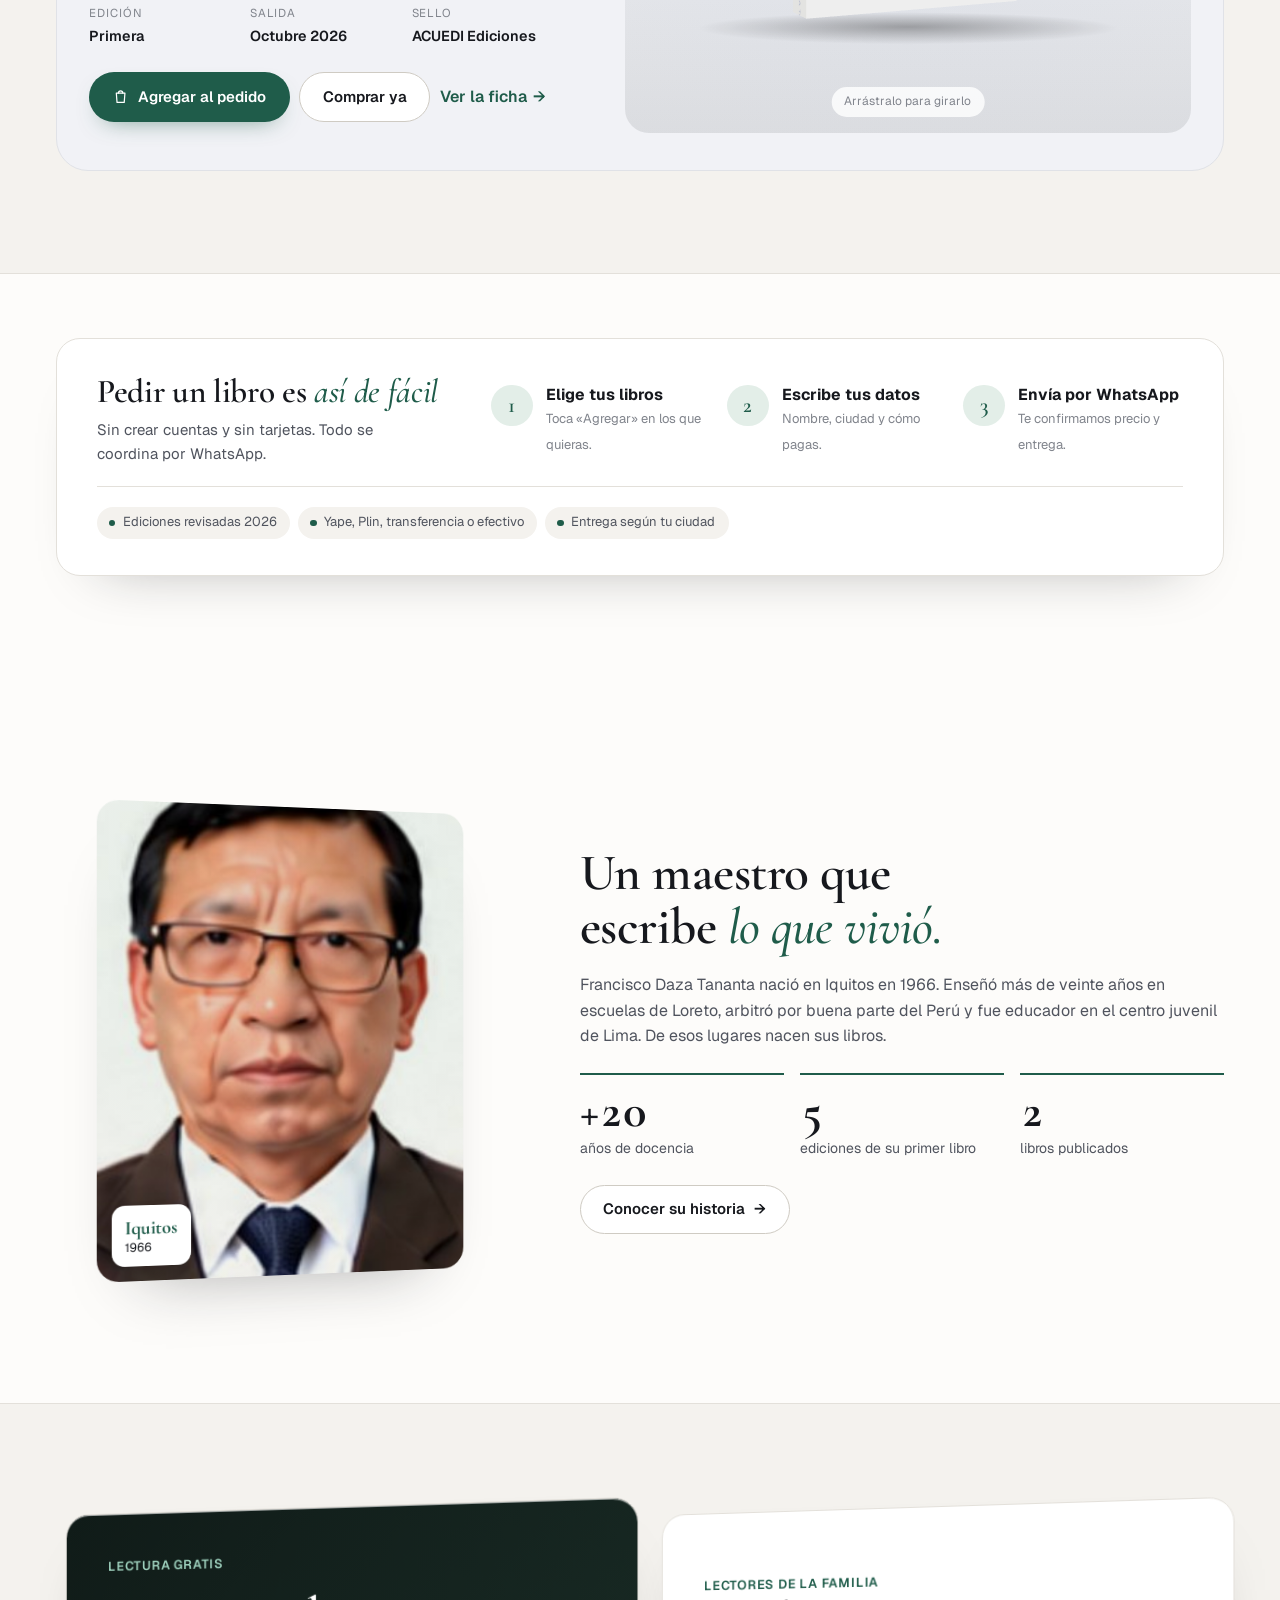
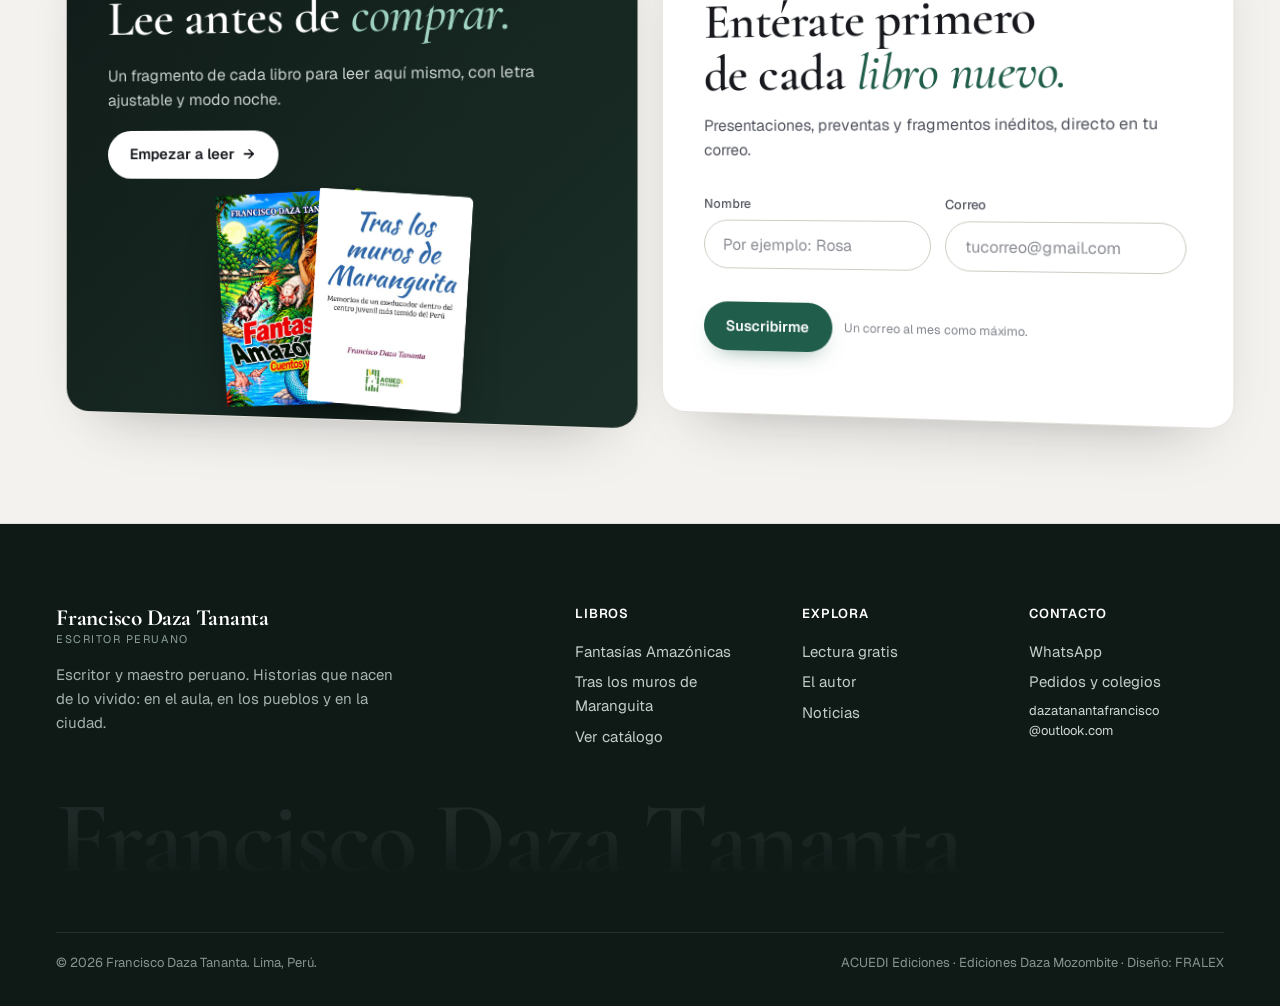
==== commit d6eab3e5: "Vitrina: cada libro en su propio recuadro con su libro 3D, color y número, alternando lados Co-Autho" ====
--- a/index.html
+++ b/index.html
@@ -104,11 +104,8 @@
 
   <section class="sec alt showcase" aria-labelledby="h-show">
     <div class="wrap">
-      <header class="sec-head" data-rv><div><h2 id="h-show">Gira cada <em>libro</em></h2><p class="lead">Baja despacio: el libro gira mientras te cuenta de qué trata. También puedes tomarlo y girarlo con el mouse o con el dedo.</p></div></header>
-      <div class="sc-grid">
-        <div class="sc-side"><div class="sc-stage-box"><div class="stage sc-stage" id="scStage"></div><span class="sc-count" id="scCount"></span><span class="sc-hint">Arrastra para girarlo</span></div></div>
-        <div class="sc-list" id="scList"></div>
-      </div>
+      <header class="sec-head" data-rv><div><h2 id="h-show">Gira cada <em>libro</em></h2><p class="lead">Cada libro en su propia vitrina. Tómalo y gíralo con el mouse o con el dedo para verlo por todos lados.</p></div></header>
+      <div class="sc-books" id="scList"></div>
     </div>
   </section>
 
--- a/assets/css/styles.css
+++ b/assets/css/styles.css
@@ -893,7 +893,7 @@
 }
 
 /* Autor: retrato más cuidado */
-.author{grid-template-columns:minmax(0,5fr) minmax(0,7fr)}
+@media (min-width:861px){.author{grid-template-columns:minmax(0,5fr) minmax(0,7fr)}}
 .author .ph{max-width:26rem;width:100%;justify-self:center;aspect-ratio:4/5;background:radial-gradient(120% 90% at 50% 20%,var(--acc-soft),var(--bg-2));box-shadow:0 40px 70px -50px var(--shadow)}
 .author .ph img{mix-blend-mode:multiply;object-position:50% 15%}
 :root[data-theme="dark"] .author .ph img{mix-blend-mode:normal}
@@ -976,3 +976,65 @@
 }
 .howto-sec{padding-top:clamp(2.5rem,5vw,4rem)}
 .wordmark{font-size:clamp(2.4rem,8vw,7.4rem)}
+
+/* ---------- Correcciones visuales ---------- */
+/* Títulos que suben palabra por palabra: sin recortar letras */
+.split .w{padding:0 .06em .16em 0;margin:0 -.06em -.16em 0}
+/* El libro 3D solo se muestra cuando ya está listo (sin parpadeo) */
+.stage:not(.gl-ready) .gl-book{visibility:hidden}
+.stage.gl-ready .book3d{opacity:0;pointer-events:none}
+.stage.gl-on:not(.gl-ready) .book3d{opacity:1}
+/* Barra de búsqueda fija del catálogo: fondo de vidrio para no mezclarse con las tarjetas */
+.toolbar{background:color-mix(in srgb,var(--surface) 88%,transparent);backdrop-filter:saturate(1.4) blur(14px);-webkit-backdrop-filter:saturate(1.4) blur(14px);box-shadow:0 18px 40px -28px var(--shadow)}
+/* Pie: el nombre grande siempre cabe y el botón de subir no tapa el texto */
+.wordmark{font-size:clamp(1.5rem,8vw,7.4rem)}
+@media (max-width:700px){
+  .totop{width:2.6rem;height:2.6rem;right:12px;bottom:calc(12px + env(safe-area-inset-bottom,0px))}
+  body.has-order .totop{bottom:calc(4.75rem + env(safe-area-inset-bottom,0px))}
+  .foot-bottom{padding-right:3.5rem}
+}
+/* Vitrina en celular: sin huecos vacíos */
+@media (max-width:900px){
+  .sc-item{min-height:0;align-content:start;padding-block:2.25rem 3.5rem;border-bottom:1px solid var(--line)}
+  .sc-item:last-child{border-bottom:0;min-height:55svh}
+  .sc-item h3{font-size:clamp(2rem,8vw,2.6rem)}
+}
+.toolbar{position:static}
+.pdp-media,.qv-media{overflow:hidden;position:relative}
+
+/* =====================================================================
+   VITRINA: un recuadro propio para cada libro
+   ===================================================================== */
+.sc-books{display:grid;gap:clamp(1.5rem,3vw,2.5rem)}
+.sc-book{display:grid;grid-template-columns:minmax(0,6fr) minmax(0,5fr);gap:clamp(2rem,5vw,4.5rem);align-items:center;padding:clamp(1.25rem,2.5vw,2rem);border-radius:calc(var(--r-panel) + 8px);background:color-mix(in srgb,var(--tint,var(--acc-soft)) 45%,var(--surface));border:1px solid color-mix(in srgb,var(--tint,var(--line)) 70%,var(--line))}
+.sc-book.rev{grid-template-columns:minmax(0,5fr) minmax(0,6fr)}
+.sc-book.rev .sc-stage-box{order:2}
+.sc-book .sc-stage-box{height:clamp(26rem,62vh,36rem);min-height:0;background:radial-gradient(90% 75% at 50% 42%,color-mix(in srgb,var(--tint,var(--acc-soft)) 95%,#fff),color-mix(in srgb,var(--tint,var(--bg-2)) 60%,var(--bg-2)) 80%);border:0}
+.sc-book .sc-stage{width:52%;max-width:19rem;height:84%}
+.sc-num{position:absolute;left:1.5rem;top:1rem;font-family:var(--f-display);font-weight:600;font-size:clamp(4rem,9vw,7rem);line-height:1;color:color-mix(in srgb,var(--fg) 9%,transparent);pointer-events:none;z-index:0}
+.sc-book.rev .sc-num{left:auto;right:1.5rem}
+.sc-book .sc-hint{bottom:1rem}
+.sc-txt{display:grid;gap:1rem;align-content:center;padding-block:1rem}
+.sc-txt .kicker{font-size:.75rem;font-weight:600;letter-spacing:.14em;text-transform:uppercase;color:var(--acc-tx)}
+.sc-txt h3{font-size:clamp(2.2rem,4vw,3.4rem)}
+.sc-txt .hook{font-family:var(--f-read);font-size:1.2rem;line-height:1.5}
+.sc-txt .syn{color:var(--fg-2);max-width:54ch}
+.sc-txt dl{display:grid;grid-template-columns:repeat(3,minmax(0,1fr));gap:.75rem;margin:.25rem 0}
+.sc-txt dl div{border-top:1px solid color-mix(in srgb,var(--fg) 15%,transparent);padding-top:.6rem}
+.sc-txt dt{font-size:.72rem;color:var(--fg-3);text-transform:uppercase;letter-spacing:.08em}
+.sc-txt dd{margin:.15rem 0 0;font-weight:600;font-size:.9rem}
+.sc-txt .ctas{display:flex;flex-wrap:wrap;gap:.6rem;align-items:center;margin-top:.25rem}
+:root[data-theme="dark"] .sc-book{background:color-mix(in srgb,var(--tint,#2a3a33) 10%,var(--surface));border-color:var(--line)}
+:root[data-theme="dark"] .sc-book .sc-stage-box{background:radial-gradient(90% 75% at 50% 42%,color-mix(in srgb,var(--tint,#2a3a33) 30%,var(--bg-3)),var(--bg-2) 80%)}
+@media (prefers-color-scheme:dark){
+  :root:not([data-theme="light"]) .sc-book{background:color-mix(in srgb,var(--tint,#2a3a33) 10%,var(--surface));border-color:var(--line)}
+  :root:not([data-theme="light"]) .sc-book .sc-stage-box{background:radial-gradient(90% 75% at 50% 42%,color-mix(in srgb,var(--tint,#2a3a33) 30%,var(--bg-3)),var(--bg-2) 80%)}
+}
+@media (max-width:900px){
+  .sc-book,.sc-book.rev{grid-template-columns:1fr;gap:1.25rem;padding:12px 12px 1.5rem}
+  .sc-book.rev .sc-stage-box{order:0}
+  .sc-book .sc-stage-box{height:22rem}
+  .sc-book .sc-stage{width:50%;height:82%}
+  .sc-txt{padding:0 .5rem}
+  .sc-txt dl{grid-template-columns:1fr 1fr}
+}
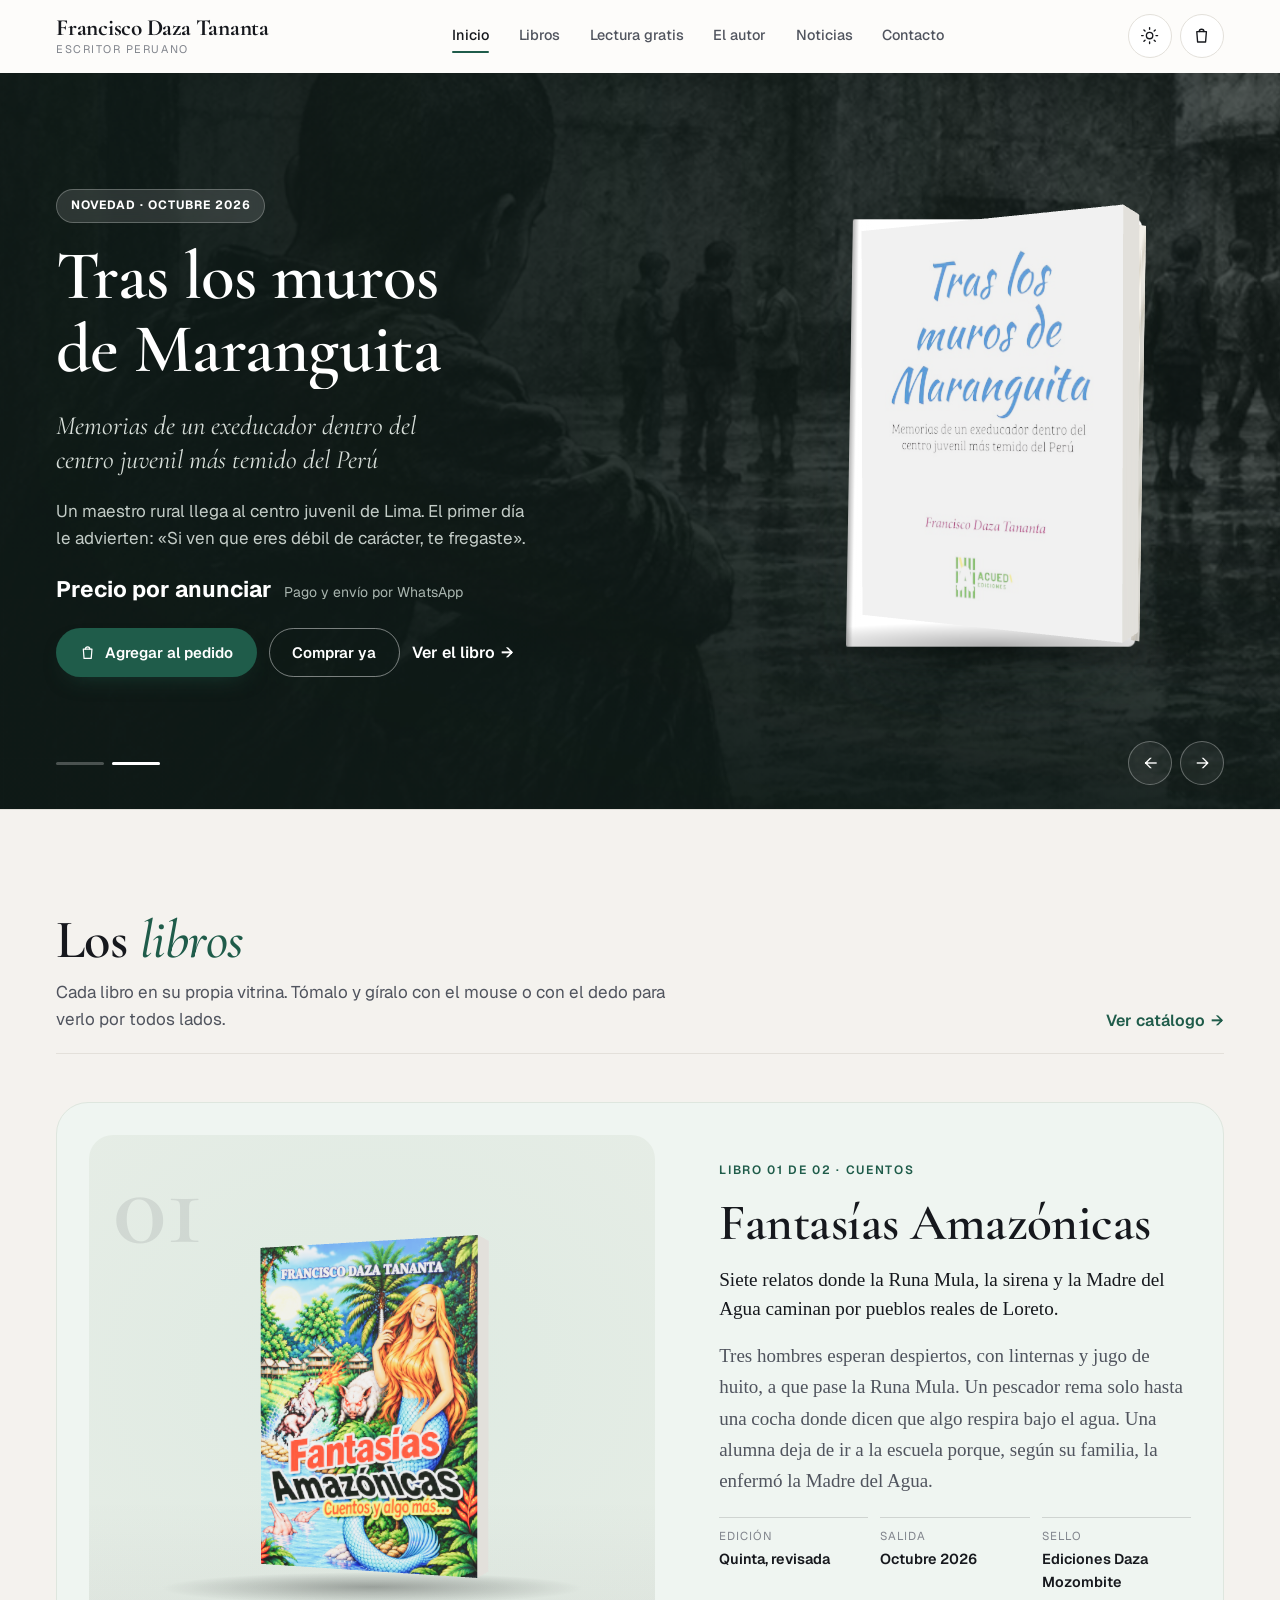
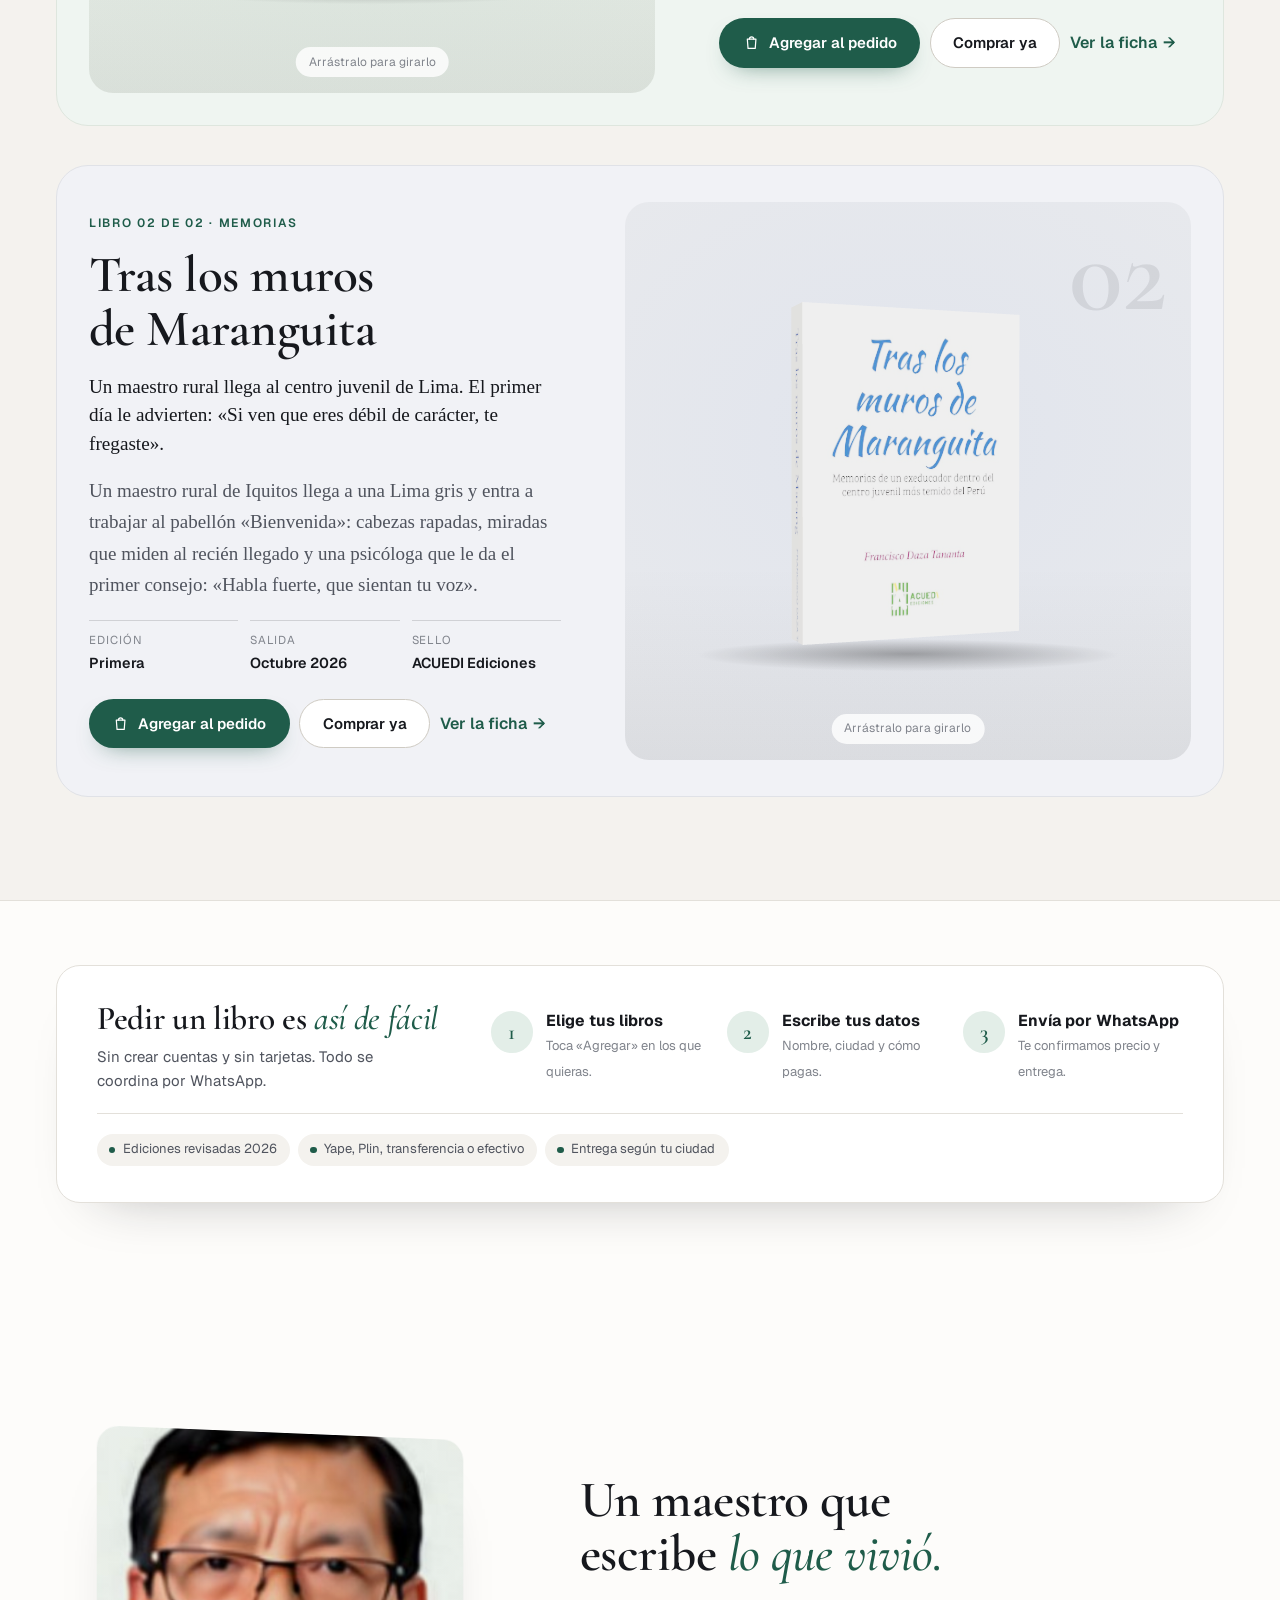
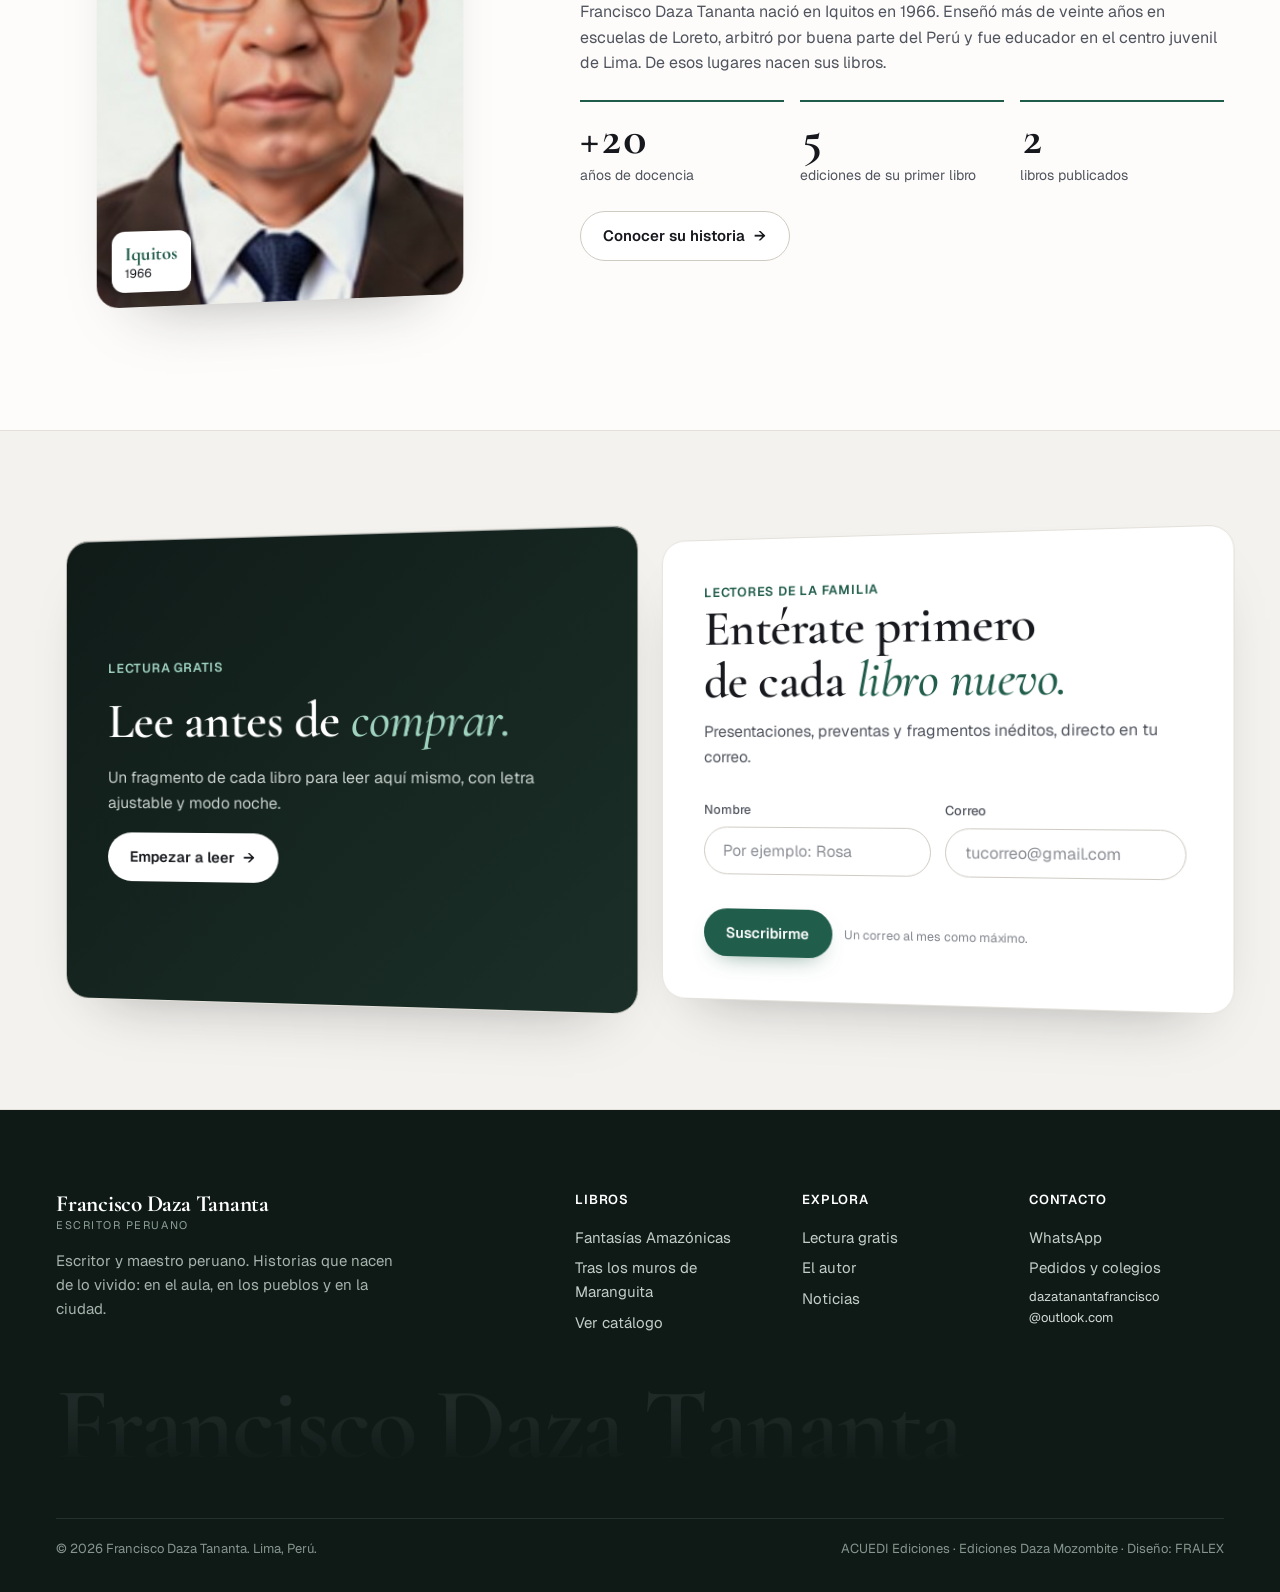
==== commit ee92b8e5: "Portada más limpia: sin franja de aviso, sin estantería repetida, sin portadas repetidas en Lectura " ====
--- a/index.html
+++ b/index.html
@@ -18,7 +18,6 @@
 </head>
 <body data-page="inicio">
 <div id="topSentinel" style="position:absolute;top:0;height:1px;width:1px"></div>
-<div class="notice">Novedad: <b>Tras los muros de Maranguita</b> llega en octubre de 2026. <a href="libro.html#tras-los-muros-de-maranguita">Conócelo</a></div>
 <header class="nav">
   <div class="wrap">
     <a class="logo" href="index.html"><b>Francisco Daza Tananta</b><span>Escritor peruano</span></a>
@@ -93,18 +92,9 @@
     <div class="hero-ctrl"><div class="wrap"><div class="prog" id="heroProg"></div><div class="arrows"><button type="button" id="heroPrev" aria-label="Anterior">←</button><button type="button" id="heroNext" aria-label="Siguiente">→</button></div></div></div>
   </section>
 
-  <section class="sec" id="libros" aria-labelledby="h-libros">
+  <section class="sec alt showcase" id="libros" aria-labelledby="h-show">
     <div class="wrap">
-      <header class="sec-head" data-rv><div><h2 id="h-libros">Los <em>libros</em></h2><p class="lead">Toda la obra del autor en un solo lugar. Desliza para ver cada título.</p></div>
-        <div class="sh-tools"><div class="shelf-nav"><button type="button" class="icon-btn" id="shelfPrev" aria-label="Libros anteriores">←</button><button type="button" class="icon-btn" id="shelfNext" aria-label="Más libros">→</button></div><a class="link" href="libros.html">Ver catálogo <span class="ar">→</span></a></div></header>
-      <div class="shelf" id="homeShelf" tabindex="0" aria-label="Estantería de libros"></div>
-      <div class="shelf-bar" aria-hidden="true"><i id="shelfBar"></i></div>
-    </div>
-  </section>
-
-  <section class="sec alt showcase" aria-labelledby="h-show">
-    <div class="wrap">
-      <header class="sec-head" data-rv><div><h2 id="h-show">Gira cada <em>libro</em></h2><p class="lead">Cada libro en su propia vitrina. Tómalo y gíralo con el mouse o con el dedo para verlo por todos lados.</p></div></header>
+      <header class="sec-head" data-rv><div><h2 id="h-show">Los <em>libros</em></h2><p class="lead">Cada libro en su propia vitrina. Tómalo y gíralo con el mouse o con el dedo para verlo por todos lados.</p></div><div class="sh-tools"><a class="link" href="libros.html">Ver catálogo <span class="ar">→</span></a></div></header>
       <div class="sc-books" id="scList"></div>
     </div>
   </section>
@@ -148,7 +138,6 @@
           <p>Un fragmento de cada libro para leer aquí mismo, con letra ajustable y modo noche.</p>
           <div class="ctas"><a class="btn btn-light" href="leer.html">Empezar a leer <span class="ar">→</span></a></div>
         </div>
-        <div class="fan" id="homeFan" aria-hidden="true"></div>
       </div>
       <div class="subscribe" data-rv data-d="1">
         <div><p class="kicker">Lectores de la familia</p><h2>Entérate primero de cada <em>libro nuevo.</em></h2><p class="muted" style="margin-top:.75rem">Presentaciones, preventas y fragmentos inéditos, directo en tu correo.</p></div>
--- a/assets/css/styles.css
+++ b/assets/css/styles.css
@@ -1038,3 +1038,4 @@
   .sc-txt{padding:0 .5rem}
   .sc-txt dl{grid-template-columns:1fr 1fr}
 }
+.duo .band{grid-template-rows:1fr;align-content:center}.duo .band .txt{padding-bottom:clamp(1.75rem,4vw,2.75rem)}
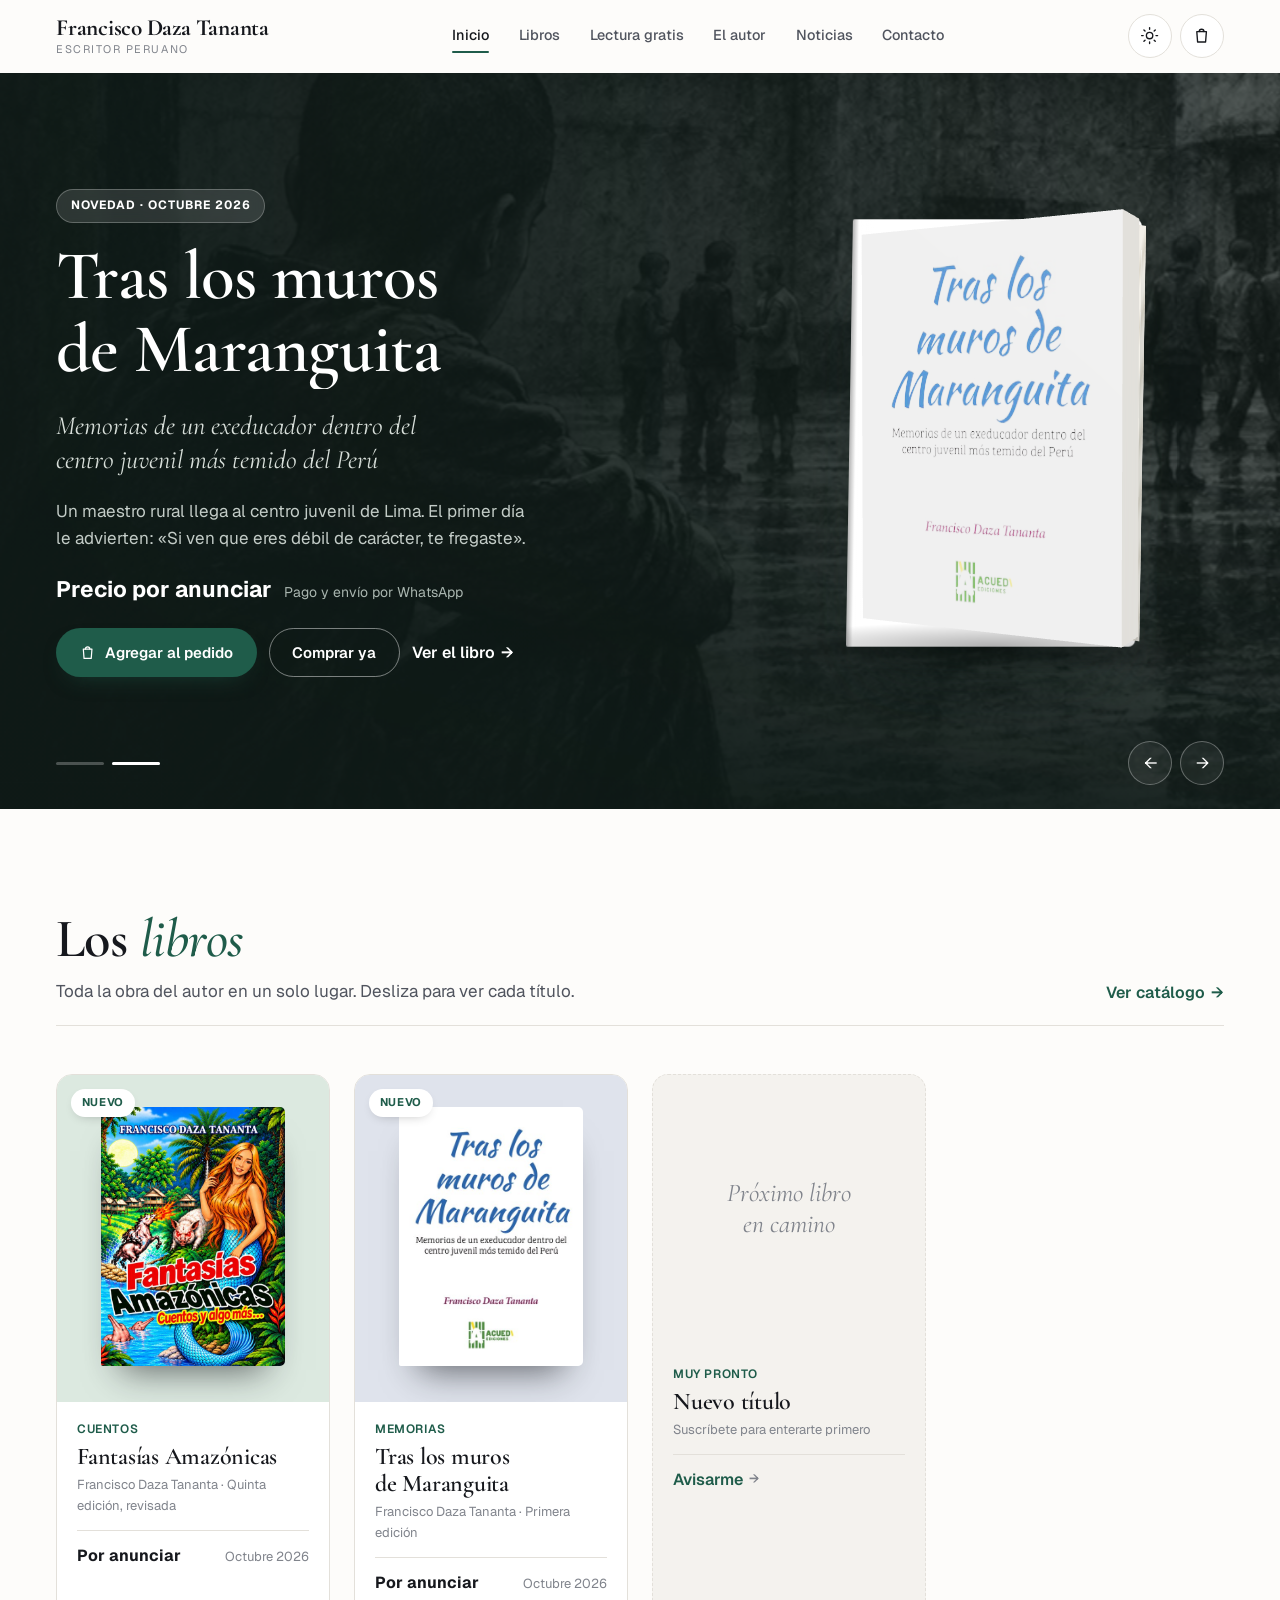
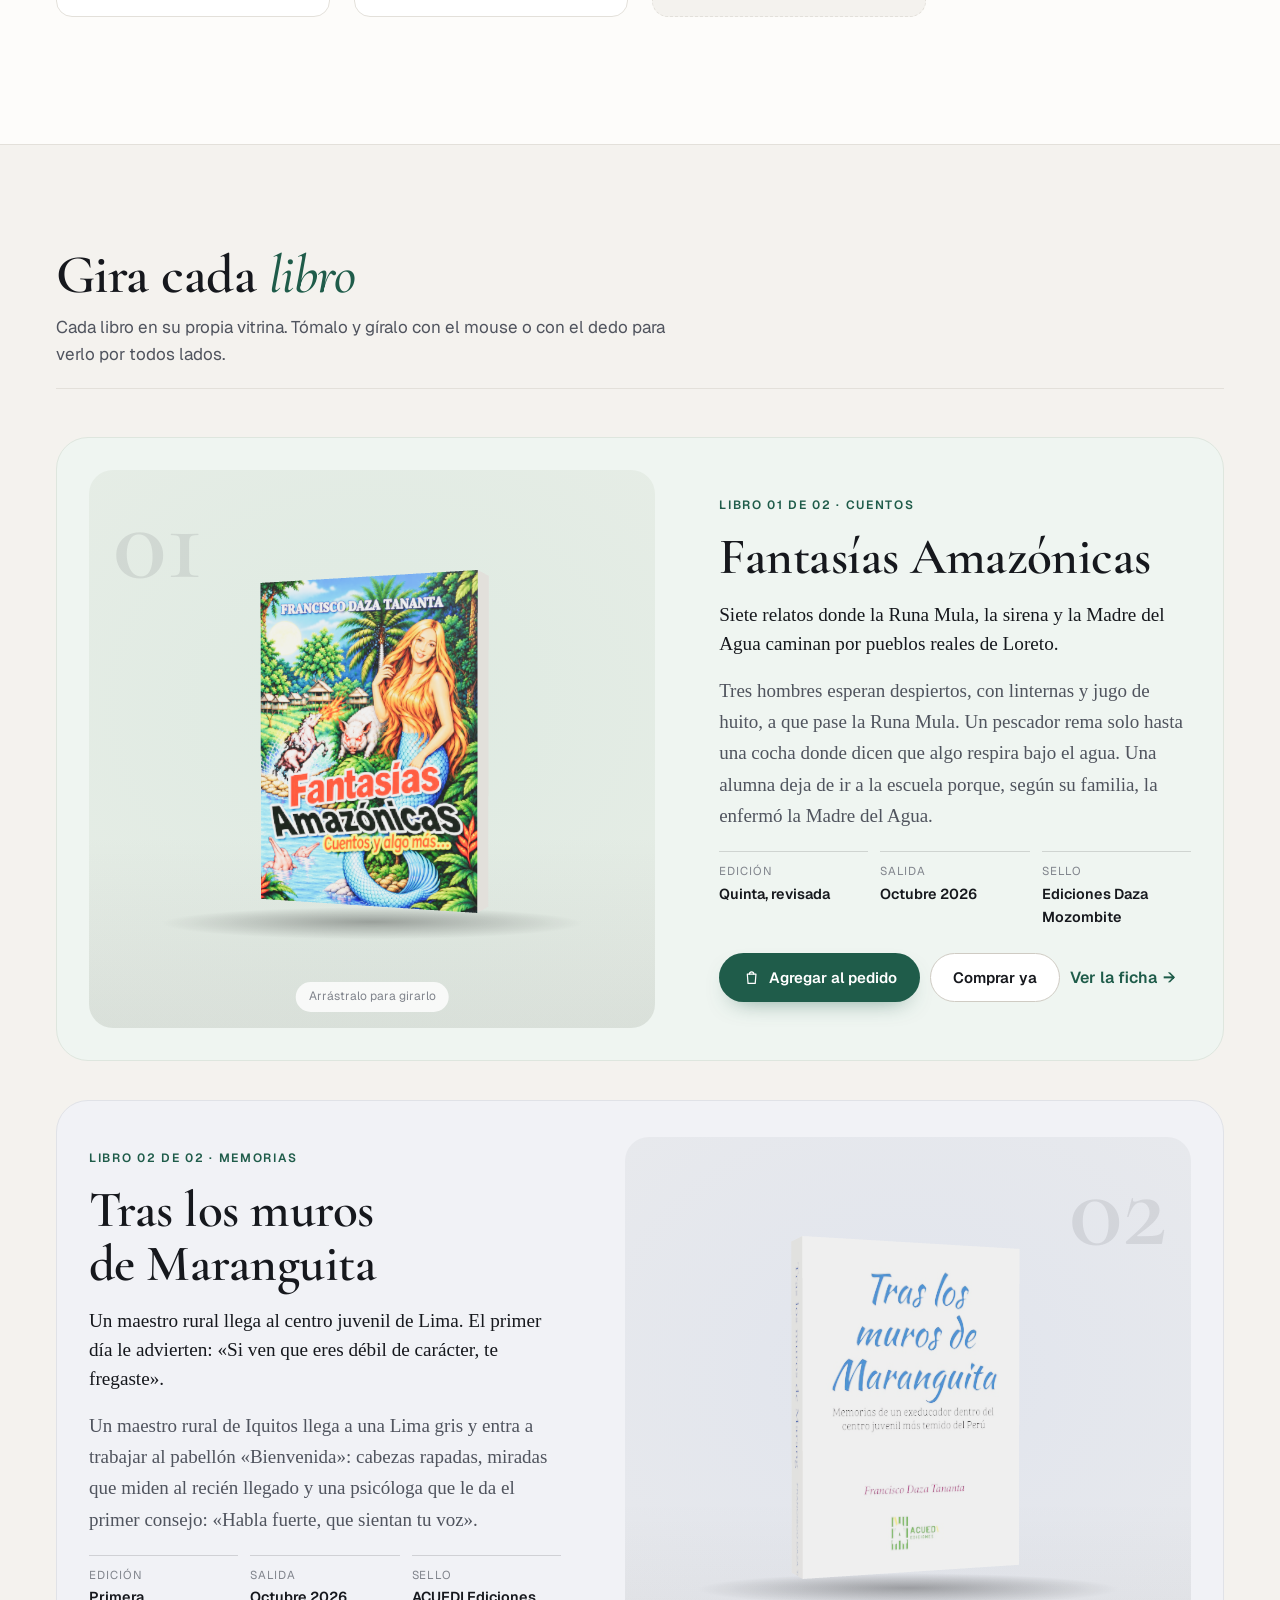
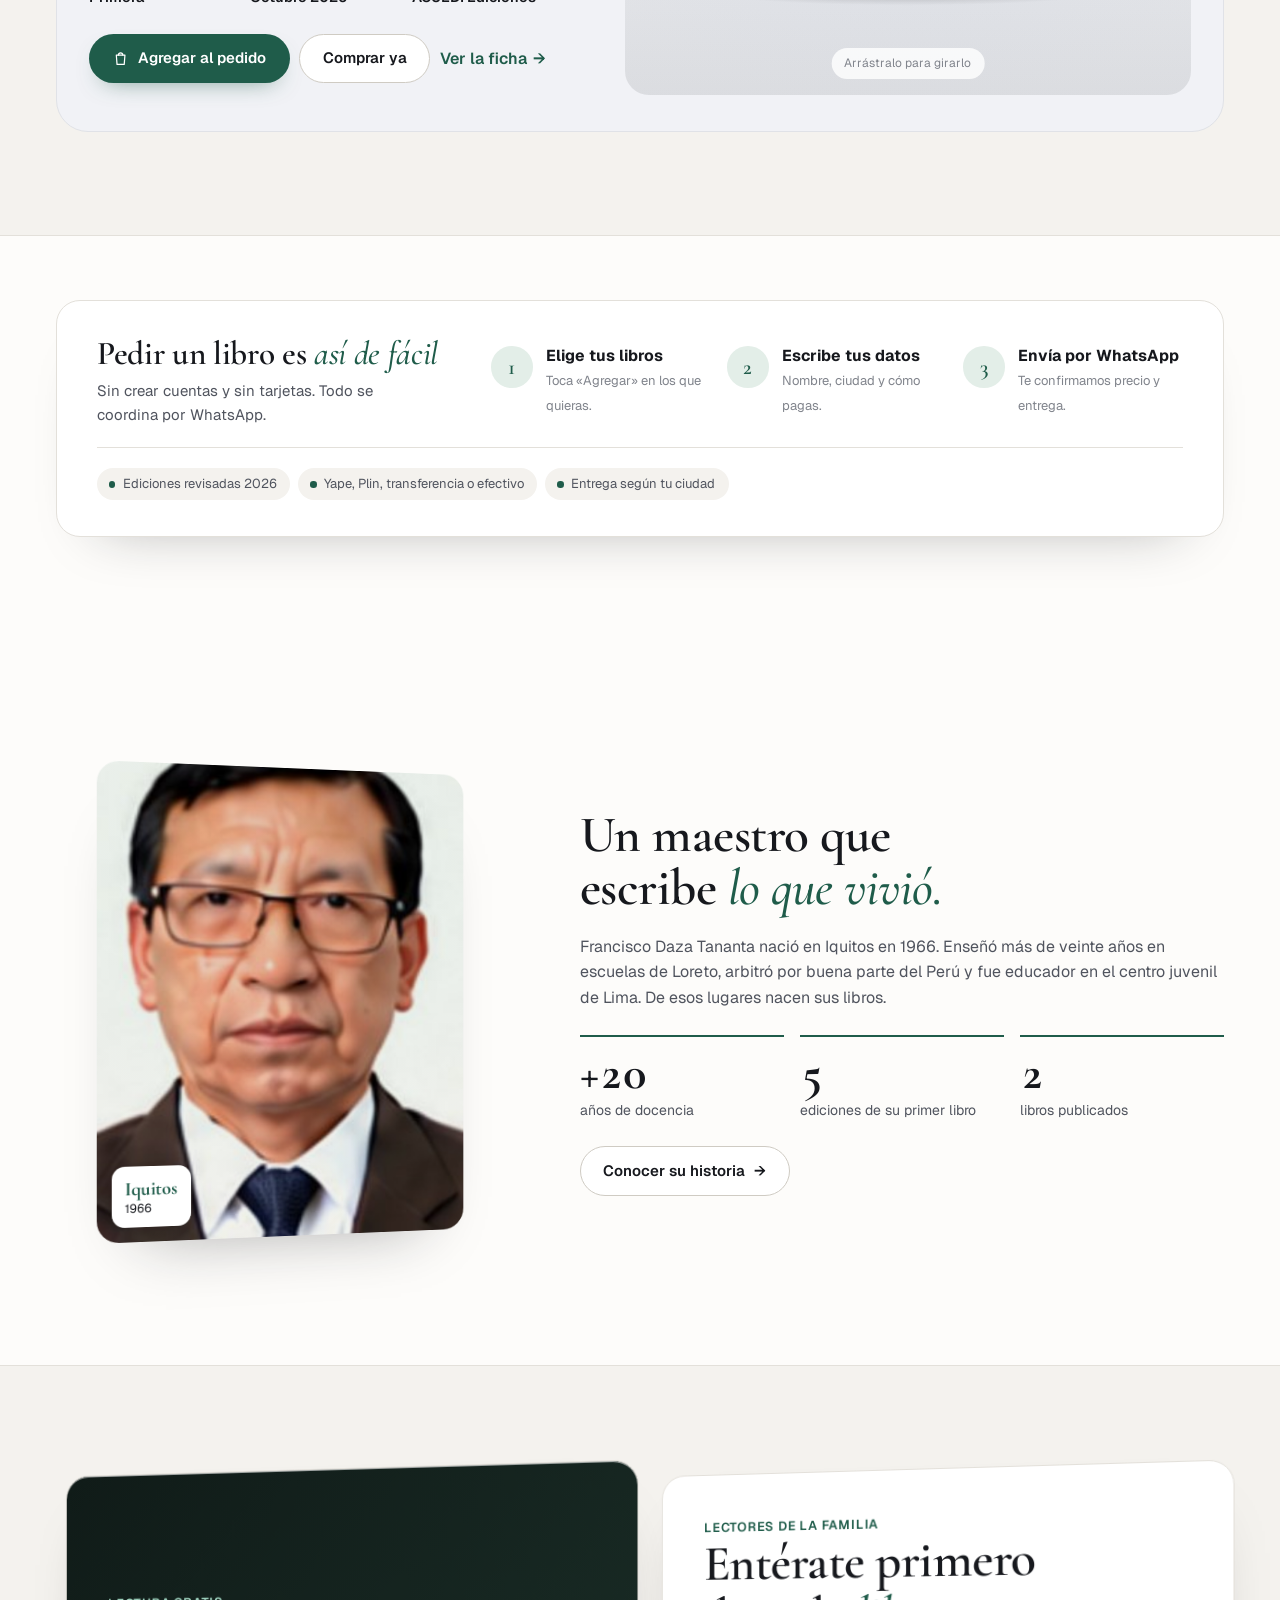
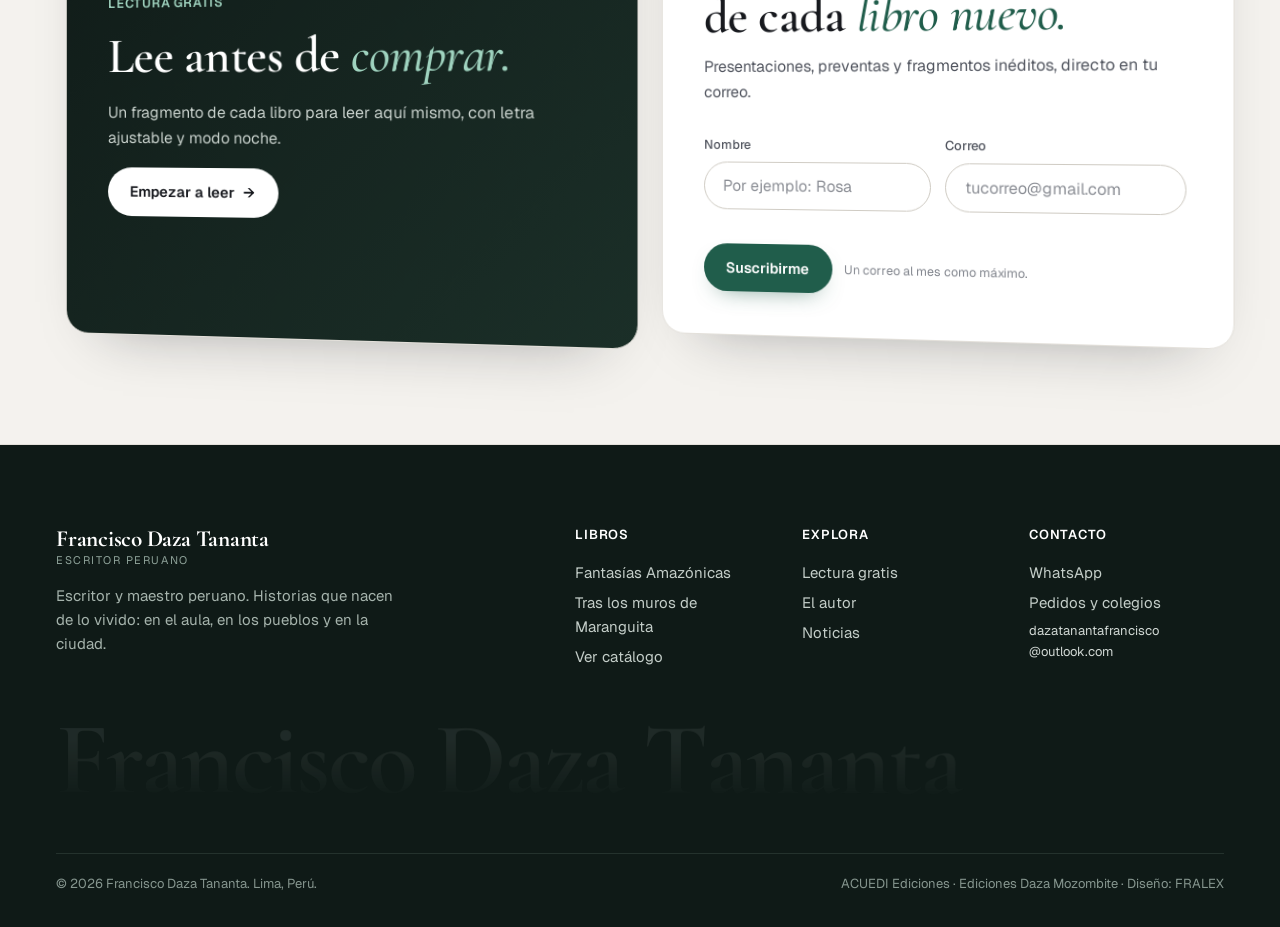
==== commit 5ff5207b: "Vuelve la estantería Los libros en la portada; la vitrina recupera el título Gira cada libro Co-Auth" ====
--- a/index.html
+++ b/index.html
@@ -92,9 +92,18 @@
     <div class="hero-ctrl"><div class="wrap"><div class="prog" id="heroProg"></div><div class="arrows"><button type="button" id="heroPrev" aria-label="Anterior">←</button><button type="button" id="heroNext" aria-label="Siguiente">→</button></div></div></div>
   </section>
 
-  <section class="sec alt showcase" id="libros" aria-labelledby="h-show">
+  <section class="sec" id="libros" aria-labelledby="h-libros">
     <div class="wrap">
-      <header class="sec-head" data-rv><div><h2 id="h-show">Los <em>libros</em></h2><p class="lead">Cada libro en su propia vitrina. Tómalo y gíralo con el mouse o con el dedo para verlo por todos lados.</p></div><div class="sh-tools"><a class="link" href="libros.html">Ver catálogo <span class="ar">→</span></a></div></header>
+      <header class="sec-head" data-rv><div><h2 id="h-libros">Los <em>libros</em></h2><p class="lead">Toda la obra del autor en un solo lugar. Desliza para ver cada título.</p></div>
+        <div class="sh-tools"><div class="shelf-nav"><button type="button" class="icon-btn" id="shelfPrev" aria-label="Libros anteriores">←</button><button type="button" class="icon-btn" id="shelfNext" aria-label="Más libros">→</button></div><a class="link" href="libros.html">Ver catálogo <span class="ar">→</span></a></div></header>
+      <div class="shelf" id="homeShelf" tabindex="0" aria-label="Estantería de libros"></div>
+      <div class="shelf-bar" aria-hidden="true"><i id="shelfBar"></i></div>
+    </div>
+  </section>
+
+  <section class="sec alt showcase" aria-labelledby="h-show">
+    <div class="wrap">
+      <header class="sec-head" data-rv><div><h2 id="h-show">Gira cada <em>libro</em></h2><p class="lead">Cada libro en su propia vitrina. Tómalo y gíralo con el mouse o con el dedo para verlo por todos lados.</p></div></header>
       <div class="sc-books" id="scList"></div>
     </div>
   </section>
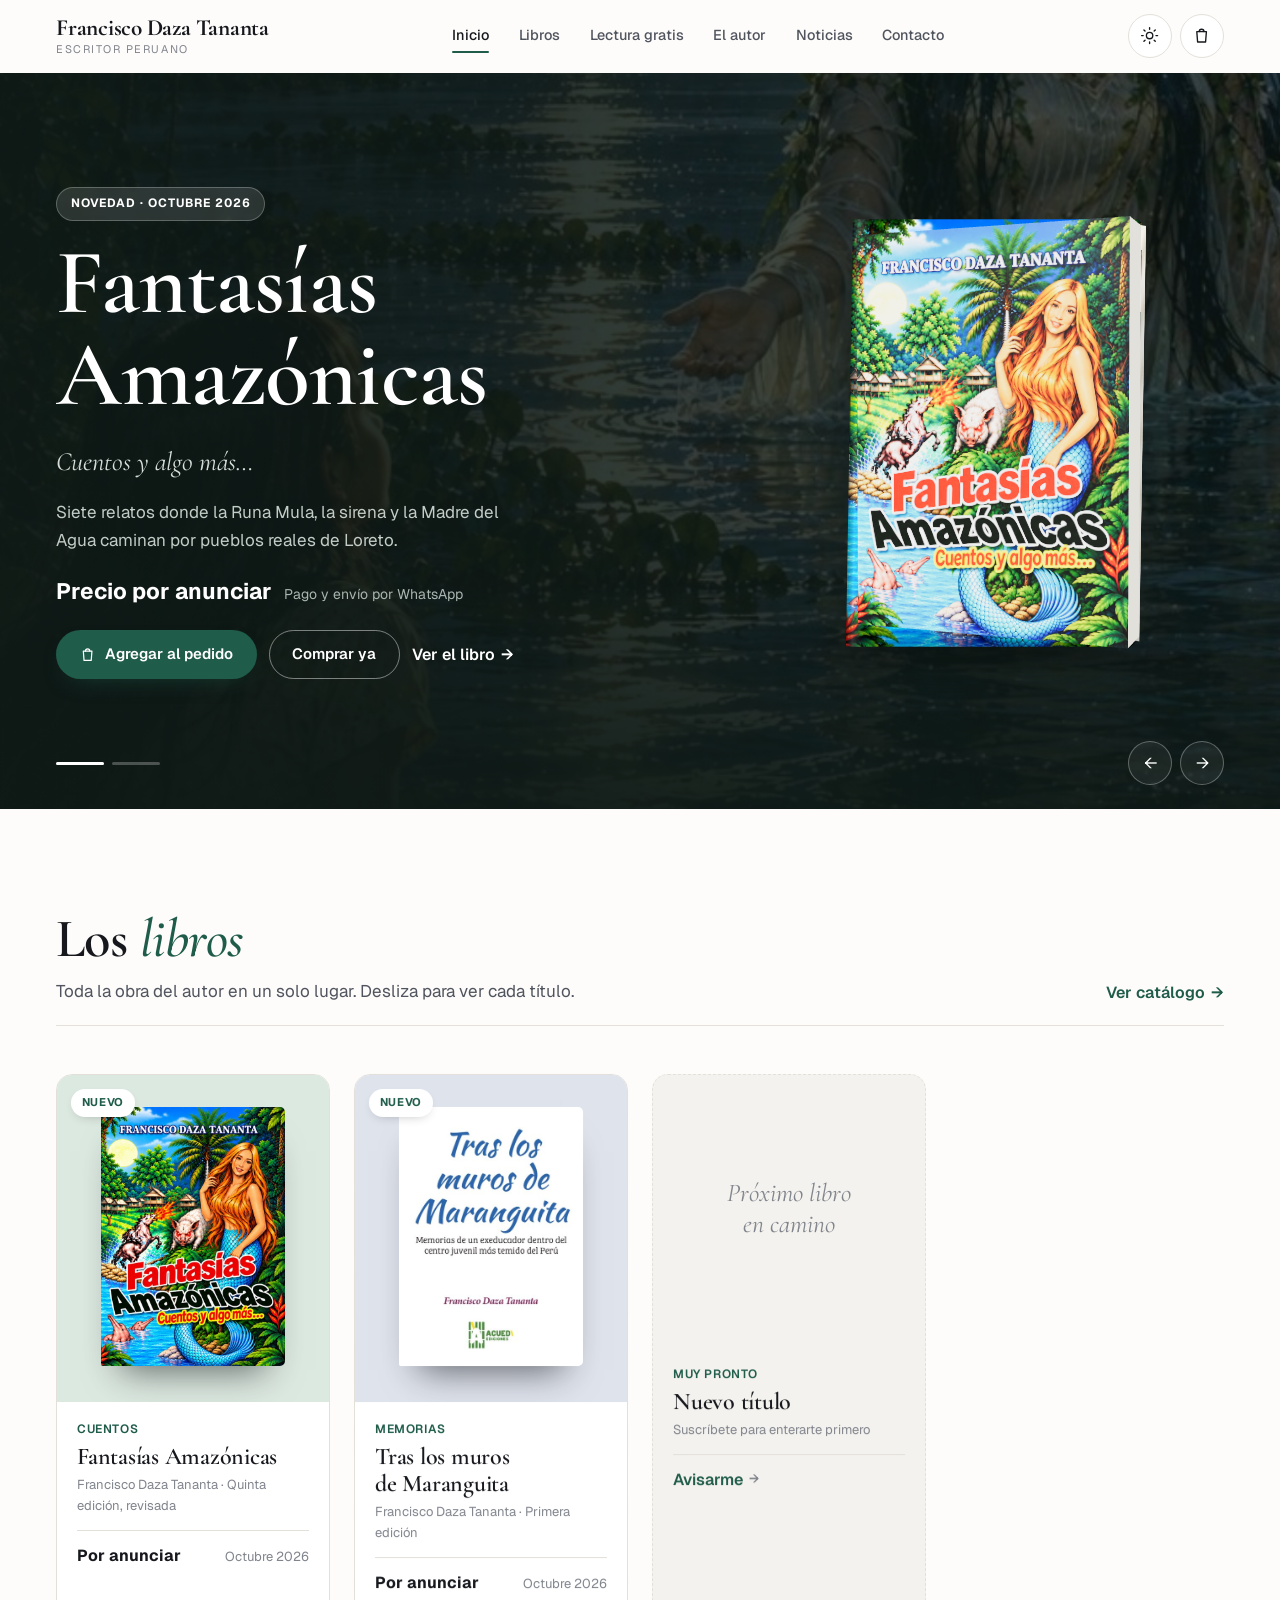
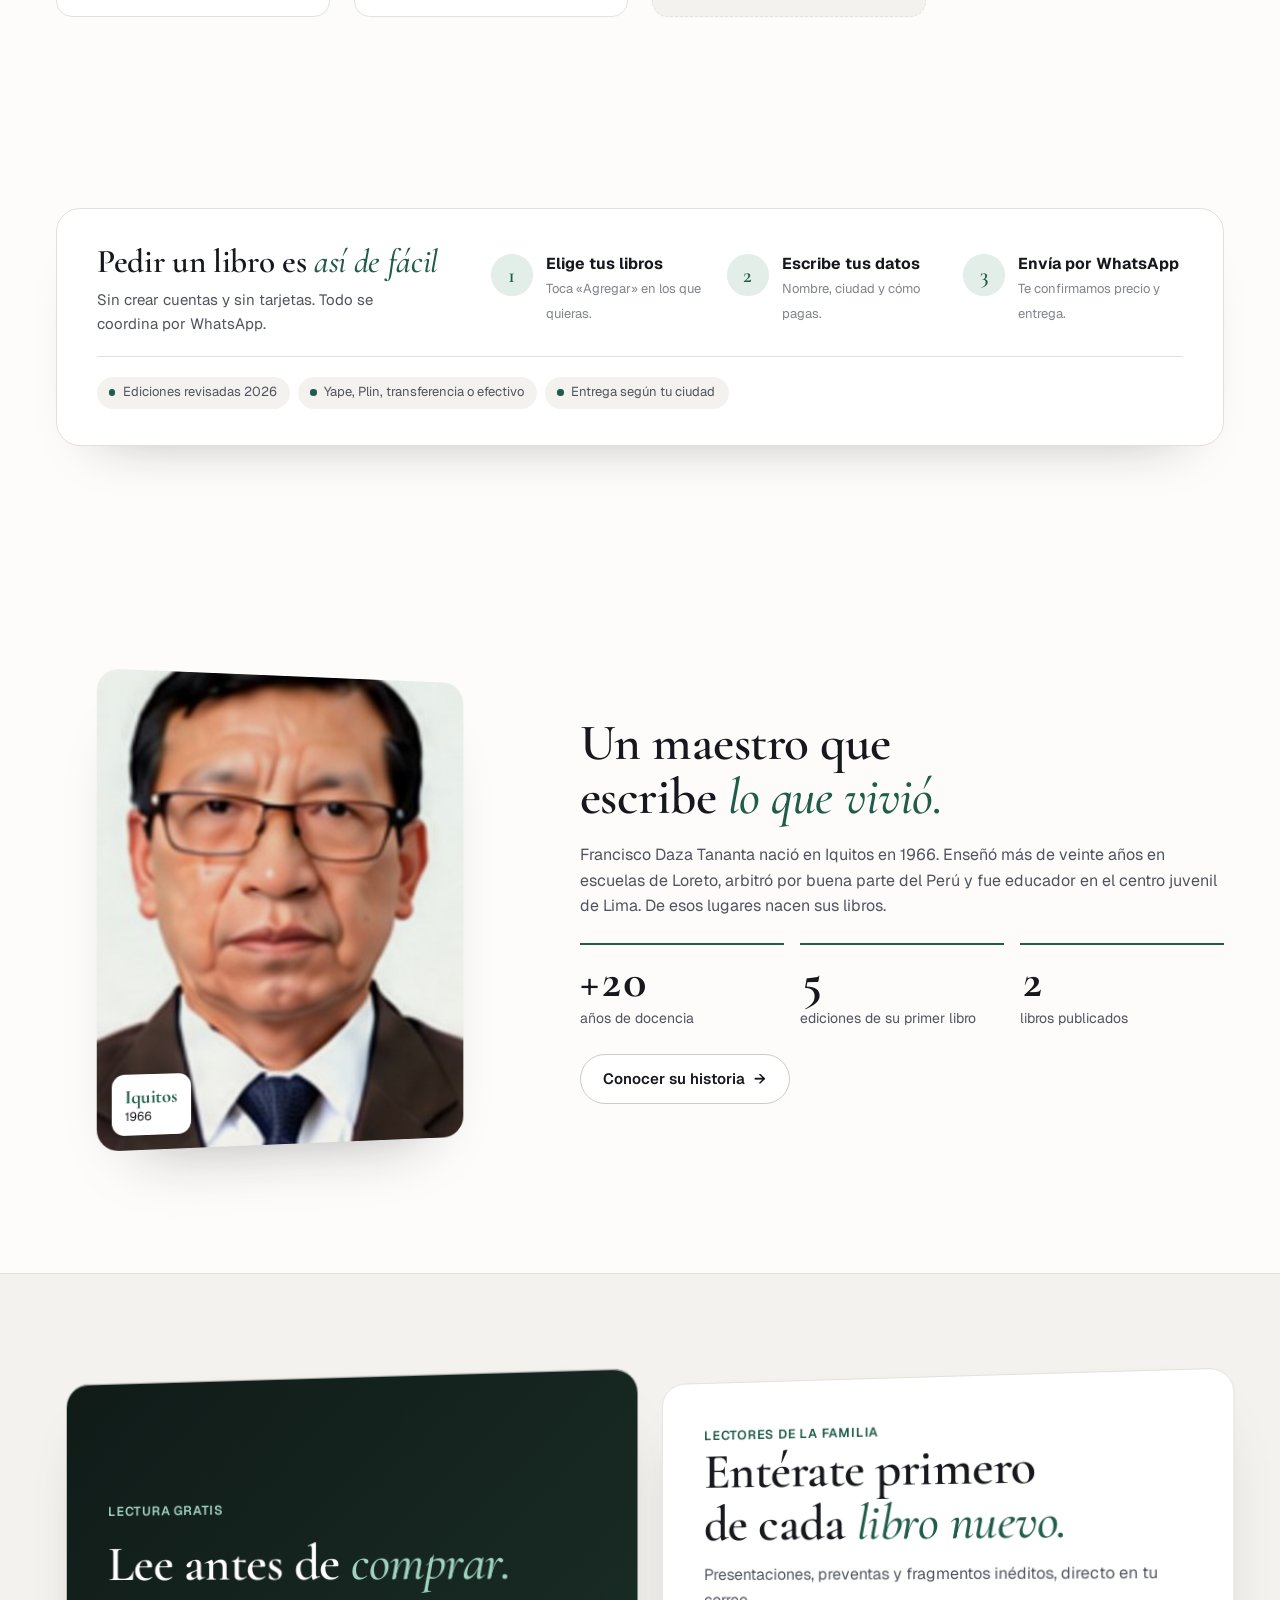
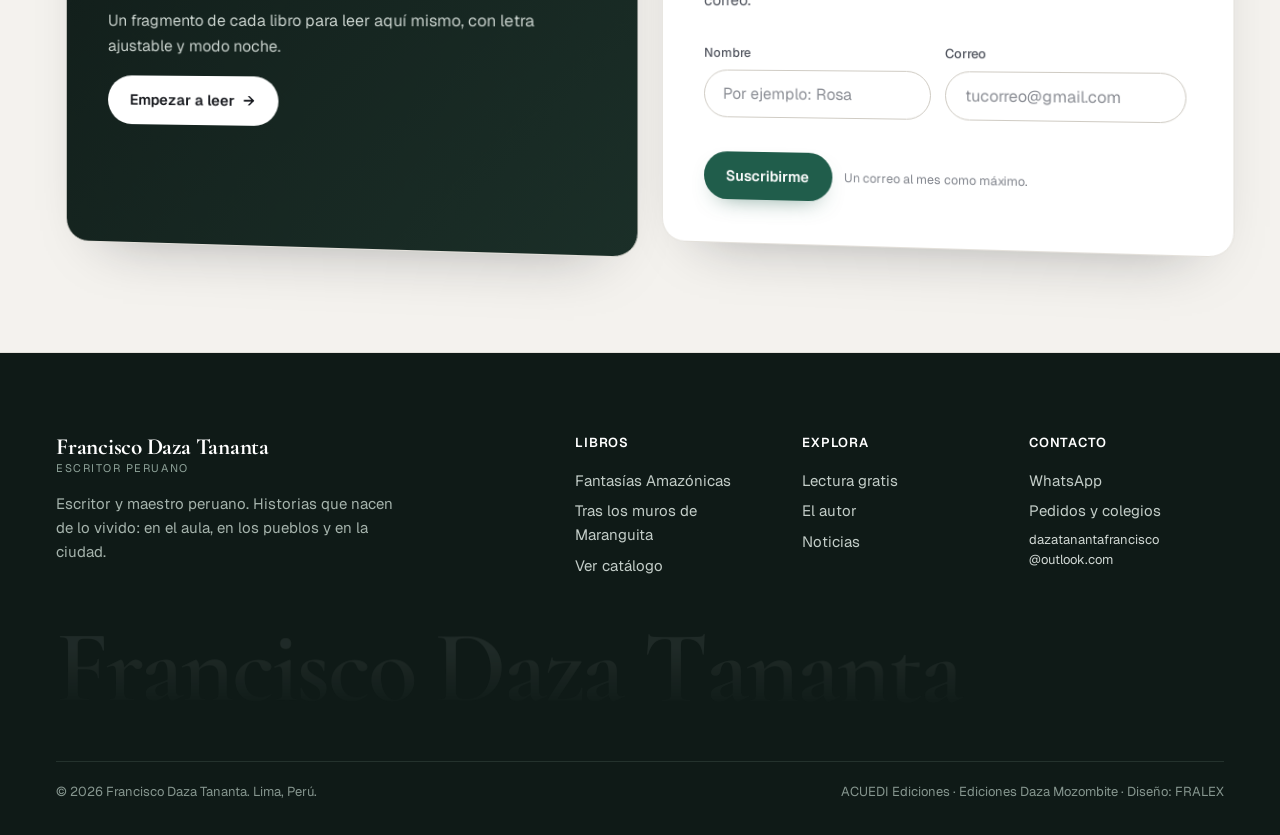
==== commit e3a95ace: "Gira cada libro pasa de la portada a la página Libros (catálogo) Co-Authored-By: Claude Opus 5.5 <no" ====
--- a/index.html
+++ b/index.html
@@ -101,13 +101,6 @@
     </div>
   </section>
 
-  <section class="sec alt showcase" aria-labelledby="h-show">
-    <div class="wrap">
-      <header class="sec-head" data-rv><div><h2 id="h-show">Gira cada <em>libro</em></h2><p class="lead">Cada libro en su propia vitrina. Tómalo y gíralo con el mouse o con el dedo para verlo por todos lados.</p></div></header>
-      <div class="sc-books" id="scList"></div>
-    </div>
-  </section>
-
   <section class="sec howto-sec" aria-label="Cómo pedir">
     <div class="wrap">
       <div class="howto" data-rv>
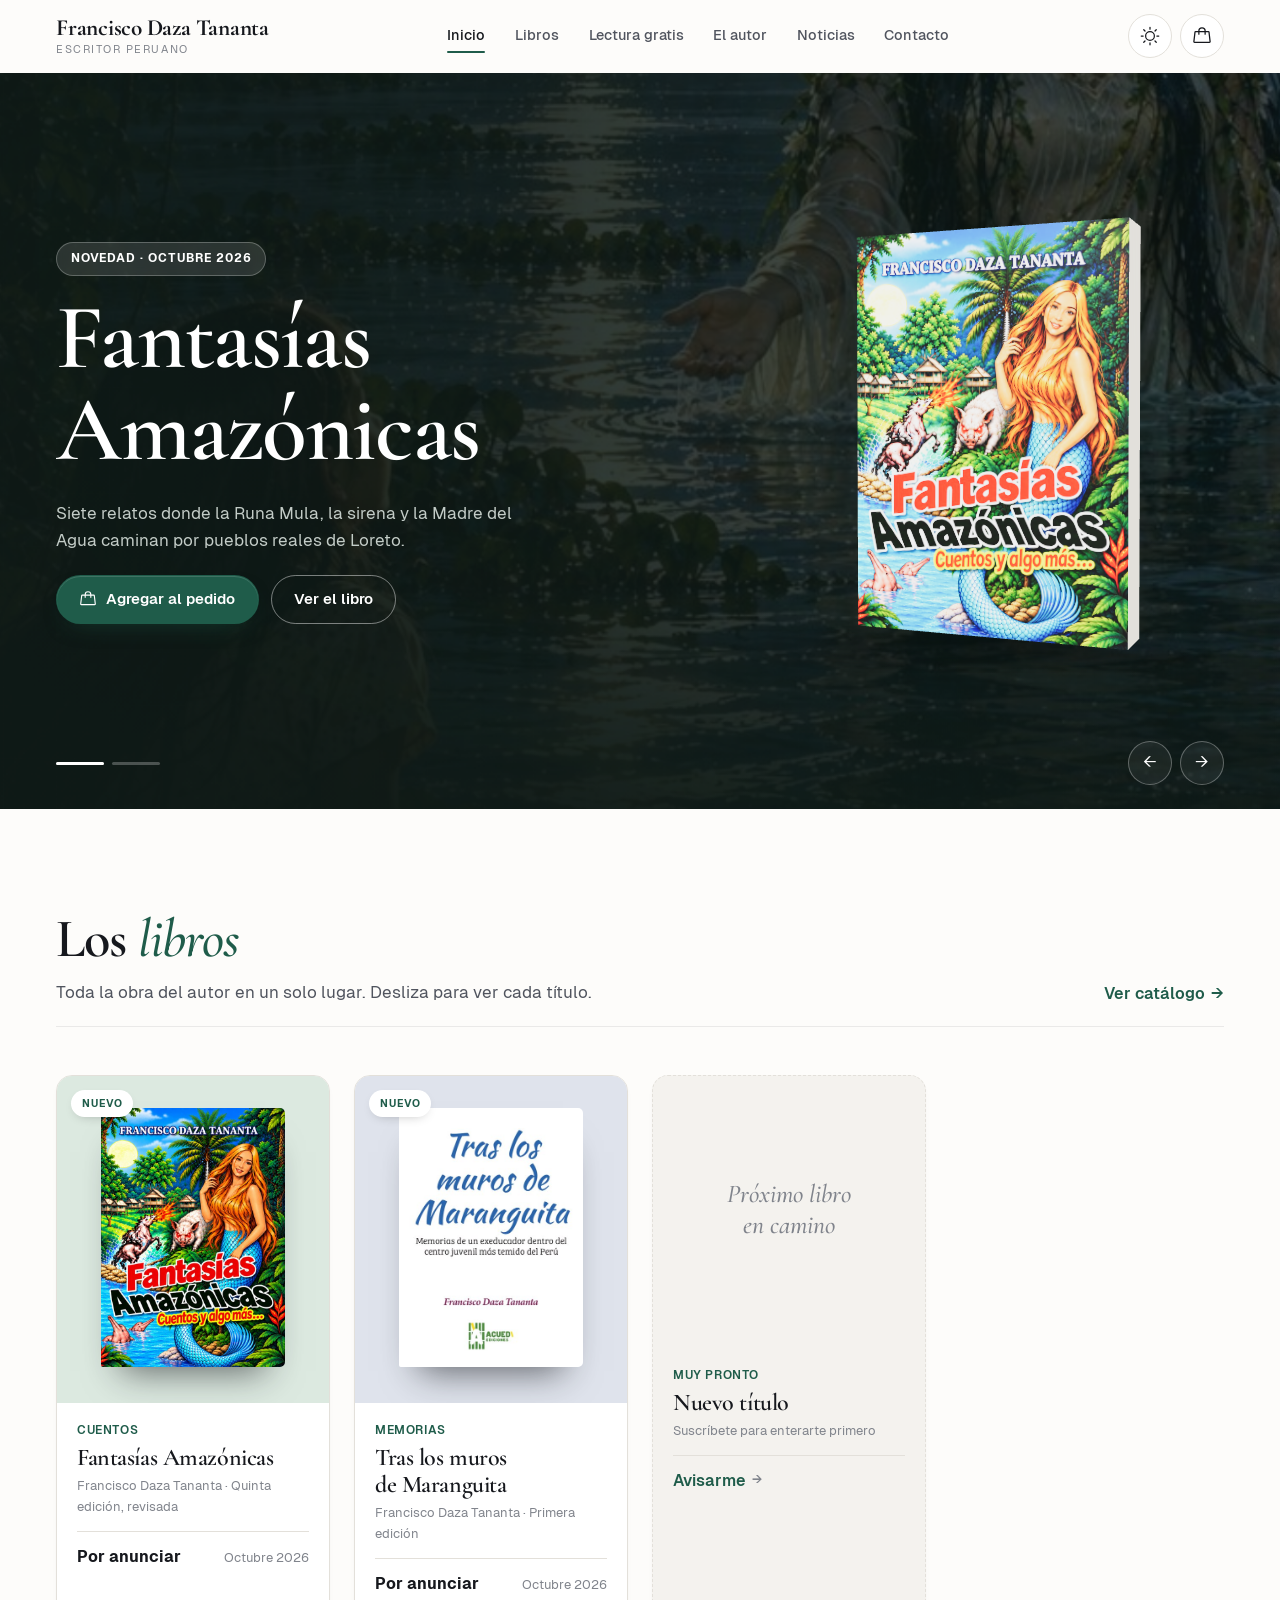
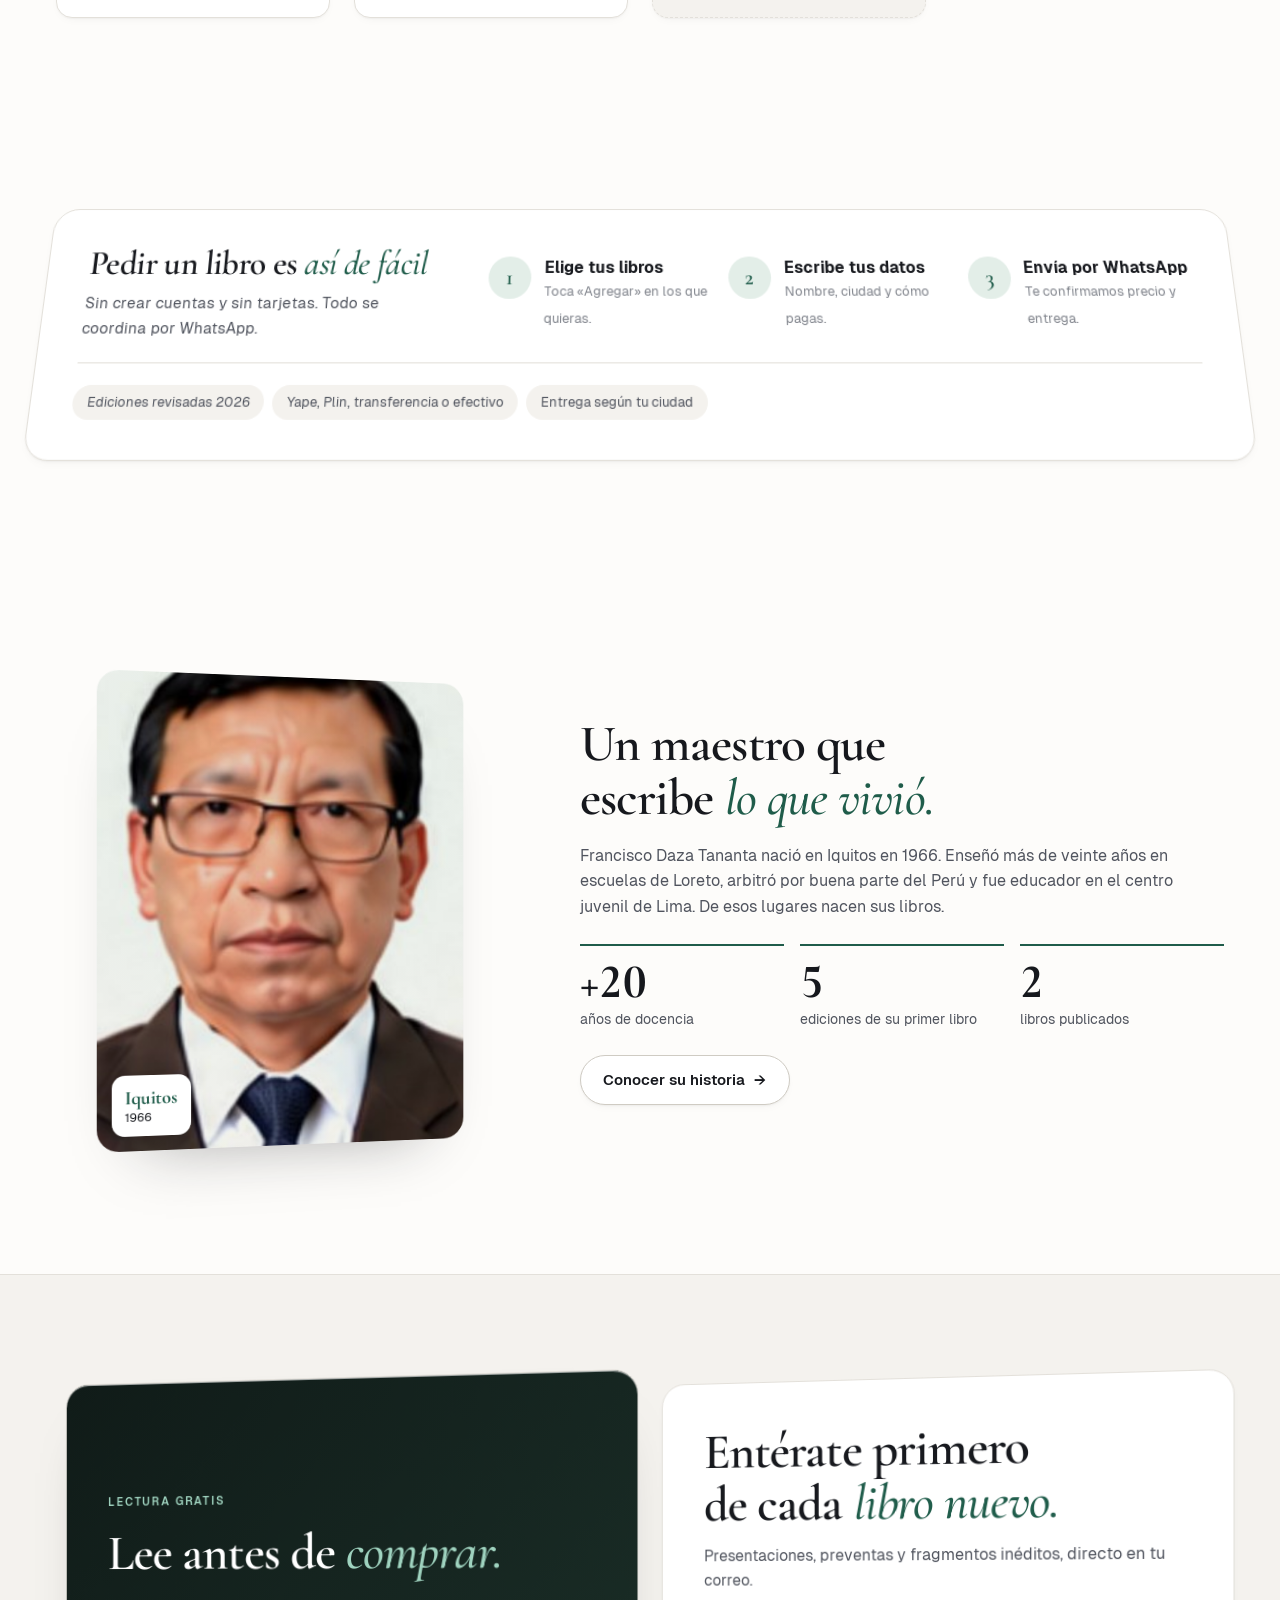
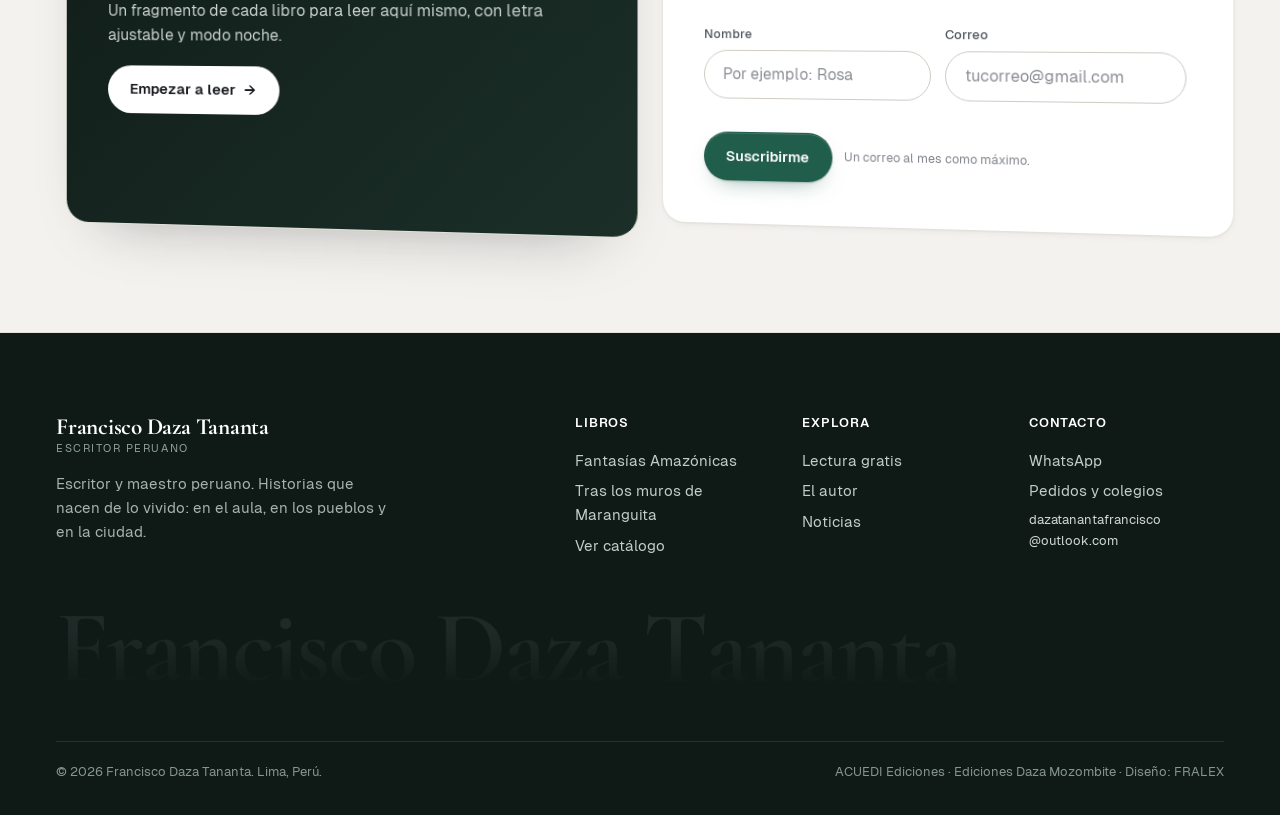
==== commit e4e16386: "Taste: tipografías alojadas en la web, íconos Phosphor, portada con menos texto, sin numeraciones ni" ====
--- a/index.html
+++ b/index.html
@@ -9,9 +9,9 @@
 <meta property="og:description" content="Web oficial del escritor peruano Francisco Daza Tananta: su historia, sus libros y cómo conseguirlos.">
 <meta property="og:image" content="assets/img/francisco-daza-tananta.jpg">
 <link rel="icon" href="data:image/svg+xml,%3Csvg xmlns='http://www.w3.org/2000/svg' viewBox='0 0 64 64'%3E%3Crect width='64' height='64' rx='14' fill='%231F5C4A'/%3E%3Ctext x='32' y='44' font-family='Georgia' font-size='34' font-style='italic' fill='white' text-anchor='middle'%3EF%3C/text%3E%3C/svg%3E">
-<link rel="preconnect" href="https://fonts.googleapis.com">
-<link rel="preconnect" href="https://fonts.gstatic.com" crossorigin>
-<link rel="stylesheet" href="https://fonts.googleapis.com/css2?family=Cormorant+Garamond:ital,wght@0,500;0,600;0,700;1,500;1,600&family=EB+Garamond:ital,wght@0,400;1,400&family=Geist:wght@400;500;600;700&display=swap">
+<link rel="preload" href="assets/fonts/cormorant-garamond-latin-600-normal.woff2" as="font" type="font/woff2" crossorigin>
+<link rel="preload" href="assets/fonts/Geist-Regular.woff2" as="font" type="font/woff2" crossorigin>
+<link rel="stylesheet" href="assets/css/fonts.css">
 <link rel="stylesheet" href="assets/css/styles.css">
 <script>try{var t=localStorage.getItem("fdt-tema");if(t)document.documentElement.setAttribute("data-theme",t);if(sessionStorage.getItem("fdt-pase")){document.documentElement.classList.add("pase-in");sessionStorage.removeItem("fdt-pase");}}catch(e){}</script>
 <meta name="page" content="inicio">
@@ -23,16 +23,16 @@
     <a class="logo" href="index.html"><b>Francisco Daza Tananta</b><span>Escritor peruano</span></a>
     <nav class="menu" aria-label="Principal"><a href="index.html" aria-current="page">Inicio</a><a href="libros.html">Libros</a><a href="leer.html">Lectura gratis</a><a href="autor.html">El autor</a><a href="noticias.html">Noticias</a><a href="contacto.html">Contacto</a></nav>
     <div class="tools">
-      <button class="icon-btn theme-btn" type="button" data-theme-toggle aria-label="Cambiar entre modo claro y oscuro"><svg class="sun" viewBox="0 0 24 24" fill="none" stroke="currentColor" stroke-width="1.7" stroke-linecap="round"><circle cx="12" cy="12" r="4"/><path d="M12 2v2M12 20v2M4.9 4.9l1.4 1.4M17.7 17.7l1.4 1.4M2 12h2M20 12h2M4.9 19.1l1.4-1.4M17.7 6.3l1.4-1.4"/></svg><svg class="moon" viewBox="0 0 24 24" fill="none" stroke="currentColor" stroke-width="1.7" stroke-linecap="round" stroke-linejoin="round"><path d="M20 14.5A8 8 0 1 1 9.5 4a6.5 6.5 0 0 0 10.5 10.5z"/></svg></button>
-      <button class="icon-btn" type="button" data-open-drawer="bag" aria-label="Ver mi pedido"><svg viewBox="0 0 24 24" fill="none" stroke="currentColor" stroke-width="1.7" stroke-linecap="round" stroke-linejoin="round"><path d="M6 7h12l-1 13H7L6 7z"/><path d="M9 7a3 3 0 0 1 6 0"/></svg><span class="count" id="bagCount">0</span></button>
-      <button class="icon-btn burger" type="button" data-open-drawer="menu" aria-label="Abrir menú"><svg viewBox="0 0 24 24" fill="none" stroke="currentColor" stroke-width="1.8" stroke-linecap="round"><path d="M4 7h16M4 12h16M4 17h10"/></svg></button>
+      <button class="icon-btn theme-btn" type="button" data-theme-toggle aria-label="Cambiar entre modo claro y oscuro"><svg class="sun" aria-hidden="true" viewBox="0 0 256 256" fill="currentColor"><path d="M120,40V16a8,8,0,0,1,16,0V40a8,8,0,0,1-16,0Zm72,88a64,64,0,1,1-64-64A64.07,64.07,0,0,1,192,128Zm-16,0a48,48,0,1,0-48,48A48.05,48.05,0,0,0,176,128ZM58.34,69.66A8,8,0,0,0,69.66,58.34l-16-16A8,8,0,0,0,42.34,53.66Zm0,116.68-16,16a8,8,0,0,0,11.32,11.32l16-16a8,8,0,0,0-11.32-11.32ZM192,72a8,8,0,0,0,5.66-2.34l16-16a8,8,0,0,0-11.32-11.32l-16,16A8,8,0,0,0,192,72Zm5.66,114.34a8,8,0,0,0-11.32,11.32l16,16a8,8,0,0,0,11.32-11.32ZM48,128a8,8,0,0,0-8-8H16a8,8,0,0,0,0,16H40A8,8,0,0,0,48,128Zm80,80a8,8,0,0,0-8,8v24a8,8,0,0,0,16,0V216A8,8,0,0,0,128,208Zm112-88H216a8,8,0,0,0,0,16h24a8,8,0,0,0,0-16Z"/></svg><svg class="moon" aria-hidden="true" viewBox="0 0 256 256" fill="currentColor"><path d="M233.54,142.23a8,8,0,0,0-8-2,88.08,88.08,0,0,1-109.8-109.8,8,8,0,0,0-10-10,104.84,104.84,0,0,0-52.91,37A104,104,0,0,0,136,224a103.09,103.09,0,0,0,62.52-20.88,104.84,104.84,0,0,0,37-52.91A8,8,0,0,0,233.54,142.23ZM188.9,190.34A88,88,0,0,1,65.66,67.11a89,89,0,0,1,31.4-26A106,106,0,0,0,96,56,104.11,104.11,0,0,0,200,160a106,106,0,0,0,14.92-1.06A89,89,0,0,1,188.9,190.34Z"/></svg></button>
+      <button class="icon-btn" type="button" data-open-drawer="bag" aria-label="Ver mi pedido"><svg aria-hidden="true" viewBox="0 0 256 256" fill="currentColor"><path d="M239.89,198.12l-14.26-120a16,16,0,0,0-16-14.12H176a48,48,0,0,0-96,0H46.33a16,16,0,0,0-16,14.12l-14.26,120A16,16,0,0,0,20,210.6a16.13,16.13,0,0,0,12,5.4H223.92A16.13,16.13,0,0,0,236,210.6,16,16,0,0,0,239.89,198.12ZM128,32a32,32,0,0,1,32,32H96A32,32,0,0,1,128,32ZM32,200,46.33,80H80v24a8,8,0,0,0,16,0V80h64v24a8,8,0,0,0,16,0V80h33.75l14.17,120Z"/></svg><span class="count" id="bagCount">0</span></button>
+      <button class="icon-btn burger" type="button" data-open-drawer="menu" aria-label="Abrir menú"><svg aria-hidden="true" viewBox="0 0 256 256" fill="currentColor"><path d="M224,128a8,8,0,0,1-8,8H40a8,8,0,0,1,0-16H216A8,8,0,0,1,224,128ZM40,72H216a8,8,0,0,0,0-16H40a8,8,0,0,0,0,16ZM216,184H40a8,8,0,0,0,0,16H216a8,8,0,0,0,0-16Z"/></svg></button>
     </div>
   </div>
 </header>
 <div class="drawer" id="drawer-menu" inert>
   <div class="bd" data-close-drawer></div>
   <aside class="panel" role="dialog" aria-modal="true" aria-label="Menú">
-    <div class="drawer-head"><h3>Menú</h3><button class="icon-btn" type="button" data-close-drawer aria-label="Cerrar"><svg viewBox="0 0 24 24" fill="none" stroke="currentColor" stroke-width="1.8" stroke-linecap="round"><path d="M6 6l12 12M18 6L6 18"/></svg></button></div>
+    <div class="drawer-head"><h3>Menú</h3><button class="icon-btn" type="button" data-close-drawer aria-label="Cerrar"><svg aria-hidden="true" viewBox="0 0 256 256" fill="currentColor"><path d="M205.66,194.34a8,8,0,0,1-11.32,11.32L128,139.31,61.66,205.66a8,8,0,0,1-11.32-11.32L116.69,128,50.34,61.66A8,8,0,0,1,61.66,50.34L128,116.69l66.34-66.35a8,8,0,0,1,11.32,11.32L139.31,128Z"/></svg></button></div>
     <nav class="mnav"><a href="index.html" aria-current="page">Inicio<span>01</span></a><a href="libros.html">Libros<span>02</span></a><a href="leer.html">Lectura gratis<span>03</span></a><a href="autor.html">El autor<span>04</span></a><a href="noticias.html">Noticias<span>05</span></a><a href="contacto.html">Contacto<span>06</span></a></nav>
     <div style="margin-top:auto;padding-top:2rem"><a class="btn btn-acc" style="width:100%" data-wa-general href="#">Escríbenos por WhatsApp</a></div>
   </aside>
@@ -40,7 +40,7 @@
 <div class="drawer" id="drawer-bag" inert>
   <div class="bd" data-close-drawer></div>
   <aside class="panel" role="dialog" aria-modal="true" aria-label="Tu pedido">
-    <div class="drawer-head"><h3>Tu pedido</h3><button class="icon-btn" type="button" data-close-drawer aria-label="Cerrar"><svg viewBox="0 0 24 24" fill="none" stroke="currentColor" stroke-width="1.8" stroke-linecap="round"><path d="M6 6l12 12M18 6L6 18"/></svg></button></div>
+    <div class="drawer-head"><h3>Tu pedido</h3><button class="icon-btn" type="button" data-close-drawer aria-label="Cerrar"><svg aria-hidden="true" viewBox="0 0 256 256" fill="currentColor"><path d="M205.66,194.34a8,8,0,0,1-11.32,11.32L128,139.31,61.66,205.66a8,8,0,0,1-11.32-11.32L116.69,128,50.34,61.66A8,8,0,0,1,61.66,50.34L128,116.69l66.34-66.35a8,8,0,0,1,11.32,11.32L139.31,128Z"/></svg></button></div>
     <ol class="steps-mini" id="bagSteps" aria-label="Pasos del pedido"><li class="on">Libros</li><li>Tus datos</li><li>Enviar</li></ol>
     <div class="bag-view" id="bagView1">
       <div class="bag-list" id="bagList"></div>
@@ -65,7 +65,7 @@
       </fieldset>
       <div class="field"><label for="o-note">Nota (opcional)</label><input id="o-note" name="nota" type="text" placeholder="Por ejemplo: es para regalo"></div>
       <div class="sum" id="bagSum"></div>
-      <button class="btn btn-acc" type="submit"><svg viewBox="0 0 24 24" aria-hidden="true"><path fill="currentColor" d="M12 2a10 10 0 0 0-8.7 14.9L2 22l5.2-1.3A10 10 0 1 0 12 2zm0 18.2c-1.5 0-3-.4-4.2-1.2l-.3-.2-3.1.8.8-3-.2-.3A8.2 8.2 0 1 1 12 20.2z"/></svg>Enviar pedido por WhatsApp</button>
+      <button class="btn btn-acc" type="submit"><svg aria-hidden="true" viewBox="0 0 256 256" fill="currentColor"><path d="M187.58,144.84l-32-16a8,8,0,0,0-8,.5l-14.69,9.8a40.55,40.55,0,0,1-16-16l9.8-14.69a8,8,0,0,0,.5-8l-16-32A8,8,0,0,0,104,64a40,40,0,0,0-40,40,88.1,88.1,0,0,0,88,88,40,40,0,0,0,40-40A8,8,0,0,0,187.58,144.84ZM152,176a72.08,72.08,0,0,1-72-72A24,24,0,0,1,99.29,80.46l11.48,23L101,118a8,8,0,0,0-.73,7.51,56.47,56.47,0,0,0,30.15,30.15A8,8,0,0,0,138,155l14.61-9.74,23,11.48A24,24,0,0,1,152,176ZM128,24A104,104,0,0,0,36.18,176.88L24.83,210.93a16,16,0,0,0,20.24,20.24l34.05-11.35A104,104,0,1,0,128,24Zm0,192a87.87,87.87,0,0,1-44.06-11.81,8,8,0,0,0-6.54-.67L40,216,52.47,178.6a8,8,0,0,0-.66-6.54A88,88,0,1,1,128,216Z"/></svg>Enviar pedido por WhatsApp</button>
       <button class="btn btn-line" type="button" id="backToBag">← Volver a mis libros</button>
       <p class="fine">Se abre WhatsApp con tu pedido escrito. Te confirmamos el precio final y la entrega.</p>
     </form>
@@ -142,7 +142,7 @@
         </div>
       </div>
       <div class="subscribe" data-rv data-d="1">
-        <div><p class="kicker">Lectores de la familia</p><h2>Entérate primero de cada <em>libro nuevo.</em></h2><p class="muted" style="margin-top:.75rem">Presentaciones, preventas y fragmentos inéditos, directo en tu correo.</p></div>
+        <div><h2>Entérate primero de cada <em>libro nuevo.</em></h2><p class="muted" style="margin-top:.75rem">Presentaciones, preventas y fragmentos inéditos, directo en tu correo.</p></div>
         <form data-lead="lista" novalidate>
   <div class="fields">
     <div class="field"><label for="n-lista">Nombre</label><input id="n-lista" name="nombre" type="text" placeholder="Por ejemplo: Rosa" autocomplete="given-name"><span class="err e-name"></span></div>
--- a/assets/css/fonts.css
+++ b/assets/css/fonts.css
@@ -0,0 +1,12 @@
+/* Tipografías alojadas en la propia web (más rápido y sin depender de Google) */
+@font-face{font-family:"Cormorant Garamond";font-style:normal;font-weight:500;font-display:swap;src:url(../fonts/cormorant-garamond-latin-500-normal.woff2) format("woff2")}
+@font-face{font-family:"Cormorant Garamond";font-style:normal;font-weight:600;font-display:swap;src:url(../fonts/cormorant-garamond-latin-600-normal.woff2) format("woff2")}
+@font-face{font-family:"Cormorant Garamond";font-style:normal;font-weight:700;font-display:swap;src:url(../fonts/cormorant-garamond-latin-700-normal.woff2) format("woff2")}
+@font-face{font-family:"Cormorant Garamond";font-style:italic;font-weight:500;font-display:swap;src:url(../fonts/cormorant-garamond-latin-500-italic.woff2) format("woff2")}
+@font-face{font-family:"Cormorant Garamond";font-style:italic;font-weight:600;font-display:swap;src:url(../fonts/cormorant-garamond-latin-600-italic.woff2) format("woff2")}
+@font-face{font-family:"EB Garamond";font-style:normal;font-weight:400;font-display:swap;src:url(../fonts/eb-garamond-latin-400-normal.woff2) format("woff2")}
+@font-face{font-family:"EB Garamond";font-style:italic;font-weight:400;font-display:swap;src:url(../fonts/eb-garamond-latin-400-italic.woff2) format("woff2")}
+@font-face{font-family:"Geist";font-style:normal;font-weight:400;font-display:swap;src:url(../fonts/Geist-Regular.woff2) format("woff2")}
+@font-face{font-family:"Geist";font-style:normal;font-weight:500;font-display:swap;src:url(../fonts/Geist-Medium.woff2) format("woff2")}
+@font-face{font-family:"Geist";font-style:normal;font-weight:600;font-display:swap;src:url(../fonts/Geist-SemiBold.woff2) format("woff2")}
+@font-face{font-family:"Geist";font-style:normal;font-weight:700;font-display:swap;src:url(../fonts/Geist-Bold.woff2) format("woff2")}
--- a/assets/css/styles.css
+++ b/assets/css/styles.css
@@ -102,7 +102,7 @@
 .logo span{font-size:.6875rem;letter-spacing:.14em;text-transform:uppercase;color:var(--fg-3);margin-top:.25rem}
 .menu{display:flex;align-items:center;gap:.25rem}
 .menu a{position:relative;padding:.5rem .8rem;font-size:.9rem;font-weight:500;color:var(--fg-2);border-radius:999px;transition:color .2s,background .2s}
-.menu a:hover{color:var(--fg);background:var(--bg-2)}
+@media (hover:hover) and (pointer:fine){.menu a:hover{color:var(--fg);background:var(--bg-2)}}
 .menu a[aria-current="page"]{color:var(--fg)}
 .menu a[aria-current="page"]::after{content:"";position:absolute;left:.8rem;right:.8rem;bottom:.15rem;height:2px;border-radius:2px;background:var(--acc)}
 .tools{display:flex;align-items:center;gap:.5rem}
@@ -110,8 +110,8 @@
 .icon-btn:active{transform:scale(.94)}
 @media (hover:hover){.icon-btn:hover{border-color:var(--fg)}}
 .icon-btn svg{width:1.2rem;height:1.2rem}
-.count{position:absolute;top:-.3rem;right:-.3rem;min-width:1.3rem;height:1.3rem;padding:0 .3rem;border-radius:999px;background:var(--acc);color:#fff;font-size:.7rem;font-weight:700;display:grid;place-items:center;transform:scale(0);transition:transform .35s var(--ease)}
-.count.on{transform:scale(1)}
+.count{position:absolute;top:-.3rem;right:-.3rem;min-width:1.3rem;height:1.3rem;padding:0 .3rem;border-radius:999px;background:var(--acc);color:#fff;font-size:.7rem;font-weight:700;display:grid;place-items:center;transform:scale(.6);opacity:0;transition:transform 250ms var(--ease-out),opacity 200ms ease}
+.count.on{transform:scale(1);opacity:1}
 .count.bump{animation:bump .5s var(--ease)}
 @keyframes bump{40%{transform:scale(1.35)}}
 .burger{display:none}
@@ -208,7 +208,7 @@
 @keyframes prog{to{transform:scaleX(1)}}
 .arrows{display:flex;gap:.5rem}
 .arrows button{width:2.75rem;height:2.75rem;border-radius:50%;border:1px solid rgba(255,255,255,.3);background:rgba(255,255,255,.06);color:#fff;cursor:pointer;font-size:1.05rem;transition:background .2s}
-.arrows button:hover{background:rgba(255,255,255,.18)}
+@media (hover:hover) and (pointer:fine){.arrows button:hover{background:rgba(255,255,255,.18)}}
 @media (max-width:860px){
   .hero > .wrap{grid-template-columns:1fr;min-height:57rem;align-content:start;padding-top:2rem;gap:1.5rem}
   .hero .stage{order:-1}
@@ -228,10 +228,10 @@
 
 /* ---------- Tarjetas de libro ---------- */
 .grid{display:grid;grid-template-columns:repeat(auto-fill,minmax(15.5rem,1fr));gap:clamp(1rem,2.5vw,1.75rem)}
-.card{display:grid;grid-template-rows:auto 1fr;background:var(--surface);border:1px solid var(--line);border-radius:var(--r-card);overflow:hidden;transition:box-shadow 300ms ease,transform 300ms var(--ease-out);position:relative}
+.card{display:grid;grid-template-rows:auto 1fr;background:var(--surface);border:1px solid var(--line);border-radius:var(--r-card);overflow:hidden;transition:box-shadow 250ms ease,border-color 250ms ease,transform 250ms var(--ease-out);position:relative}
 @media (hover:hover){.card:hover{box-shadow:0 26px 50px -30px var(--shadow);transform:translateY(-4px)}}
 .card .cv{position:relative;background:var(--tint,var(--bg-2));padding:2rem 2.75rem 2.25rem;display:grid;place-items:center;overflow:hidden}
-.card .cv img{width:100%;aspect-ratio:.71;object-fit:cover;border-radius:2px 5px 5px 2px;box-shadow:0 24px 34px -20px rgba(22,24,29,.65);transition:transform .7s var(--ease)}
+.card .cv img{width:100%;aspect-ratio:.71;object-fit:cover;border-radius:2px 5px 5px 2px;box-shadow:0 24px 34px -20px rgba(22,24,29,.65);transition:transform 400ms var(--ease-out)}
 @media (hover:hover){.card:hover .cv img{transform:translateY(-6px) rotate(-1.5deg) scale(1.02)}}
 .card .quick{position:absolute;left:1rem;right:1rem;bottom:1rem;display:flex;gap:.5rem;opacity:0;transform:translateY(8px);transition:opacity 200ms ease,transform 250ms var(--ease-out)}
 .card:hover .quick,.card:focus-within .quick{opacity:1;transform:none}
@@ -258,7 +258,7 @@
 .band{position:relative;border-radius:var(--r-panel);overflow:hidden;background:var(--night);color:#fff;display:grid;grid-template-columns:minmax(0,6fr) minmax(0,5fr);isolation:isolate}
 .band .bgimg{position:absolute;inset:0;z-index:-1}
 .band .bgimg img{width:100%;height:100%;object-fit:cover;opacity:.45;transform:scale(1.05);transition:transform 6s var(--ease)}
-.band:hover .bgimg img{transform:scale(1)}
+@media (hover:hover) and (pointer:fine){.band:hover .bgimg img{transform:scale(1)}}
 .band .bgimg::after{content:"";position:absolute;inset:0;background:linear-gradient(90deg,rgba(15,26,23,.95),rgba(15,26,23,.6) 60%,rgba(15,26,23,.2))}
 .band .txt{padding:clamp(2rem,6vw,4.5rem);display:grid;gap:1.1rem;align-content:center}
 .band h2{font-size:clamp(2.2rem,4.6vw,3.6rem);color:#fff}
@@ -272,7 +272,7 @@
 .creature{position:relative;border-radius:var(--r-card);overflow:hidden;min-height:22rem;color:#fff;isolation:isolate;cursor:pointer;border:0;padding:0;text-align:left;background:var(--night)}
 .creature img{position:absolute;inset:0;width:100%;height:100%;object-fit:cover;z-index:-2;transition:transform 1.2s var(--ease)}
 .creature::before{content:"";position:absolute;inset:0;z-index:-1;background:linear-gradient(0deg,rgba(15,26,23,.95) 0%,rgba(15,26,23,.25) 55%,rgba(15,26,23,0) 75%);transition:background .5s}
-.creature:hover img{transform:scale(1.06)}
+@media (hover:hover) and (pointer:fine){.creature:hover img{transform:scale(1.06)}}
 .creature .in{position:absolute;left:0;right:0;bottom:0;padding:1.4rem;display:grid;gap:.4rem}
 .creature small{font-size:.75rem;letter-spacing:.06em;text-transform:uppercase;color:#9FD3BF;font-weight:600}
 .creature h3{font-size:clamp(1.6rem,2.6vw,2.2rem);color:#fff}
@@ -331,7 +331,7 @@
 .phead::after{content:"";position:absolute;inset:0;z-index:-1;background:linear-gradient(90deg,rgba(15,26,23,.95),rgba(15,26,23,.55))}
 .phead .wrap{padding-block:clamp(3.5rem,8vw,6rem);display:grid;gap:1rem}
 .crumbs{font-size:.8125rem;color:#A9B5AF;display:flex;gap:.5rem;flex-wrap:wrap}
-.crumbs a:hover{color:#fff}
+@media (hover:hover) and (pointer:fine){.crumbs a:hover{color:#fff}}
 .phead h1{font-size:clamp(2.8rem,7vw,5.5rem);color:#fff;animation:rise .9s var(--ease) both}
 .phead h1 em{color:#9FD3BF}
 .phead p{color:#C9D2CD;max-width:54ch;font-size:1.125rem;animation:rise .9s .1s var(--ease) both}
@@ -445,12 +445,12 @@
 
 /* ---------- Noticias ---------- */
 .news{display:grid;grid-template-columns:repeat(12,minmax(0,1fr));gap:1rem}
-.post{grid-column:span 4;border:1px solid var(--line);border-radius:var(--r-card);background:var(--surface);padding:1.5rem;display:grid;gap:.75rem;align-content:start;transition:transform .5s var(--ease),box-shadow .4s}
-.post:hover{transform:translateY(-4px);box-shadow:0 22px 44px -30px rgba(22,24,29,.4)}
+.post{grid-column:span 4;border:1px solid var(--line);border-radius:var(--r-card);background:var(--surface);padding:1.5rem;display:grid;gap:.75rem;align-content:start;transition:transform 250ms var(--ease-out),box-shadow 250ms ease}
+@media (hover:hover) and (pointer:fine){.post:hover{transform:translateY(-4px);box-shadow:0 22px 44px -30px rgba(22,24,29,.4)}}
 .post.big{grid-column:span 8;grid-row:span 2;padding:0;overflow:hidden;align-content:stretch;grid-template-rows:minmax(14rem,1fr) auto}
 .post.big .im{position:relative;overflow:hidden}
 .post.big .im img{position:absolute;inset:0;width:100%;height:100%;object-fit:cover;transition:transform 1.2s var(--ease)}
-.post.big:hover .im img{transform:scale(1.04)}
+@media (hover:hover) and (pointer:fine){.post.big:hover .im img{transform:scale(1.04)}}
 .post.big .tx{padding:1.75rem;display:grid;gap:.6rem}
 .post .k{display:flex;justify-content:space-between;gap:1rem;font-size:.8125rem;color:var(--fg-3)}
 .post .k i{font-style:normal;color:var(--acc-tx);font-weight:600}
@@ -492,7 +492,7 @@
 footer p{color:#A5B3AC;margin-top:.9rem;max-width:34ch}
 footer h5{margin:0 0 .75rem;font-size:.8125rem;letter-spacing:.06em;text-transform:uppercase;color:#fff;font-weight:600}
 footer a{display:block;color:#C3CDC8;padding-block:.2rem;transition:color .2s}
-footer a:hover{color:#fff}
+@media (hover:hover) and (pointer:fine){footer a:hover{color:#fff}}
 footer code{font-family:inherit;font-size:.8125rem;user-select:all;overflow-wrap:anywhere;display:block;margin-top:.2rem}
 .foot-bottom{margin-top:3rem;padding-top:1.25rem;border-top:1px solid #24322D;display:flex;flex-wrap:wrap;justify-content:space-between;gap:1rem;font-size:.8125rem;color:#86968F}
 .totop{position:fixed;right:calc(1.25rem + env(safe-area-inset-right,0px));bottom:calc(1.25rem + env(safe-area-inset-bottom,0px));z-index:70;width:3rem;height:3rem;border-radius:50%;border:0;background:var(--inv-bg);color:var(--inv-fg);cursor:pointer;opacity:0;transform:translateY(20px);transition:opacity .3s,transform .4s var(--ease);pointer-events:none}
@@ -521,7 +521,7 @@
   :root:not([data-theme="light"]) .theme-btn .moon{display:block}
 }
 .theme-btn svg{transition:transform .6s var(--ease)}
-.theme-btn:hover svg{transform:rotate(25deg)}
+@media (hover:hover) and (pointer:fine){.theme-btn:hover svg{transform:rotate(25deg)}}
 :root[data-theme="dark"] .card .cv,:root[data-theme="dark"] .pdp-media{background:color-mix(in srgb,var(--tint,#2a3a33) 14%,var(--bg-2))}
 :root[data-theme="dark"] .author .ph img,:root[data-theme="dark"] .bag-item img{filter:brightness(.92)}
 :root[data-theme="dark"] footer{background:#0A0E0C;border-top:1px solid var(--line)}
@@ -550,7 +550,7 @@
 /* ---------- Abanico de portadas ---------- */
 .fan{position:relative;display:grid;place-items:center;min-height:22rem;padding:2rem}
 .fan img{position:absolute;width:min(42%,11rem);aspect-ratio:.71;object-fit:cover;border-radius:2px 6px 6px 2px;box-shadow:0 30px 50px -24px rgba(0,0,0,.8);transform:translateX(calc((var(--i) - (var(--n) - 1) / 2) * 38%)) rotate(calc((var(--i) - (var(--n) - 1) / 2) * 7deg));transition:transform .8s var(--ease)}
-.band:hover .fan img{transform:translateX(calc((var(--i) - (var(--n) - 1) / 2) * 52%)) rotate(calc((var(--i) - (var(--n) - 1) / 2) * 10deg)) translateY(-6px)}
+@media (hover:hover) and (pointer:fine){.band:hover .fan img{transform:translateX(calc((var(--i) - (var(--n) - 1) / 2) * 52%)) rotate(calc((var(--i) - (var(--n) - 1) / 2) * 10deg)) translateY(-6px)}}
 .band.plain{background:linear-gradient(135deg,#0F1A17,#1A2E27)}
 @media (max-width:860px){.fan{min-height:16rem;order:-1}}
 
@@ -562,7 +562,7 @@
 .themebar a[aria-current="true"]::after{content:" ×"}
 .tags{display:flex;flex-wrap:wrap;gap:.4rem}
 .extra{display:grid;grid-template-columns:minmax(0,1fr) auto;gap:.2rem 1rem;align-items:center;padding:1.2rem 1.4rem;border-radius:var(--r-card);background:var(--acc-soft);transition:transform .4s var(--ease)}
-.extra:hover{transform:translateY(-2px)}
+@media (hover:hover) and (pointer:fine){.extra:hover{transform:translateY(-2px)}}
 .extra b{font-family:var(--f-display);font-size:1.35rem}
 .extra span:not(.ar){grid-column:1;color:var(--fg-2);font-size:.9rem}
 .extra .ar{grid-row:1 / span 2;grid-column:2;font-size:1.3rem;color:var(--acc-tx)}
@@ -734,7 +734,6 @@
 .bag-view{display:flex;flex-direction:column;flex:1;gap:.9rem;animation:slidein .4s var(--ease)}
 .bag-view[hidden]{display:none}
 #bagView1{gap:1rem}
-.checkout .field input{border-radius:14px}
 .opts{border:0;margin:0;padding:0;display:flex;flex-wrap:wrap;gap:.45rem}
 .opts legend{font-size:.8125rem;font-weight:500;color:var(--fg-2);margin-bottom:.45rem;padding:0}
 .opts label{position:relative;cursor:pointer}
@@ -752,7 +751,7 @@
 .sent h4{font-family:var(--f-display);font-size:1.9rem}
 .sent .muted{color:var(--fg-2);font-size:.95rem}
 .sent-ico{width:4.5rem;height:4.5rem;border-radius:50%;background:var(--acc);color:#fff;display:grid;place-items:center;font-size:2rem;animation:popin .6s var(--ease)}
-@keyframes popin{0%{transform:scale(0) rotate(-30deg)}60%{transform:scale(1.12)}100%{transform:none}}
+@keyframes popin{0%{transform:scale(.6) rotate(-20deg);opacity:0}60%{transform:scale(1.06);opacity:1}100%{transform:none}}
 
 /* Libro que vuela a la bolsa */
 .flyer{position:fixed;z-index:130;pointer-events:none;object-fit:cover;border-radius:3px 6px 6px 3px;box-shadow:0 20px 40px -12px rgba(0,0,0,.5);margin:0}
@@ -953,11 +952,11 @@
 /* Cortina entre páginas */
 .curtain{position:fixed;inset:0;z-index:200;background:var(--night);color:#fff;display:grid;place-items:center;pointer-events:none;transform:translateY(100%);visibility:hidden}
 .curtain span{font-family:var(--f-display);font-size:clamp(2rem,5vw,3.6rem);font-style:italic;opacity:0;transform:translateY(20px);transition:opacity .4s ease .15s,transform .6s var(--ease) .1s}
-html.pase-go .curtain{visibility:visible;transform:none;transition:transform .5s cubic-bezier(.77,0,.175,1)}
+html.pase-go .curtain{visibility:visible;transform:none;transition:transform 340ms cubic-bezier(.77,0,.175,1)}
 html.pase-go .curtain span{opacity:1;transform:none}
 html.pase-in .curtain{visibility:visible;transform:none;transition:none}
 html.pase-in .curtain span{opacity:1;transform:none;transition:none}
-html.pase-in.pase-out .curtain{transform:translateY(-100%);transition:transform .8s cubic-bezier(.77,0,.175,1)}
+html.pase-in.pase-out .curtain{transform:translateY(-100%);transition:transform 550ms cubic-bezier(.77,0,.175,1)}
 html.pase-in.pase-out .curtain span{opacity:0;transition:opacity .3s}
 
 /* Brillo que sigue al mouse sobre las tarjetas inclinadas */
@@ -1039,3 +1038,37 @@
   .sc-txt dl{grid-template-columns:1fr 1fr}
 }
 .duo .band{grid-template-rows:1fr;align-content:center}.duo .band .txt{padding-bottom:clamp(1.75rem,4vw,2.75rem)}
+
+
+/* =====================================================================
+   ACABADO PREMIUM (detalles finos)
+   ===================================================================== */
+:root{--sh-1:0 1px 2px rgba(22,24,29,.04),0 4px 12px -6px rgba(22,24,29,.08);--sh-2:0 2px 4px rgba(22,24,29,.04),0 18px 40px -24px rgba(22,24,29,.28);--sh-3:0 4px 8px rgba(22,24,29,.05),0 36px 70px -36px rgba(22,24,29,.42)}
+::selection{background:color-mix(in srgb,var(--acc) 22%,transparent);color:inherit}
+html{scrollbar-width:thin;scrollbar-color:color-mix(in srgb,var(--fg) 25%,transparent) transparent}
+body{font-feature-settings:"kern","liga";text-rendering:optimizeLegibility}
+h1,h2,h3{letter-spacing:-.018em;font-feature-settings:"kern","liga","dlig"}
+.kicker,.sc-txt .kicker{font-size:.72rem;letter-spacing:.16em}
+.lead{line-height:1.65}
+:focus-visible{outline:2px solid color-mix(in srgb,var(--acc) 80%,transparent);outline-offset:3px}
+/* botones: brillo interior sutil y sombra en capas */
+.btn-acc{box-shadow:inset 0 1px 0 rgba(255,255,255,.14),0 1px 2px rgba(15,40,32,.2),0 10px 24px -14px rgba(31,92,74,.65)}
+@media (hover:hover) and (pointer:fine){.btn-acc:hover{box-shadow:inset 0 1px 0 rgba(255,255,255,.18),0 2px 4px rgba(15,40,32,.2),0 16px 30px -16px rgba(31,92,74,.75)}}
+.btn-line{box-shadow:var(--sh-1)}
+/* tarjetas y paneles: borde fino y sombra en capas */
+.card,.subscribe,.howto,.qa details,.buybox{box-shadow:var(--sh-1)}
+@media (hover:hover) and (pointer:fine){.card:hover{box-shadow:var(--sh-3);border-color:color-mix(in srgb,var(--fg) 14%,var(--line))}}
+.card .pill{letter-spacing:.1em;font-size:.65rem}
+/* números con cifras del mismo ancho */
+.stats b,.sc-num,.op-count,.count{font-variant-numeric:tabular-nums lining-nums}
+/* encabezados de sección: línea más fina */
+.sec-head{border-color:color-mix(in srgb,var(--fg) 8%,transparent)}
+
+/* ---------- Ajustes "taste" ---------- */
+.howto-note span::before{display:none}
+.howto-note span{padding:.35rem .85rem}
+svg[aria-hidden]{flex:none}
+.icon-btn svg{width:1.25rem;height:1.25rem}
+.btn svg{width:1.2em;height:1.2em}
+.hero .hook{max-width:44ch}
+.hero .in .stage.gl-ready .book3d,.stage.gl-ready .book3d{opacity:0;pointer-events:none;transition:none}
